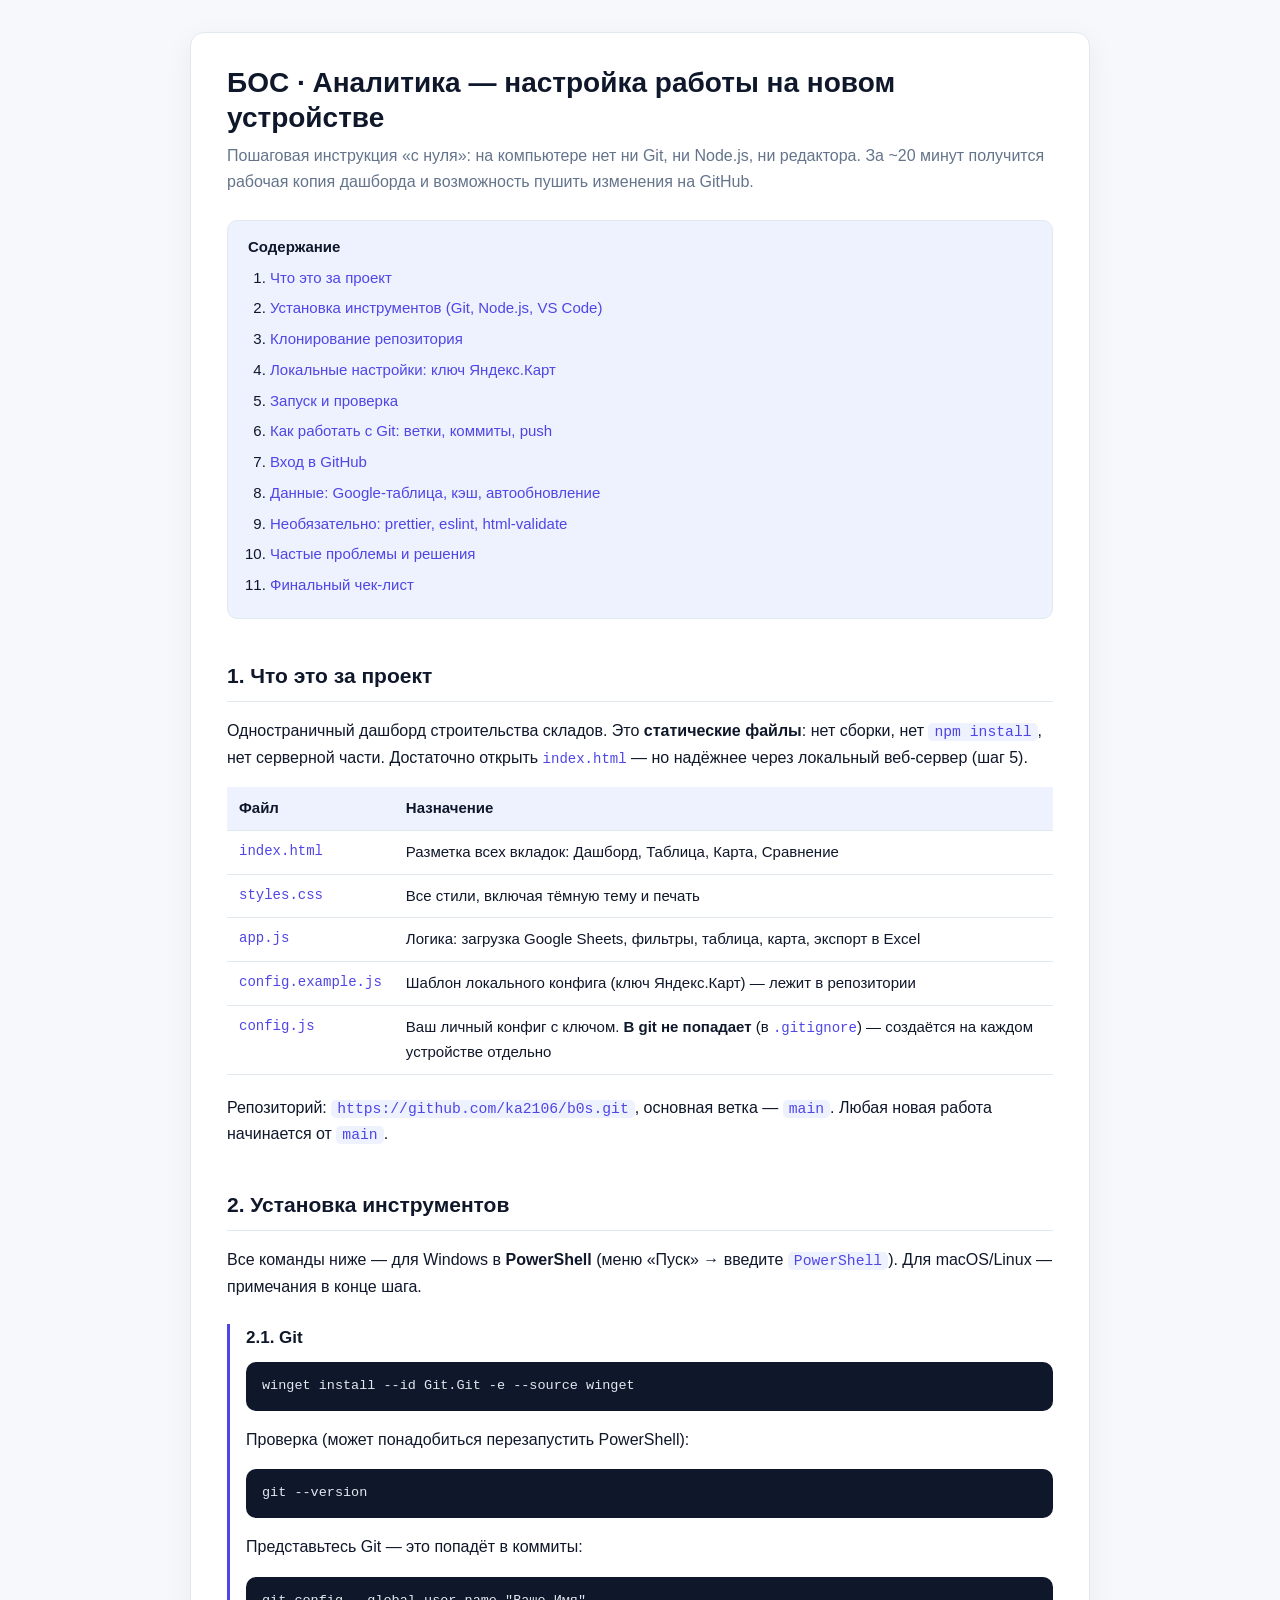
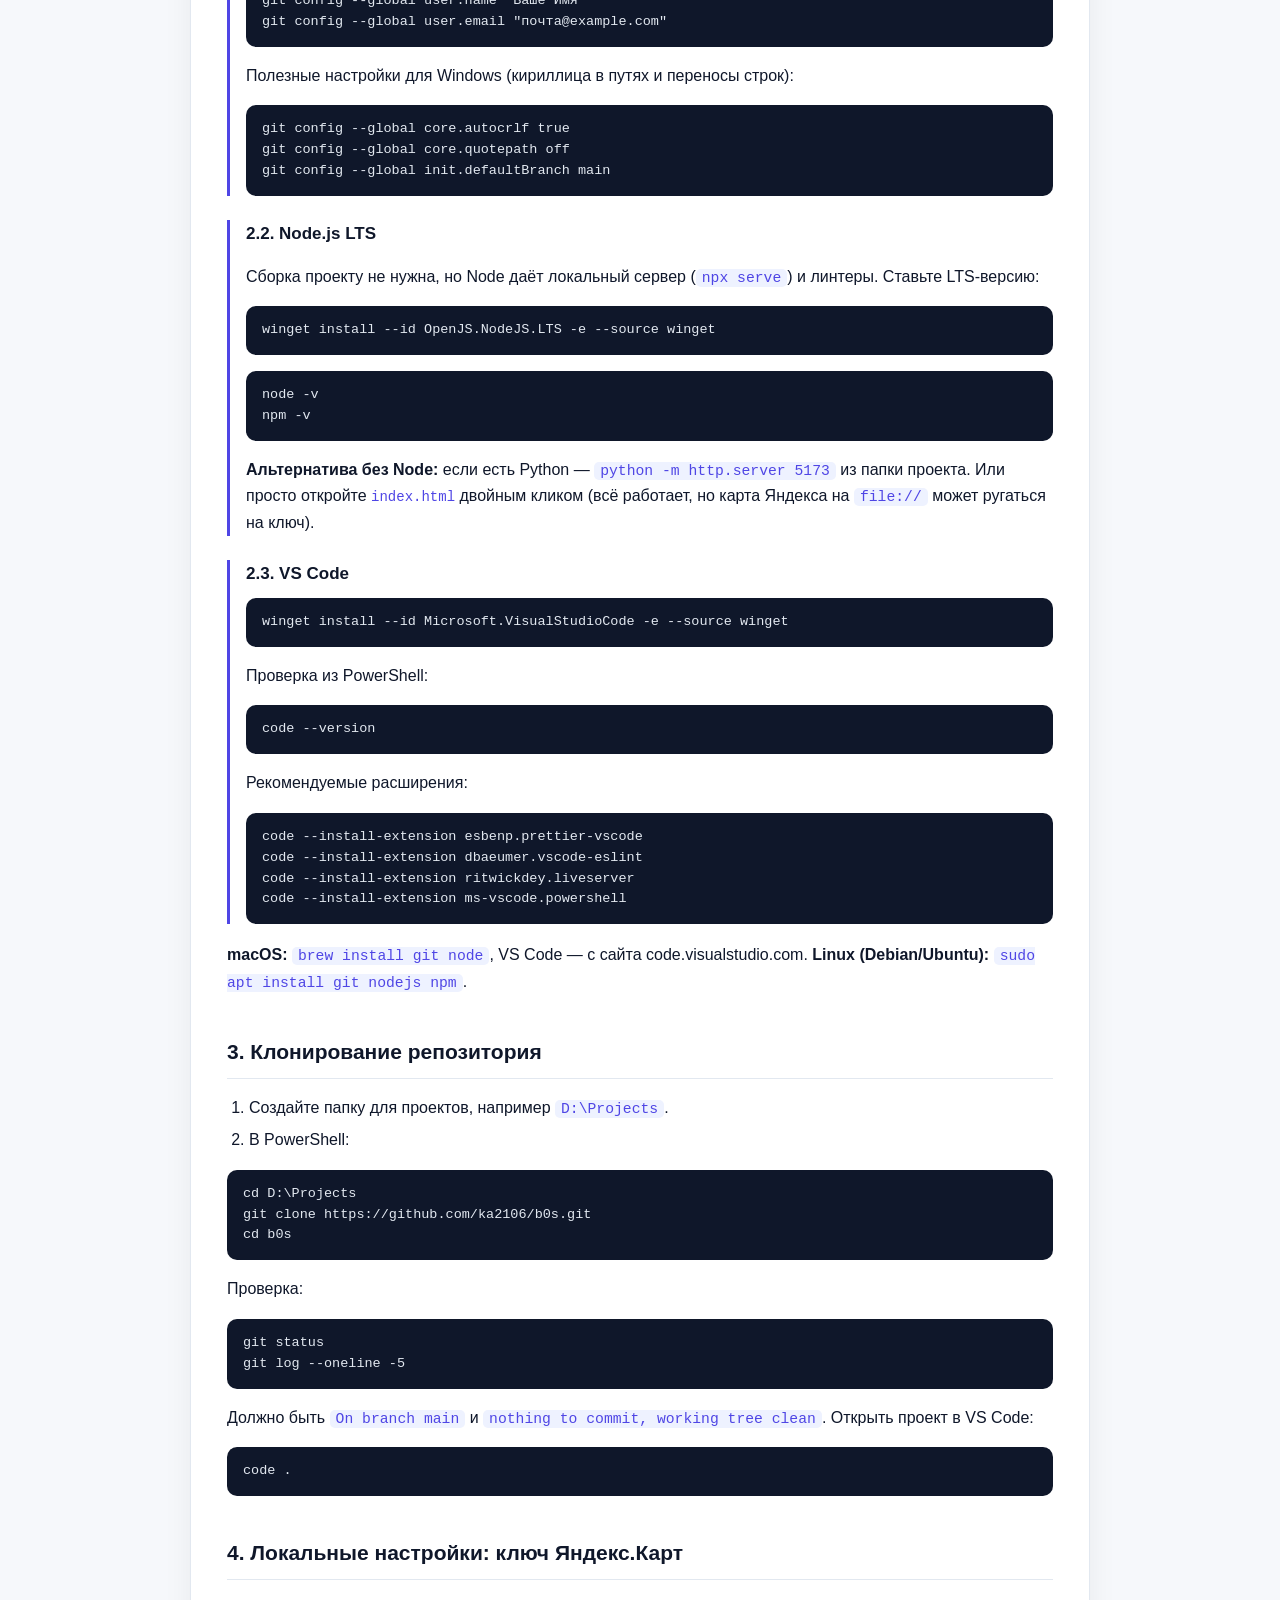
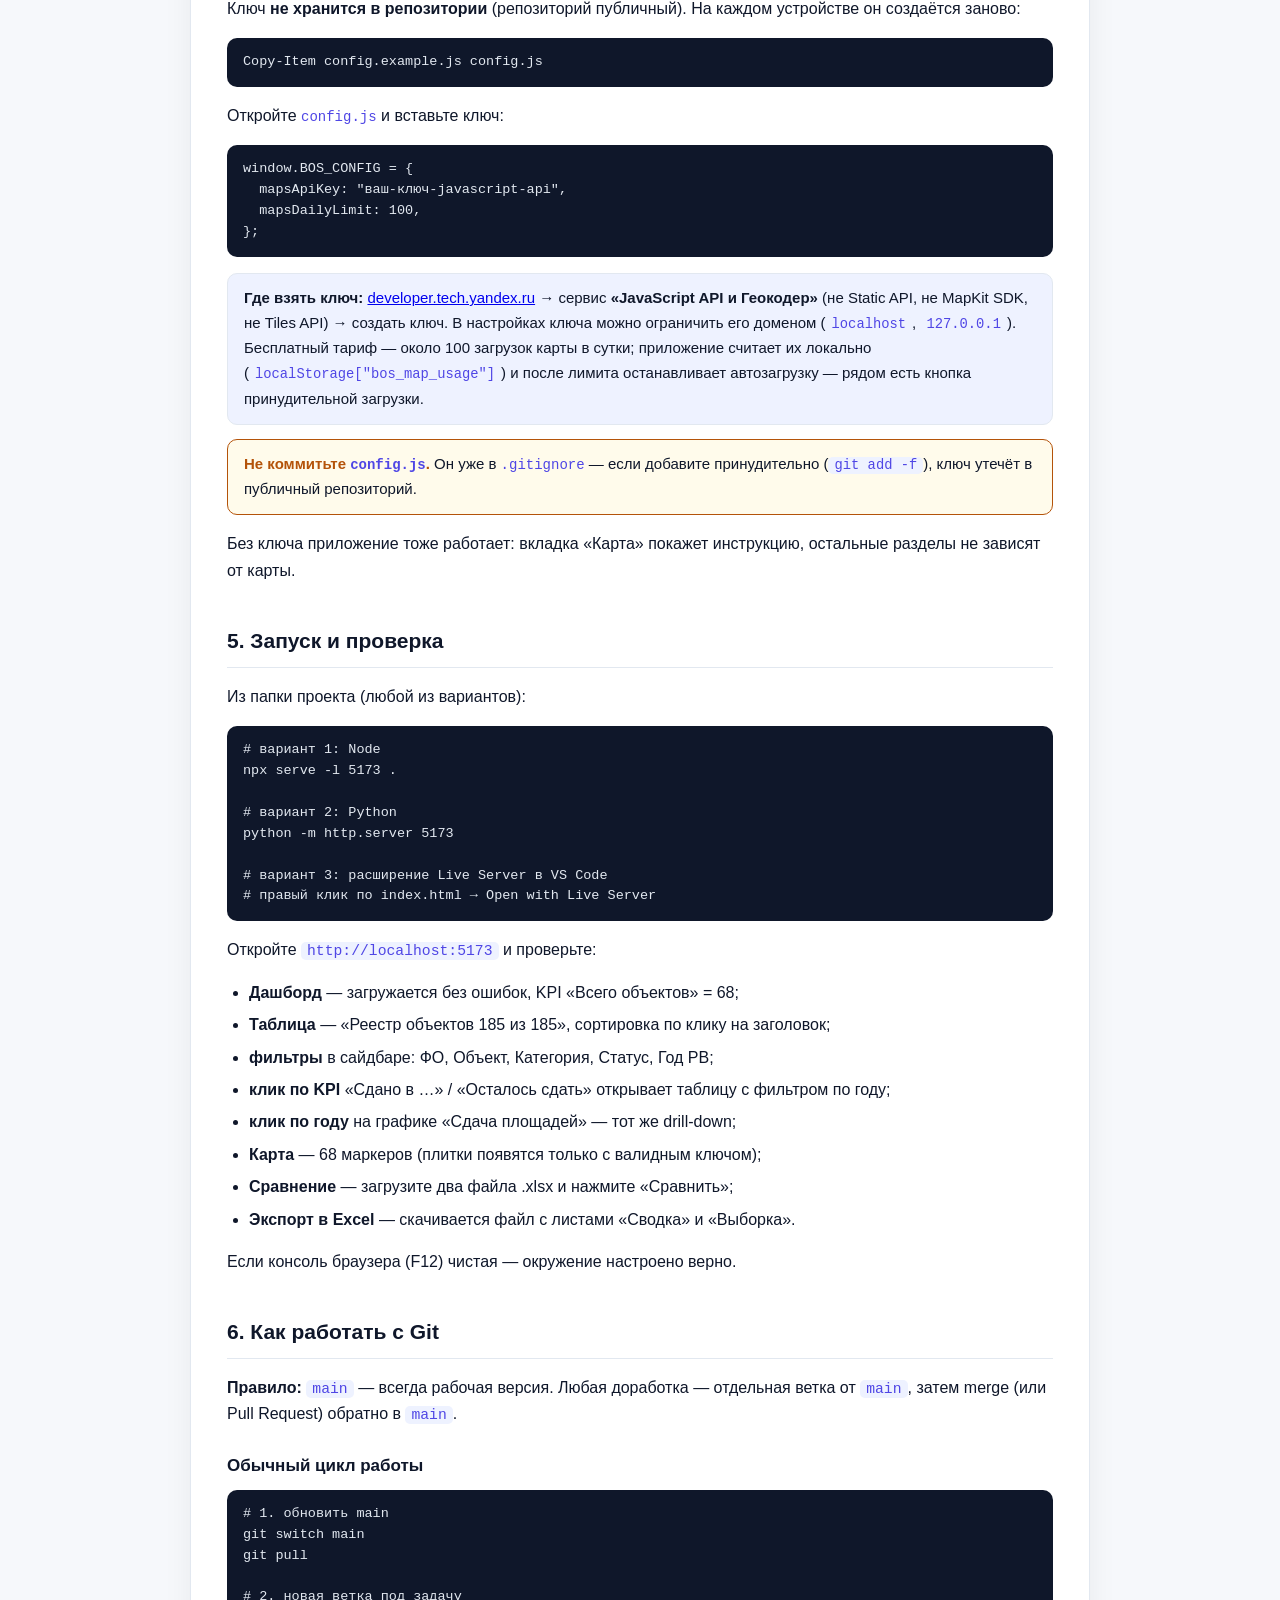
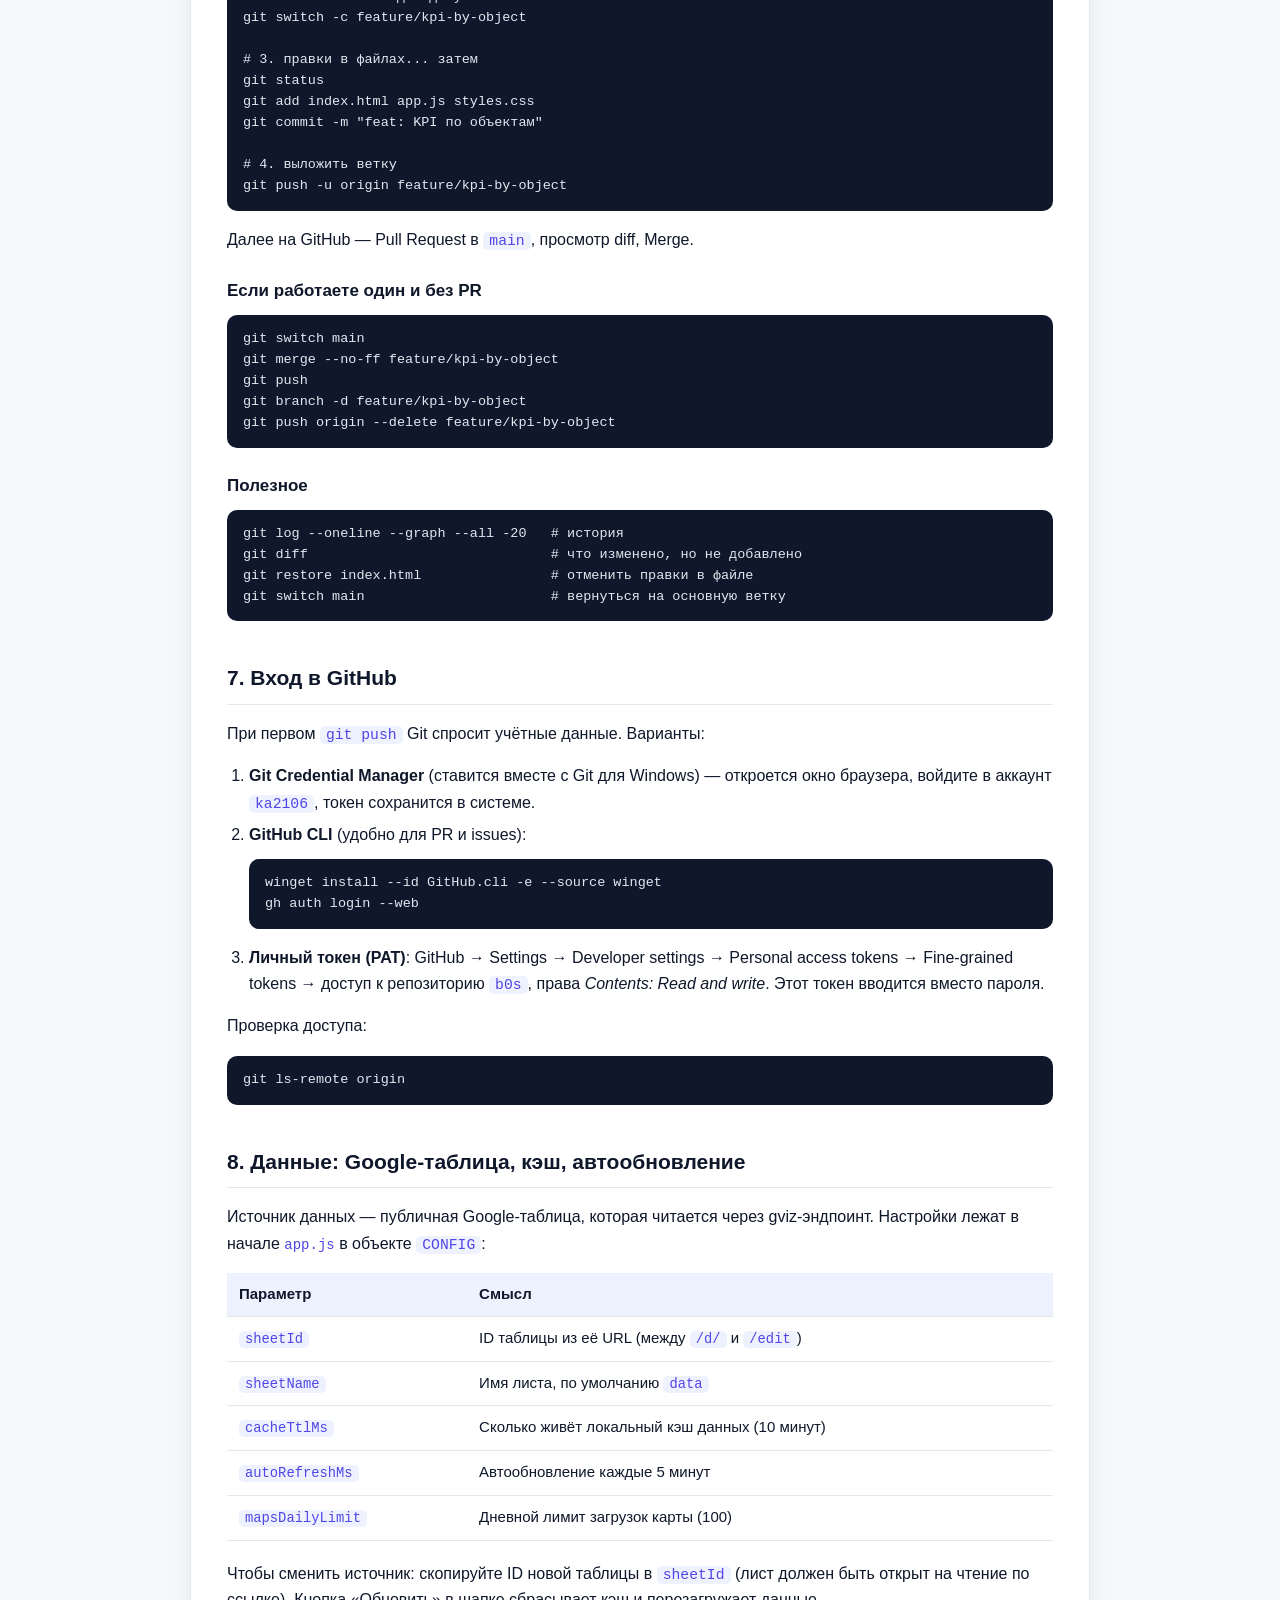
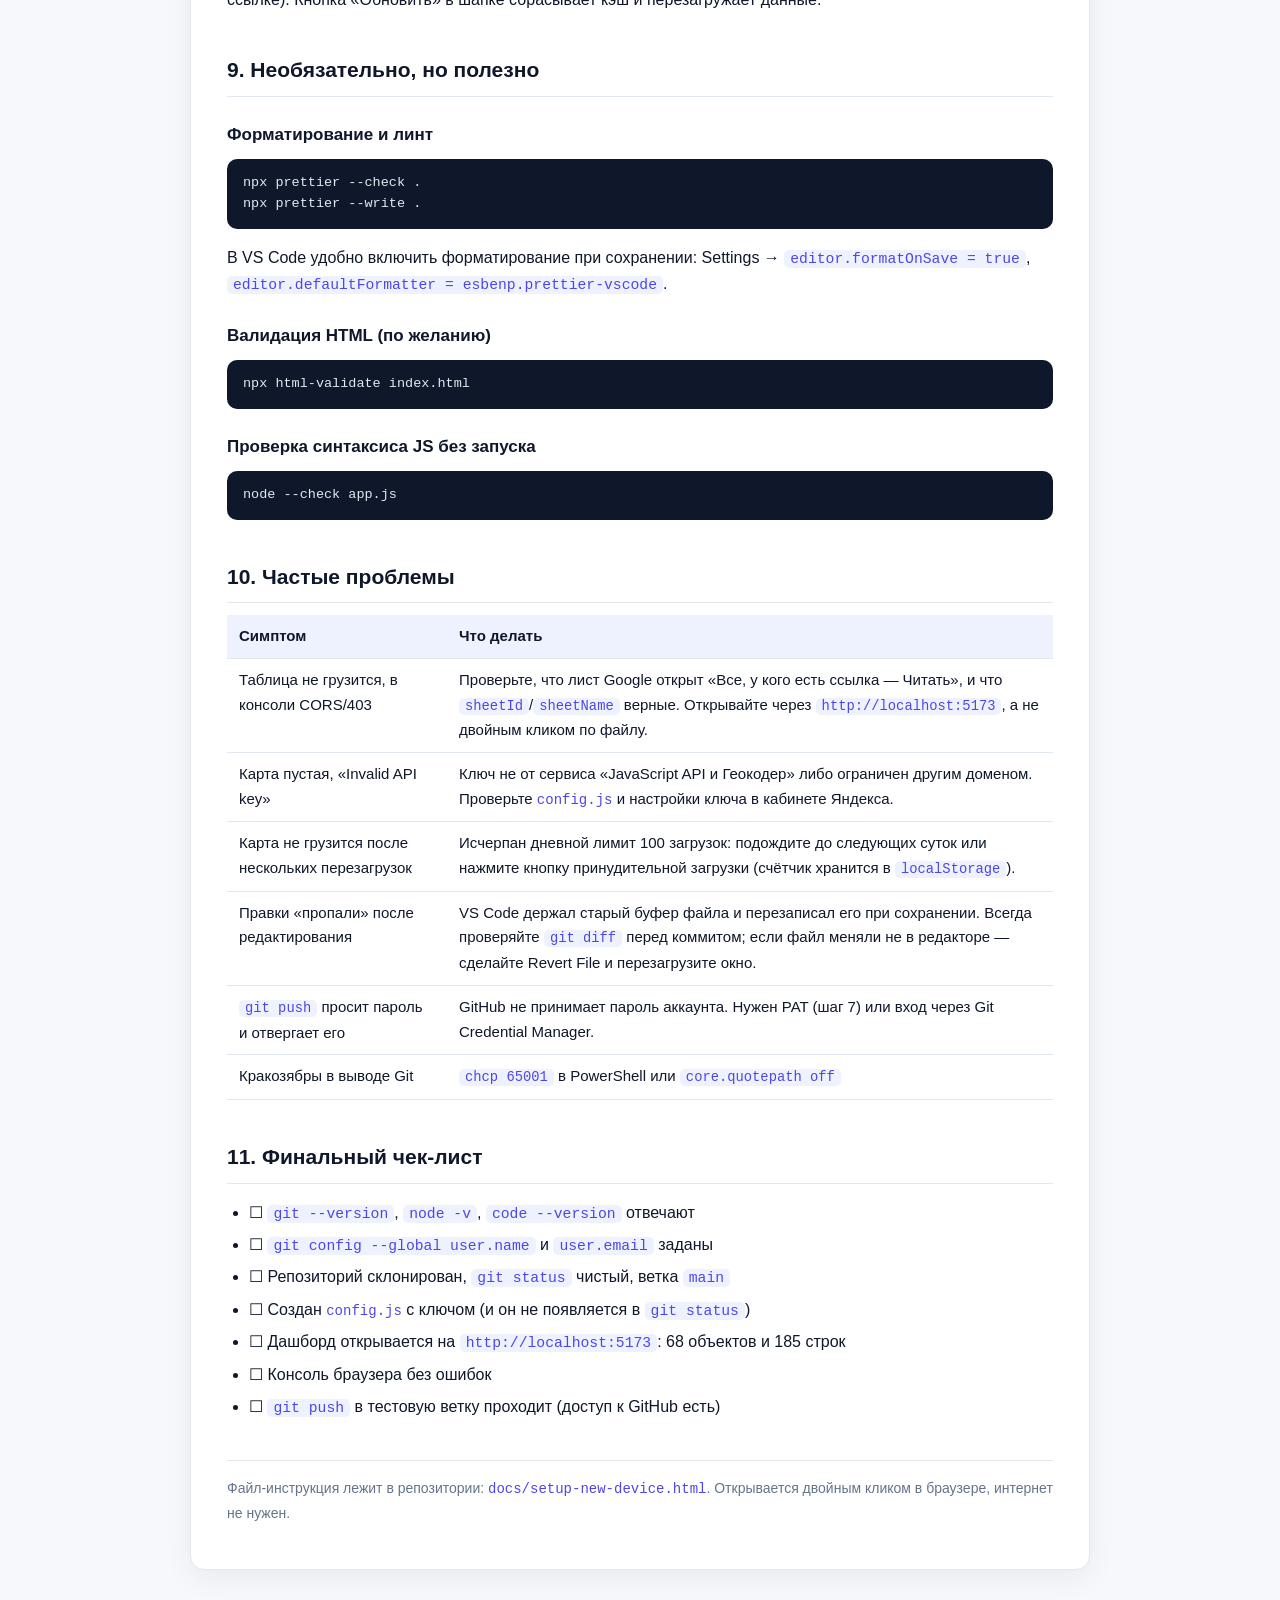
==== docs/setup-new-device.html @ 0faaf362 "docs: инструкция по развёртыванию на новом устройстве и README - docs/setup-new-device.html — пошаго" ====
<!doctype html>
<html lang="ru">
  <head>
    <meta charset="utf-8" />
    <meta name="viewport" content="width=device-width, initial-scale=1" />
    <title>БОС · Аналитика — как продолжить работу на новом устройстве</title>
    <style>
      :root {
        color-scheme: light dark;
        --bg: #f6f8fb;
        --surface: #fff;
        --text: #0f172a;
        --muted: #64748b;
        --border: #e2e8f0;
        --accent: #4f46e5;
        --accent-soft: #eef2ff;
        --code-bg: #0f172a;
        --code-text: #e2e8f0;
        --warn: #b45309;
        --warn-bg: #fffbeb;
      }
      @media (prefers-color-scheme: dark) {
        :root {
          --bg: #0b1220;
          --surface: #111c2e;
          --text: #e2e8f0;
          --muted: #94a3b8;
          --border: #26364d;
          --accent: #818cf8;
          --accent-soft: #1e1b4b;
          --code-bg: #060b14;
          --code-text: #dbeafe;
          --warn: #fbbf24;
          --warn-bg: #2a2113;
        }
      }
      * {
        box-sizing: border-box;
      }
      body {
        margin: 0;
        padding: 32px 16px 64px;
        background: var(--bg);
        color: var(--text);
        font:
          16px/1.65 "Segoe UI",
          Roboto,
          Arial,
          sans-serif;
      }
      main {
        max-width: 900px;
        margin: 0 auto;
        background: var(--surface);
        border: 1px solid var(--border);
        border-radius: 14px;
        padding: 32px 36px 44px;
        box-shadow: 0 8px 30px rgba(15, 23, 42, 0.06);
      }
      h1 {
        font-size: 28px;
        line-height: 1.25;
        margin: 0 0 8px;
      }
      h2 {
        font-size: 21px;
        margin: 40px 0 12px;
        padding-bottom: 8px;
        border-bottom: 1px solid var(--border);
      }
      h3 {
        font-size: 17px;
        margin: 24px 0 8px;
      }
      .lead {
        color: var(--muted);
        margin: 0 0 24px;
      }
      code {
        font-family: Consolas, "Cascadia Mono", monospace;
        font-size: 0.92em;
        background: var(--accent-soft);
        color: var(--accent);
        padding: 1px 6px;
        border-radius: 5px;
        word-break: break-word;
      }
      pre {
        background: var(--code-bg);
        color: var(--code-text);
        padding: 14px 16px;
        border-radius: 10px;
        overflow-x: auto;
        font-family: Consolas, "Cascadia Mono", monospace;
        font-size: 13.5px;
        line-height: 1.55;
        margin: 10px 0 16px;
      }
      pre code {
        background: none;
        color: inherit;
        padding: 0;
        font-size: inherit;
      }
      .step {
        border-left: 3px solid var(--accent);
        padding: 0 0 0 16px;
        margin: 18px 0;
      }
      .note,
      .warn {
        border-radius: 10px;
        padding: 12px 16px;
        margin: 14px 0;
        font-size: 15px;
      }
      .note {
        background: var(--accent-soft);
        border: 1px solid var(--border);
      }
      .warn {
        background: var(--warn-bg);
        border: 1px solid var(--warn);
        color: var(--text);
      }
      .warn b {
        color: var(--warn);
      }
      table {
        width: 100%;
        border-collapse: collapse;
        margin: 12px 0 20px;
        font-size: 15px;
      }
      th,
      td {
        text-align: left;
        padding: 9px 12px;
        border-bottom: 1px solid var(--border);
        vertical-align: top;
      }
      th {
        background: var(--accent-soft);
        font-weight: 600;
      }
      ol,
      ul {
        padding-left: 22px;
      }
      ol li,
      ul li {
        margin: 6px 0;
      }
      .toc {
        background: var(--accent-soft);
        border: 1px solid var(--border);
        border-radius: 10px;
        padding: 14px 20px;
        font-size: 15px;
      }
      .toc ol {
        margin: 6px 0;
      }
      .toc a {
        color: var(--accent);
        text-decoration: none;
      }
      .toc a:hover {
        text-decoration: underline;
      }
      .file {
        font-family: Consolas, monospace;
        font-size: 14px;
        color: var(--accent);
      }
      footer {
        margin-top: 40px;
        padding-top: 16px;
        border-top: 1px solid var(--border);
        color: var(--muted);
        font-size: 14px;
      }
      @media (max-width: 640px) {
        main {
          padding: 20px 16px 32px;
        }
        h1 {
          font-size: 23px;
        }
      }
    </style>
  </head>
  <body>
    <main>
      <h1>БОС · Аналитика — настройка работы на новом устройстве</h1>
      <p class="lead">
        Пошаговая инструкция «с нуля»: на компьютере нет ни Git, ни Node.js, ни редактора.
        За ~20 минут получится рабочая копия дашборда и возможность пушить изменения на GitHub.
      </p>

      <div class="toc">
        <b>Содержание</b>
        <ol>
          <li><a href="#about">Что это за проект</a></li>
          <li><a href="#install">Установка инструментов (Git, Node.js, VS Code)</a></li>
          <li><a href="#clone">Клонирование репозитория</a></li>
          <li><a href="#config">Локальные настройки: ключ Яндекс.Карт</a></li>
          <li><a href="#run">Запуск и проверка</a></li>
          <li><a href="#git">Как работать с Git: ветки, коммиты, push</a></li>
          <li><a href="#auth">Вход в GitHub</a></li>
          <li><a href="#data">Данные: Google-таблица, кэш, автообновление</a></li>
          <li><a href="#optional">Необязательно: prettier, eslint, html-validate</a></li>
          <li><a href="#troubles">Частые проблемы и решения</a></li>
          <li><a href="#checklist">Финальный чек-лист</a></li>
        </ol>
      </div>

      <h2 id="about">1. Что это за проект</h2>
      <p>
        Одностраничный дашборд строительства складов. Это <b>статические файлы</b>: нет сборки,
        нет <code>npm install</code>, нет серверной части. Достаточно открыть
        <span class="file">index.html</span> — но надёжнее через локальный веб-сервер (шаг 5).
      </p>
      <table>
        <tr>
          <th>Файл</th>
          <th>Назначение</th>
        </tr>
        <tr>
          <td class="file">index.html</td>
          <td>Разметка всех вкладок: Дашборд, Таблица, Карта, Сравнение</td>
        </tr>
        <tr>
          <td class="file">styles.css</td>
          <td>Все стили, включая тёмную тему и печать</td>
        </tr>
        <tr>
          <td class="file">app.js</td>
          <td>Логика: загрузка Google Sheets, фильтры, таблица, карта, экспорт в Excel</td>
        </tr>
        <tr>
          <td class="file">config.example.js</td>
          <td>Шаблон локального конфига (ключ Яндекс.Карт) — лежит в репозитории</td>
        </tr>
        <tr>
          <td class="file">config.js</td>
          <td>
            Ваш личный конфиг с ключом. <b>В git не попадает</b> (в
            <span class="file">.gitignore</span>) — создаётся на каждом устройстве отдельно
          </td>
        </tr>
      </table>
      <p>
        Репозиторий: <code>https://github.com/ka2106/b0s.git</code>, основная ветка —
        <code>main</code>. Любая новая работа начинается от <code>main</code>.
      </p>

      <h2 id="install">2. Установка инструментов</h2>
      <p>
        Все команды ниже — для Windows в <b>PowerShell</b> (меню «Пуск» → введите
        <code>PowerShell</code>). Для macOS/Linux — примечания в конце шага.
      </p>

      <div class="step">
        <h3>2.1. Git</h3>
        <pre><code>winget install --id Git.Git -e --source winget</code></pre>
        <p>Проверка (может понадобиться перезапустить PowerShell):</p>
        <pre><code>git --version</code></pre>
        <p>Представьтесь Git — это попадёт в коммиты:</p>
        <pre><code>git config --global user.name "Ваше Имя"
git config --global user.email "почта@example.com"</code></pre>
        <p>Полезные настройки для Windows (кириллица в путях и переносы строк):</p>
        <pre><code>git config --global core.autocrlf true
git config --global core.quotepath off
git config --global init.defaultBranch main</code></pre>
      </div>

      <div class="step">
        <h3>2.2. Node.js LTS</h3>
        <p>
          Сборка проекту не нужна, но Node даёт локальный сервер (<code>npx serve</code>) и
          линтеры. Ставьте LTS-версию:
        </p>
        <pre><code>winget install --id OpenJS.NodeJS.LTS -e --source winget</code></pre>
        <pre><code>node -v
npm -v</code></pre>
        <p>
          <b>Альтернатива без Node:</b> если есть Python — <code>python -m http.server 5173</code>
          из папки проекта. Или просто откройте <span class="file">index.html</span> двойным
          кликом (всё работает, но карта Яндекса на <code>file://</code> может ругаться на ключ).
        </p>
      </div>

      <div class="step">
        <h3>2.3. VS Code</h3>
        <pre><code>winget install --id Microsoft.VisualStudioCode -e --source winget</code></pre>
        <p>Проверка из PowerShell:</p>
        <pre><code>code --version</code></pre>
        <p>Рекомендуемые расширения:</p>
        <pre><code>code --install-extension esbenp.prettier-vscode
code --install-extension dbaeumer.vscode-eslint
code --install-extension ritwickdey.liveserver
code --install-extension ms-vscode.powershell</code></pre>
      </div>

      <p>
        <b>macOS:</b> <code>brew install git node</code>, VS Code — с сайта code.visualstudio.com.
        <b>Linux (Debian/Ubuntu):</b> <code>sudo apt install git nodejs npm</code>.
      </p>

      <h2 id="clone">3. Клонирование репозитория</h2>
      <ol>
        <li>Создайте папку для проектов, например <code>D:\Projects</code>.</li>
        <li>В PowerShell:</li>
      </ol>
      <pre><code>cd D:\Projects
git clone https://github.com/ka2106/b0s.git
cd b0s</code></pre>
      <p>Проверка:</p>
      <pre><code>git status
git log --oneline -5</code></pre>
      <p>
        Должно быть <code>On branch main</code> и <code>nothing to commit, working tree clean</code>.
        Открыть проект в VS Code:
      </p>
      <pre><code>code .</code></pre>

      <h2 id="config">4. Локальные настройки: ключ Яндекс.Карт</h2>
      <p>
        Ключ <b>не хранится в репозитории</b> (репозиторий публичный). На каждом устройстве он
        создаётся заново:
      </p>
      <pre><code>Copy-Item config.example.js config.js</code></pre>
      <p>Откройте <span class="file">config.js</span> и вставьте ключ:</p>
      <pre><code>window.BOS_CONFIG = {
  mapsApiKey: "ваш-ключ-javascript-api",
  mapsDailyLimit: 100,
};</code></pre>
      <div class="note">
        <b>Где взять ключ:</b>
        <a href="https://developer.tech.yandex.ru/services/">developer.tech.yandex.ru</a> → сервис
        <b>«JavaScript API и Геокодер»</b> (не Static API, не MapKit SDK, не Tiles API) → создать
        ключ. В настройках ключа можно ограничить его доменом (<code>localhost</code>,
        <code>127.0.0.1</code>). Бесплатный тариф — около 100 загрузок карты в сутки; приложение
        считает их локально (<code>localStorage["bos_map_usage"]</code>) и после лимита
        останавливает автозагрузку — рядом есть кнопка принудительной загрузки.
      </div>
      <div class="warn">
        <b>Не коммитьте <span class="file">config.js</span>.</b> Он уже в
        <span class="file">.gitignore</span> — если добавите принудительно
        (<code>git add -f</code>), ключ утечёт в публичный репозиторий.
      </div>
      <p>
        Без ключа приложение тоже работает: вкладка «Карта» покажет инструкцию, остальные разделы
        не зависят от карты.
      </p>

      <h2 id="run">5. Запуск и проверка</h2>
      <p>Из папки проекта (любой из вариантов):</p>
      <pre><code># вариант 1: Node
npx serve -l 5173 .

# вариант 2: Python
python -m http.server 5173

# вариант 3: расширение Live Server в VS Code
# правый клик по index.html → Open with Live Server</code></pre>
      <p>Откройте <code>http://localhost:5173</code> и проверьте:</p>
      <ul>
        <li><b>Дашборд</b> — загружается без ошибок, KPI «Всего объектов» = 68;</li>
        <li><b>Таблица</b> — «Реестр объектов 185 из 185», сортировка по клику на заголовок;</li>
        <li><b>фильтры</b> в сайдбаре: ФО, Объект, Категория, Статус, Год РВ;</li>
        <li><b>клик по KPI</b> «Сдано в …» / «Осталось сдать» открывает таблицу с фильтром по году;</li>
        <li><b>клик по году</b> на графике «Сдача площадей» — тот же drill-down;</li>
        <li><b>Карта</b> — 68 маркеров (плитки появятся только с валидным ключом);</li>
        <li><b>Сравнение</b> — загрузите два файла .xlsx и нажмите «Сравнить»;</li>
        <li><b>Экспорт в Excel</b> — скачивается файл с листами «Сводка» и «Выборка».</li>
      </ul>
      <p>Если консоль браузера (F12) чистая — окружение настроено верно.</p>

      <h2 id="git">6. Как работать с Git</h2>
      <p>
        <b>Правило:</b> <code>main</code> — всегда рабочая версия. Любая доработка — отдельная
        ветка от <code>main</code>, затем merge (или Pull Request) обратно в <code>main</code>.
      </p>
      <h3>Обычный цикл работы</h3>
      <pre><code># 1. обновить main
git switch main
git pull

# 2. новая ветка под задачу
git switch -c feature/kpi-by-object

# 3. правки в файлах... затем
git status
git add index.html app.js styles.css
git commit -m "feat: KPI по объектам"

# 4. выложить ветку
git push -u origin feature/kpi-by-object</code></pre>
      <p>Далее на GitHub — Pull Request в <code>main</code>, просмотр diff, Merge.</p>
      <h3>Если работаете один и без PR</h3>
      <pre><code>git switch main
git merge --no-ff feature/kpi-by-object
git push
git branch -d feature/kpi-by-object
git push origin --delete feature/kpi-by-object</code></pre>
      <h3>Полезное</h3>
      <pre><code>git log --oneline --graph --all -20   # история
git diff                              # что изменено, но не добавлено
git restore index.html                # отменить правки в файле
git switch main                       # вернуться на основную ветку</code></pre>

      <h2 id="auth">7. Вход в GitHub</h2>
      <p>При первом <code>git push</code> Git спросит учётные данные. Варианты:</p>
      <ol>
        <li>
          <b>Git Credential Manager</b> (ставится вместе с Git для Windows) — откроется окно
          браузера, войдите в аккаунт <code>ka2106</code>, токен сохранится в системе.
        </li>
        <li>
          <b>GitHub CLI</b> (удобно для PR и issues):
          <pre><code>winget install --id GitHub.cli -e --source winget
gh auth login --web</code></pre>
        </li>
        <li>
          <b>Личный токен (PAT)</b>: GitHub → Settings → Developer settings → Personal access
          tokens → Fine-grained tokens → доступ к репозиторию <code>b0s</code>, права
          <i>Contents: Read and write</i>. Этот токен вводится вместо пароля.
        </li>
      </ol>
      <p>Проверка доступа:</p>
      <pre><code>git ls-remote origin</code></pre>

      <h2 id="data">8. Данные: Google-таблица, кэш, автообновление</h2>
      <p>
        Источник данных — публичная Google-таблица, которая читается через gviz-эндпоинт.
        Настройки лежат в начале <span class="file">app.js</span> в объекте <code>CONFIG</code>:
      </p>
      <table>
        <tr>
          <th>Параметр</th>
          <th>Смысл</th>
        </tr>
        <tr>
          <td><code>sheetId</code></td>
          <td>ID таблицы из её URL (между <code>/d/</code> и <code>/edit</code>)</td>
        </tr>
        <tr>
          <td><code>sheetName</code></td>
          <td>Имя листа, по умолчанию <code>data</code></td>
        </tr>
        <tr>
          <td><code>cacheTtlMs</code></td>
          <td>Сколько живёт локальный кэш данных (10 минут)</td>
        </tr>
        <tr>
          <td><code>autoRefreshMs</code></td>
          <td>Автообновление каждые 5 минут</td>
        </tr>
        <tr>
          <td><code>mapsDailyLimit</code></td>
          <td>Дневной лимит загрузок карты (100)</td>
        </tr>
      </table>
      <p>
        Чтобы сменить источник: скопируйте ID новой таблицы в <code>sheetId</code> (лист должен
        быть открыт на чтение по ссылке). Кнопка «Обновить» в шапке сбрасывает кэш и
        перезагружает данные.
      </p>

      <h2 id="optional">9. Необязательно, но полезно</h2>
      <h3>Форматирование и линт</h3>
      <pre><code>npx prettier --check .
npx prettier --write .</code></pre>
      <p>
        В VS Code удобно включить форматирование при сохранении: Settings →
        <code>editor.formatOnSave = true</code>,
        <code>editor.defaultFormatter = esbenp.prettier-vscode</code>.
      </p>
      <h3>Валидация HTML (по желанию)</h3>
      <pre><code>npx html-validate index.html</code></pre>
      <h3>Проверка синтаксиса JS без запуска</h3>
      <pre><code>node --check app.js</code></pre>

      <h2 id="troubles">10. Частые проблемы</h2>
      <table>
        <tr>
          <th>Симптом</th>
          <th>Что делать</th>
        </tr>
        <tr>
          <td>Таблица не грузится, в консоли CORS/403</td>
          <td>
            Проверьте, что лист Google открыт «Все, у кого есть ссылка — Читать», и что
            <code>sheetId</code>/<code>sheetName</code> верные. Открывайте через
            <code>http://localhost:5173</code>, а не двойным кликом по файлу.
          </td>
        </tr>
        <tr>
          <td>Карта пустая, «Invalid API key»</td>
          <td>
            Ключ не от сервиса «JavaScript API и Геокодер» либо ограничен другим доменом.
            Проверьте <span class="file">config.js</span> и настройки ключа в кабинете Яндекса.
          </td>
        </tr>
        <tr>
          <td>Карта не грузится после нескольких перезагрузок</td>
          <td>
            Исчерпан дневной лимит 100 загрузок: подождите до следующих суток или нажмите кнопку
            принудительной загрузки (счётчик хранится в <code>localStorage</code>).
          </td>
        </tr>
        <tr>
          <td>Правки «пропали» после редактирования</td>
          <td>
            VS Code держал старый буфер файла и перезаписал его при сохранении. Всегда проверяйте
            <code>git diff</code> перед коммитом; если файл меняли не в редакторе — сделайте
            Revert File и перезагрузите окно.
          </td>
        </tr>
        <tr>
          <td><code>git push</code> просит пароль и отвергает его</td>
          <td>
            GitHub не принимает пароль аккаунта. Нужен PAT (шаг 7) или вход через Git Credential
            Manager.
          </td>
        </tr>
        <tr>
          <td>Кракозябры в выводе Git</td>
          <td><code>chcp 65001</code> в PowerShell или <code>core.quotepath off</code></td>
        </tr>
      </table>

      <h2 id="checklist">11. Финальный чек-лист</h2>
      <ul>
        <li>☐ <code>git --version</code>, <code>node -v</code>, <code>code --version</code> отвечают</li>
        <li>☐ <code>git config --global user.name</code> и <code>user.email</code> заданы</li>
        <li>☐ Репозиторий склонирован, <code>git status</code> чистый, ветка <code>main</code></li>
        <li>
          ☐ Создан <span class="file">config.js</span> с ключом (и он не появляется в
          <code>git status</code>)
        </li>
        <li>☐ Дашборд открывается на <code>http://localhost:5173</code>: 68 объектов и 185 строк</li>
        <li>☐ Консоль браузера без ошибок</li>
        <li>☐ <code>git push</code> в тестовую ветку проходит (доступ к GitHub есть)</li>
      </ul>

      <footer>
        Файл-инструкция лежит в репозитории: <span class="file">docs/setup-new-device.html</span>.
        Открывается двойным кликом в браузере, интернет не нужен.
      </footer>
    </main>
  </body>
</html>
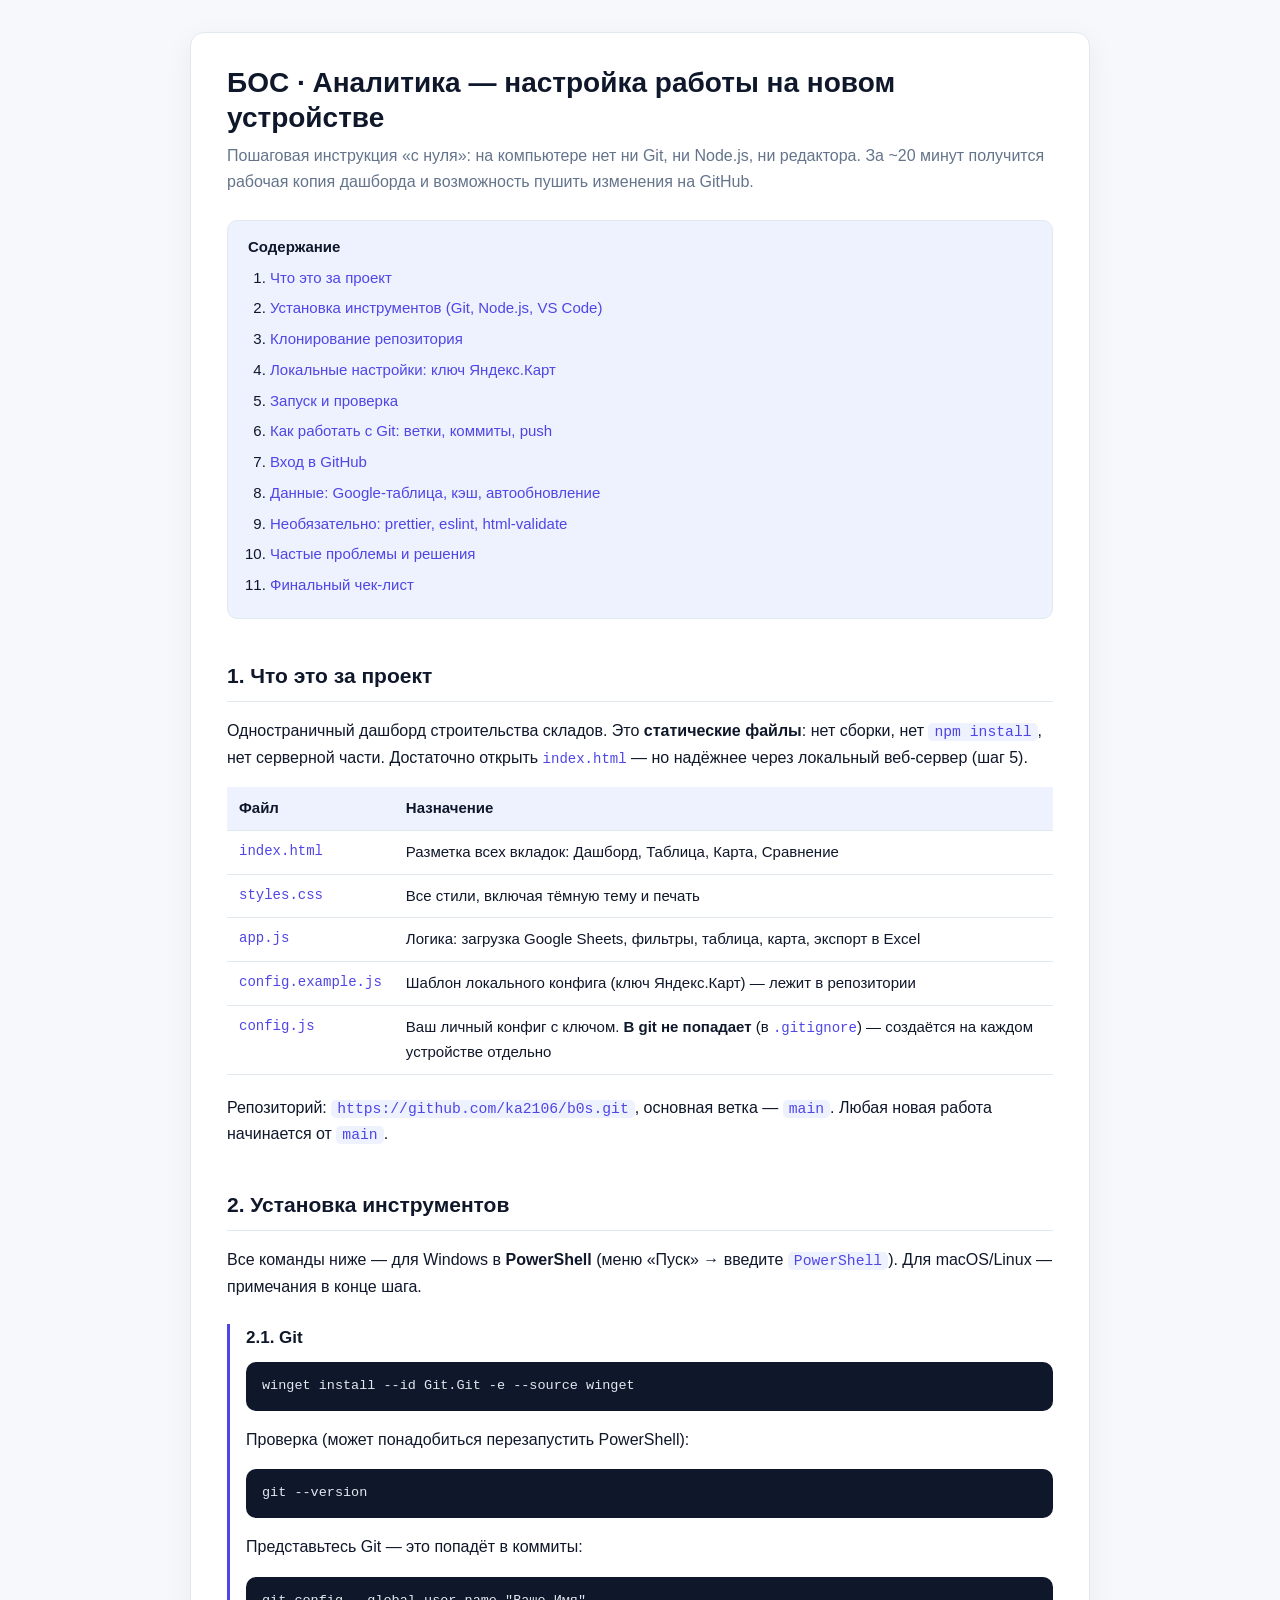
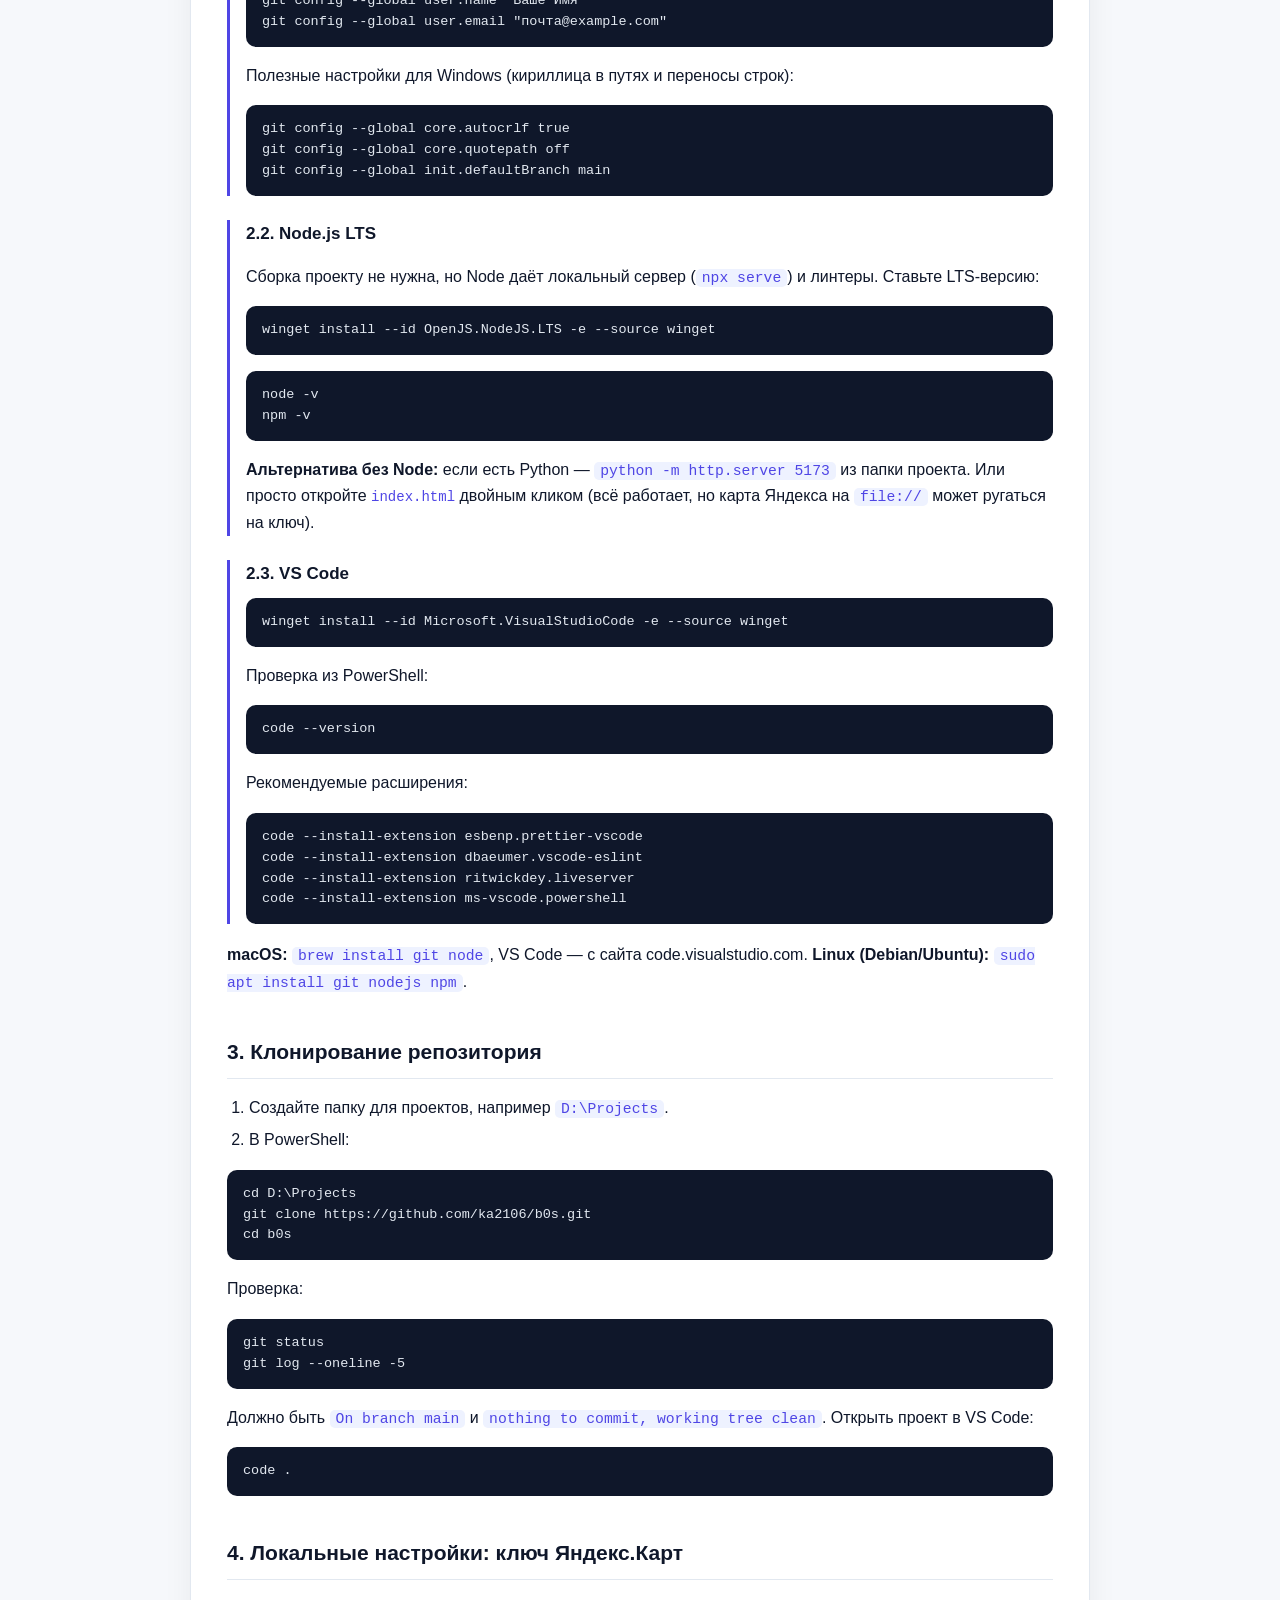
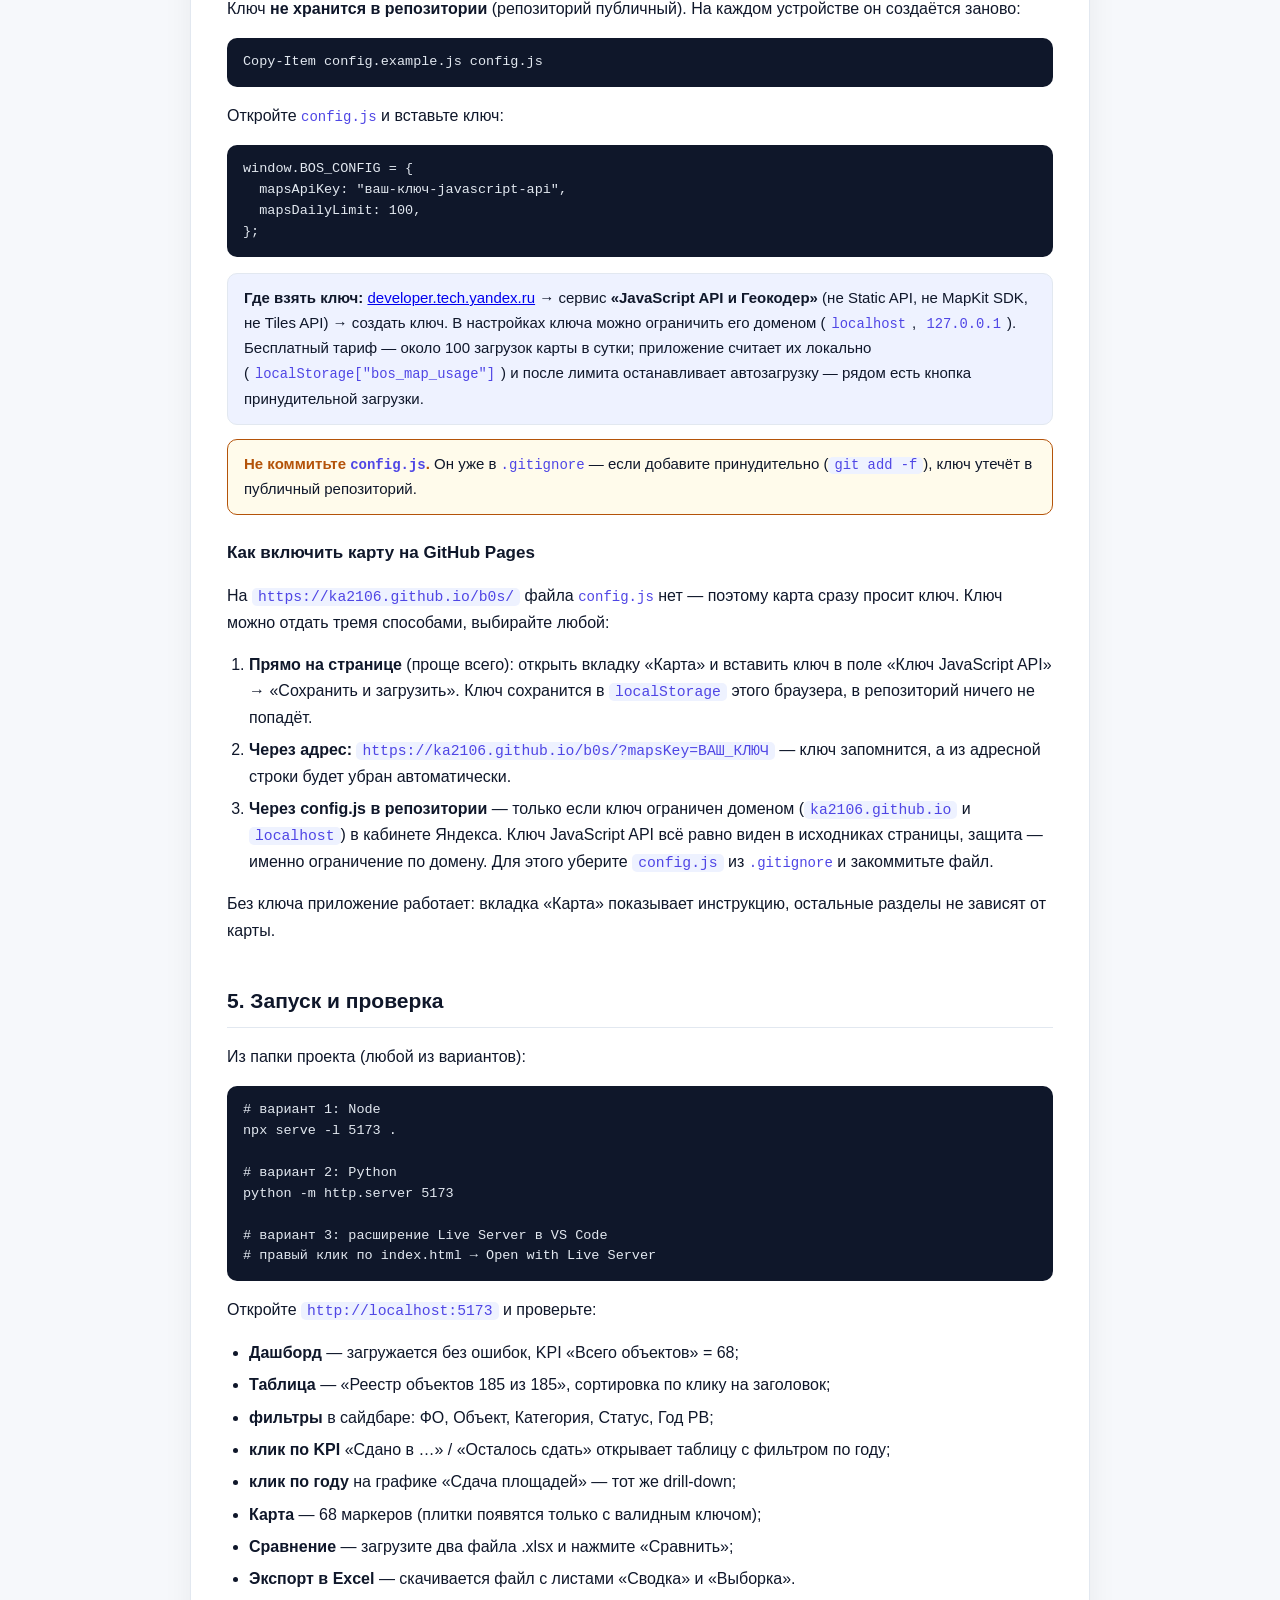
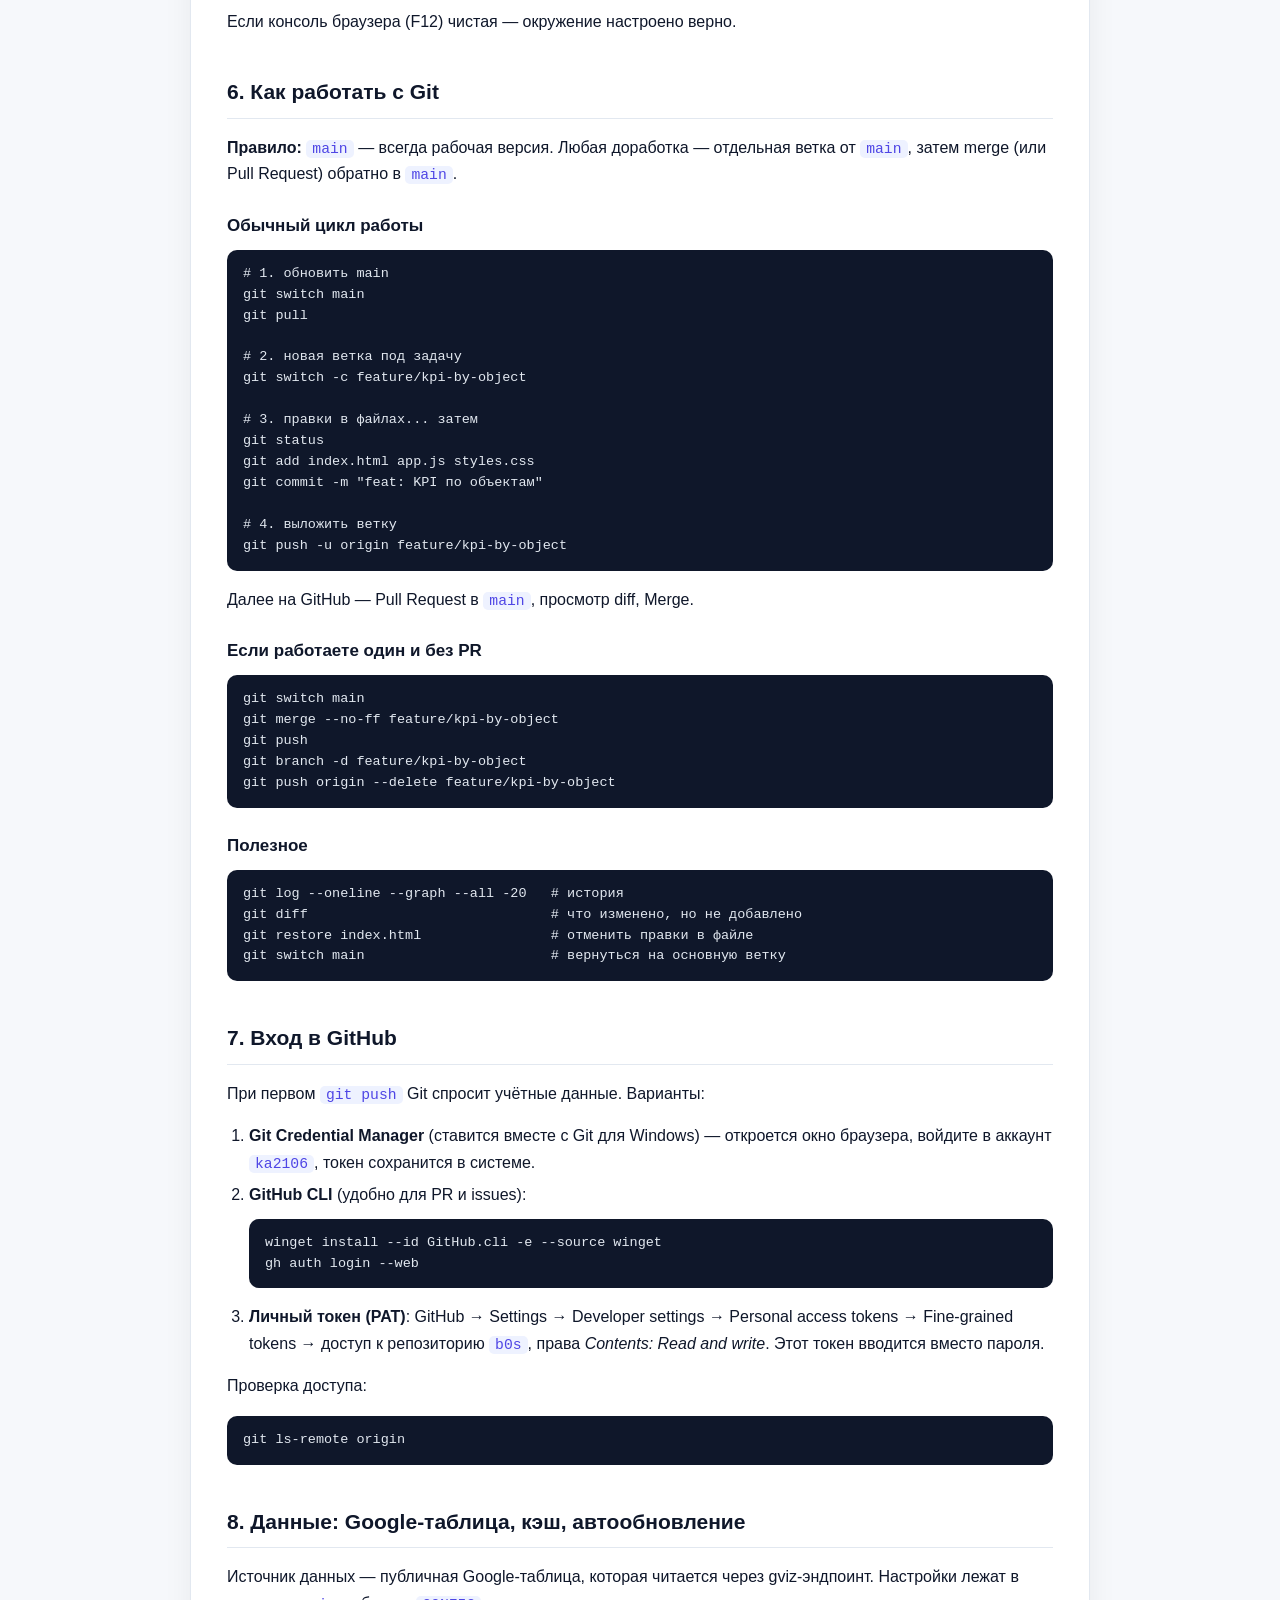
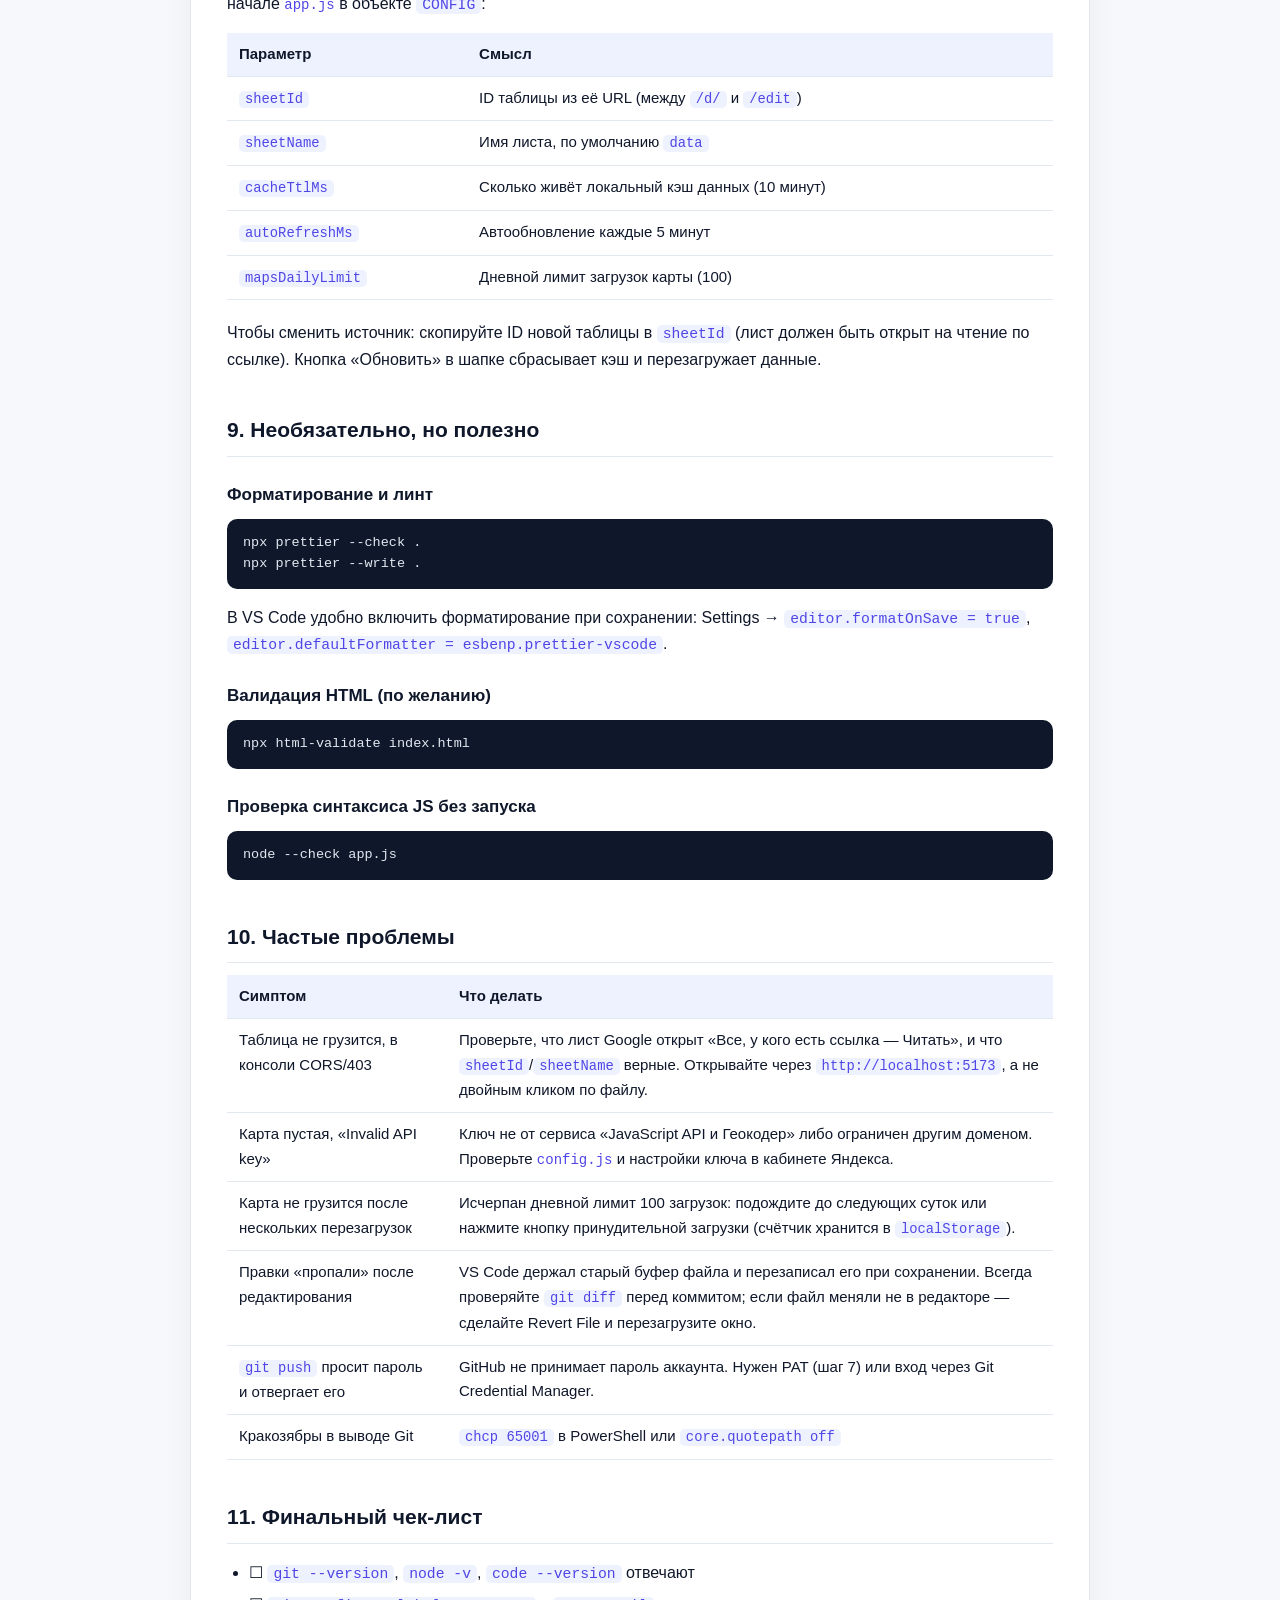
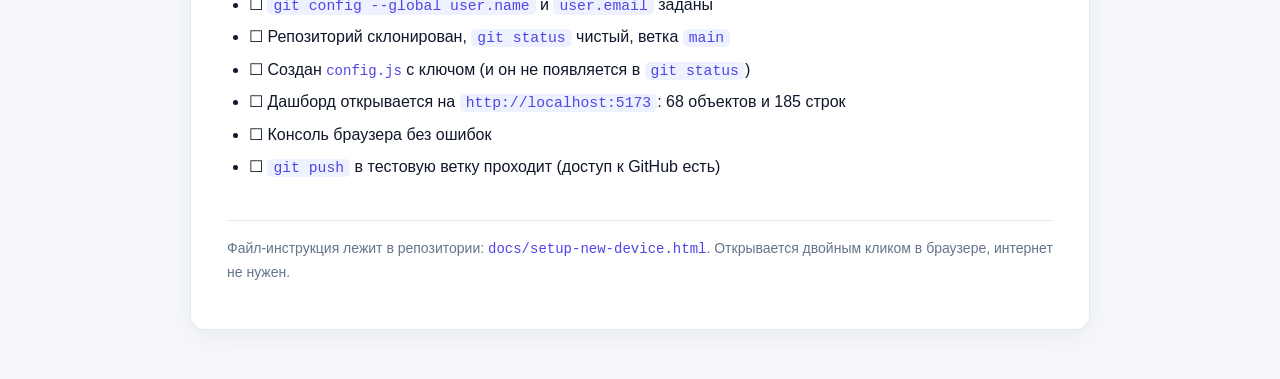
==== commit 0d4a6763: "feat(dashboard): KPI «объекты / этапы / АБЧ» со статусами этапов, ключ карты без config.js - «Всего " ====
--- a/docs/setup-new-device.html
+++ b/docs/setup-new-device.html
@@ -350,8 +350,32 @@
         <span class="file">.gitignore</span> — если добавите принудительно
         (<code>git add -f</code>), ключ утечёт в публичный репозиторий.
       </div>
-      <p>
-        Без ключа приложение тоже работает: вкладка «Карта» покажет инструкцию, остальные разделы
+      <h3>Как включить карту на GitHub Pages</h3>
+      <p>
+        На <code>https://ka2106.github.io/b0s/</code> файла
+        <span class="file">config.js</span> нет — поэтому карта сразу просит ключ. Ключ можно
+        отдать тремя способами, выбирайте любой:
+      </p>
+      <ol>
+        <li>
+          <b>Прямо на странице</b> (проще всего): открыть вкладку «Карта» и вставить ключ в поле
+          «Ключ JavaScript API» → «Сохранить и загрузить». Ключ сохранится в
+          <code>localStorage</code> этого браузера, в репозиторий ничего не попадёт.
+        </li>
+        <li>
+          <b>Через адрес:</b> <code>https://ka2106.github.io/b0s/?mapsKey=ВАШ_КЛЮЧ</code> —
+          ключ запомнится, а из адресной строки будет убран автоматически.
+        </li>
+        <li>
+          <b>Через config.js в репозитории</b> — только если ключ ограничен доменом
+          (<code>ka2106.github.io</code> и <code>localhost</code>) в кабинете Яндекса. Ключ
+          JavaScript API всё равно виден в исходниках страницы, защита — именно ограничение по
+          домену. Для этого уберите <code>config.js</code> из <span class="file">.gitignore</span>
+          и закоммитьте файл.
+        </li>
+      </ol>
+      <p>
+        Без ключа приложение работает: вкладка «Карта» показывает инструкцию, остальные разделы
         не зависят от карты.
       </p>
 
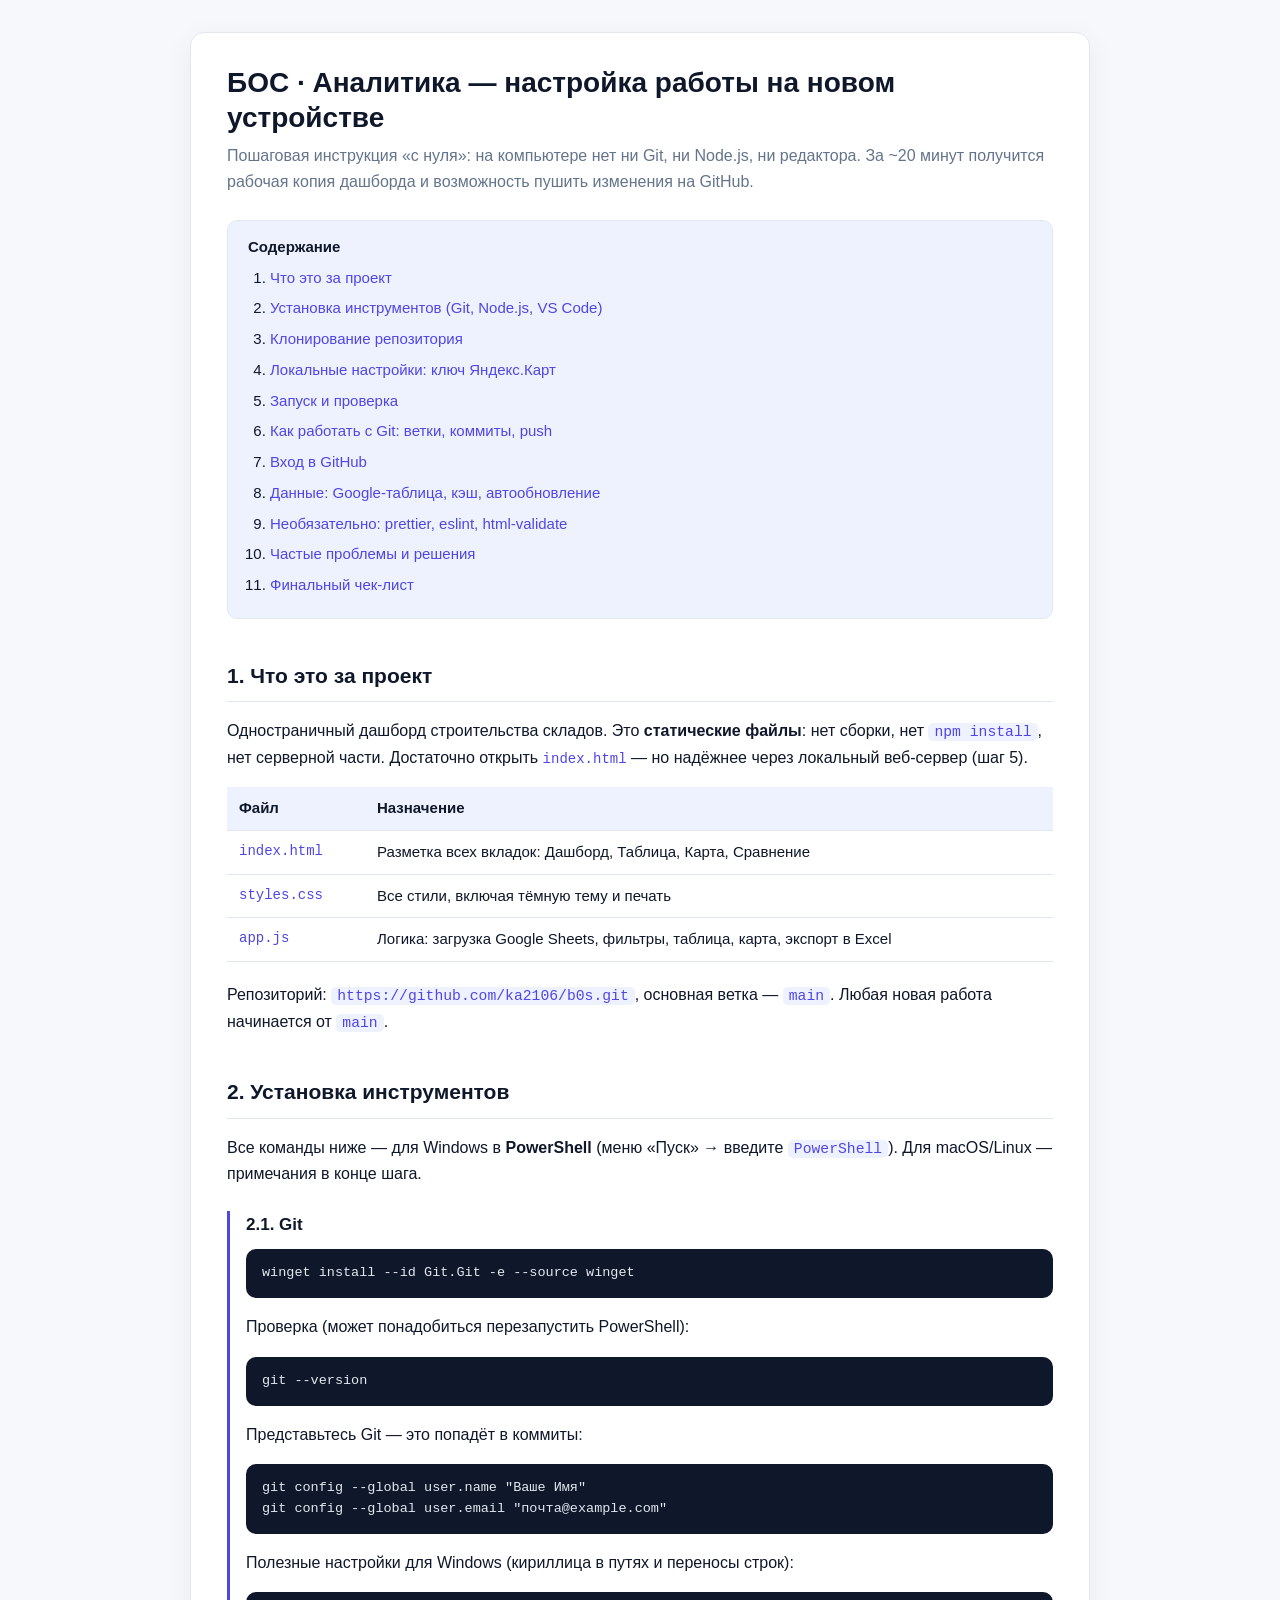
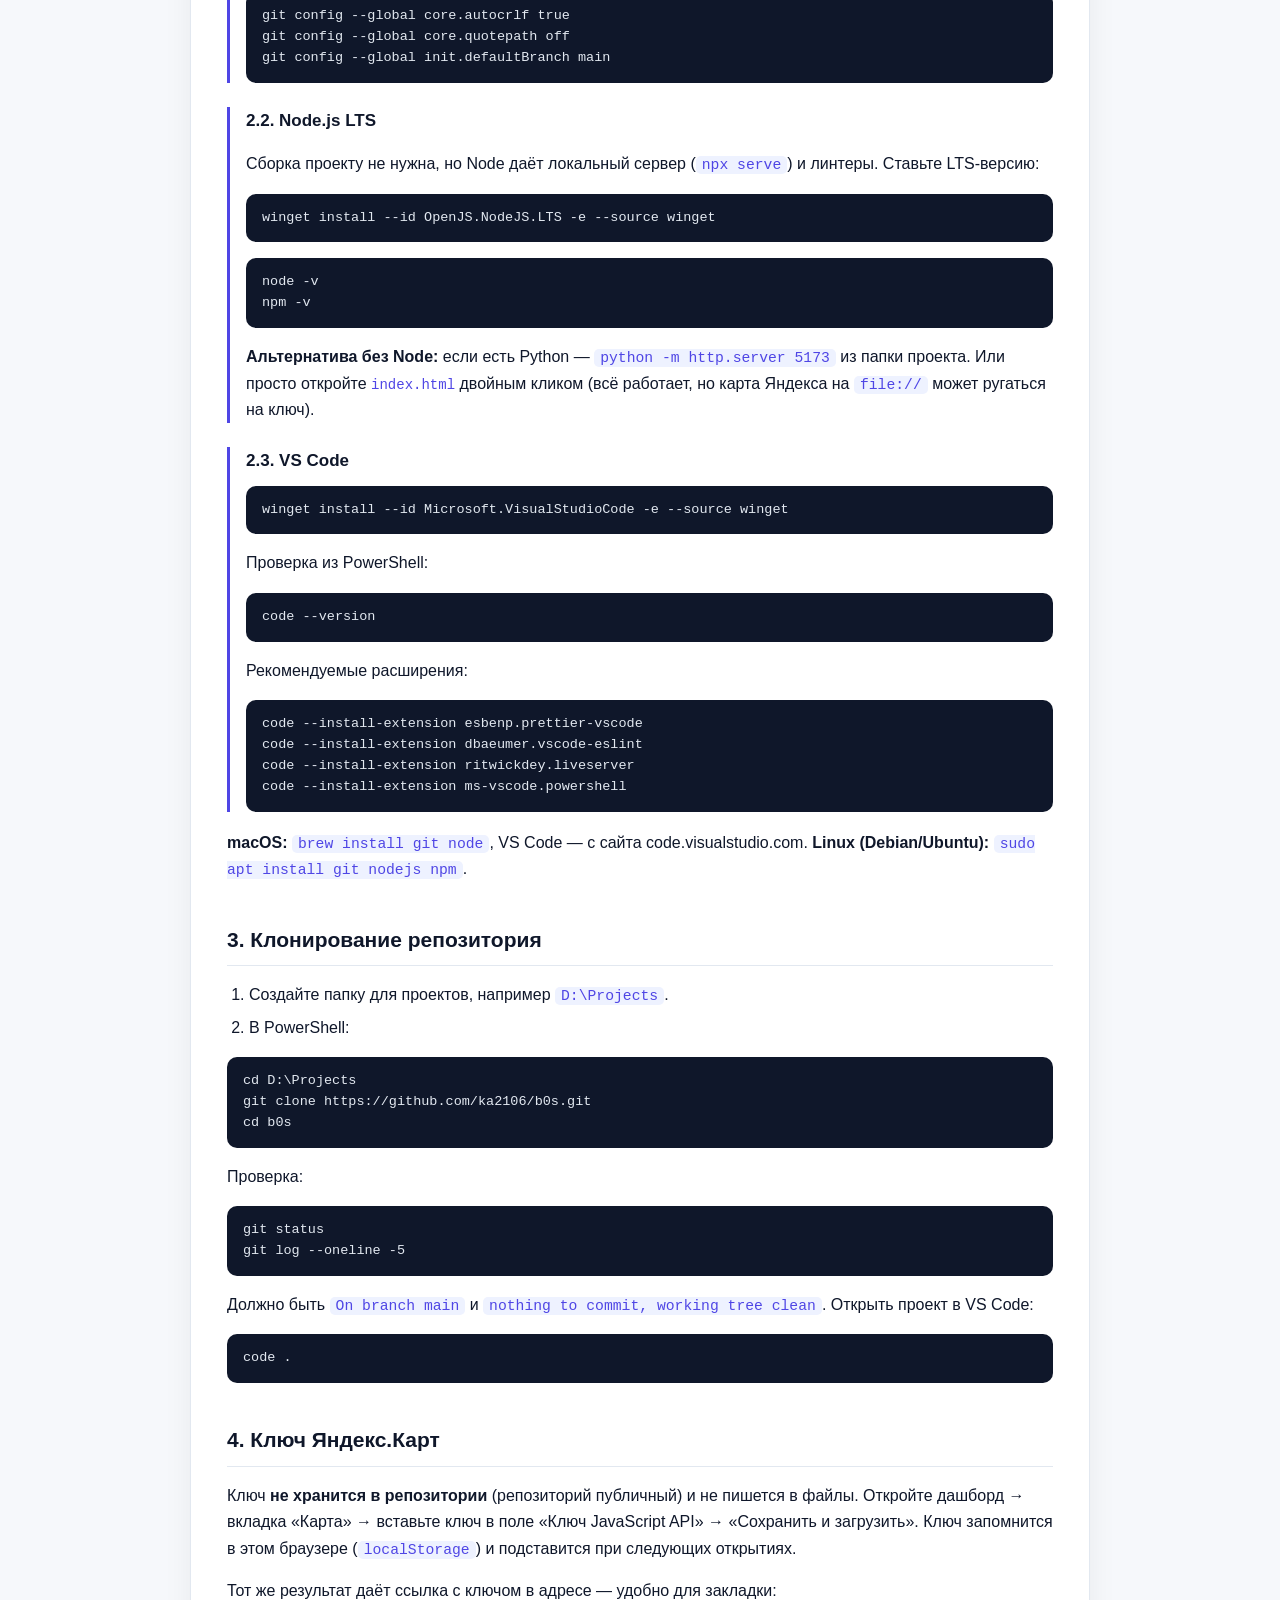
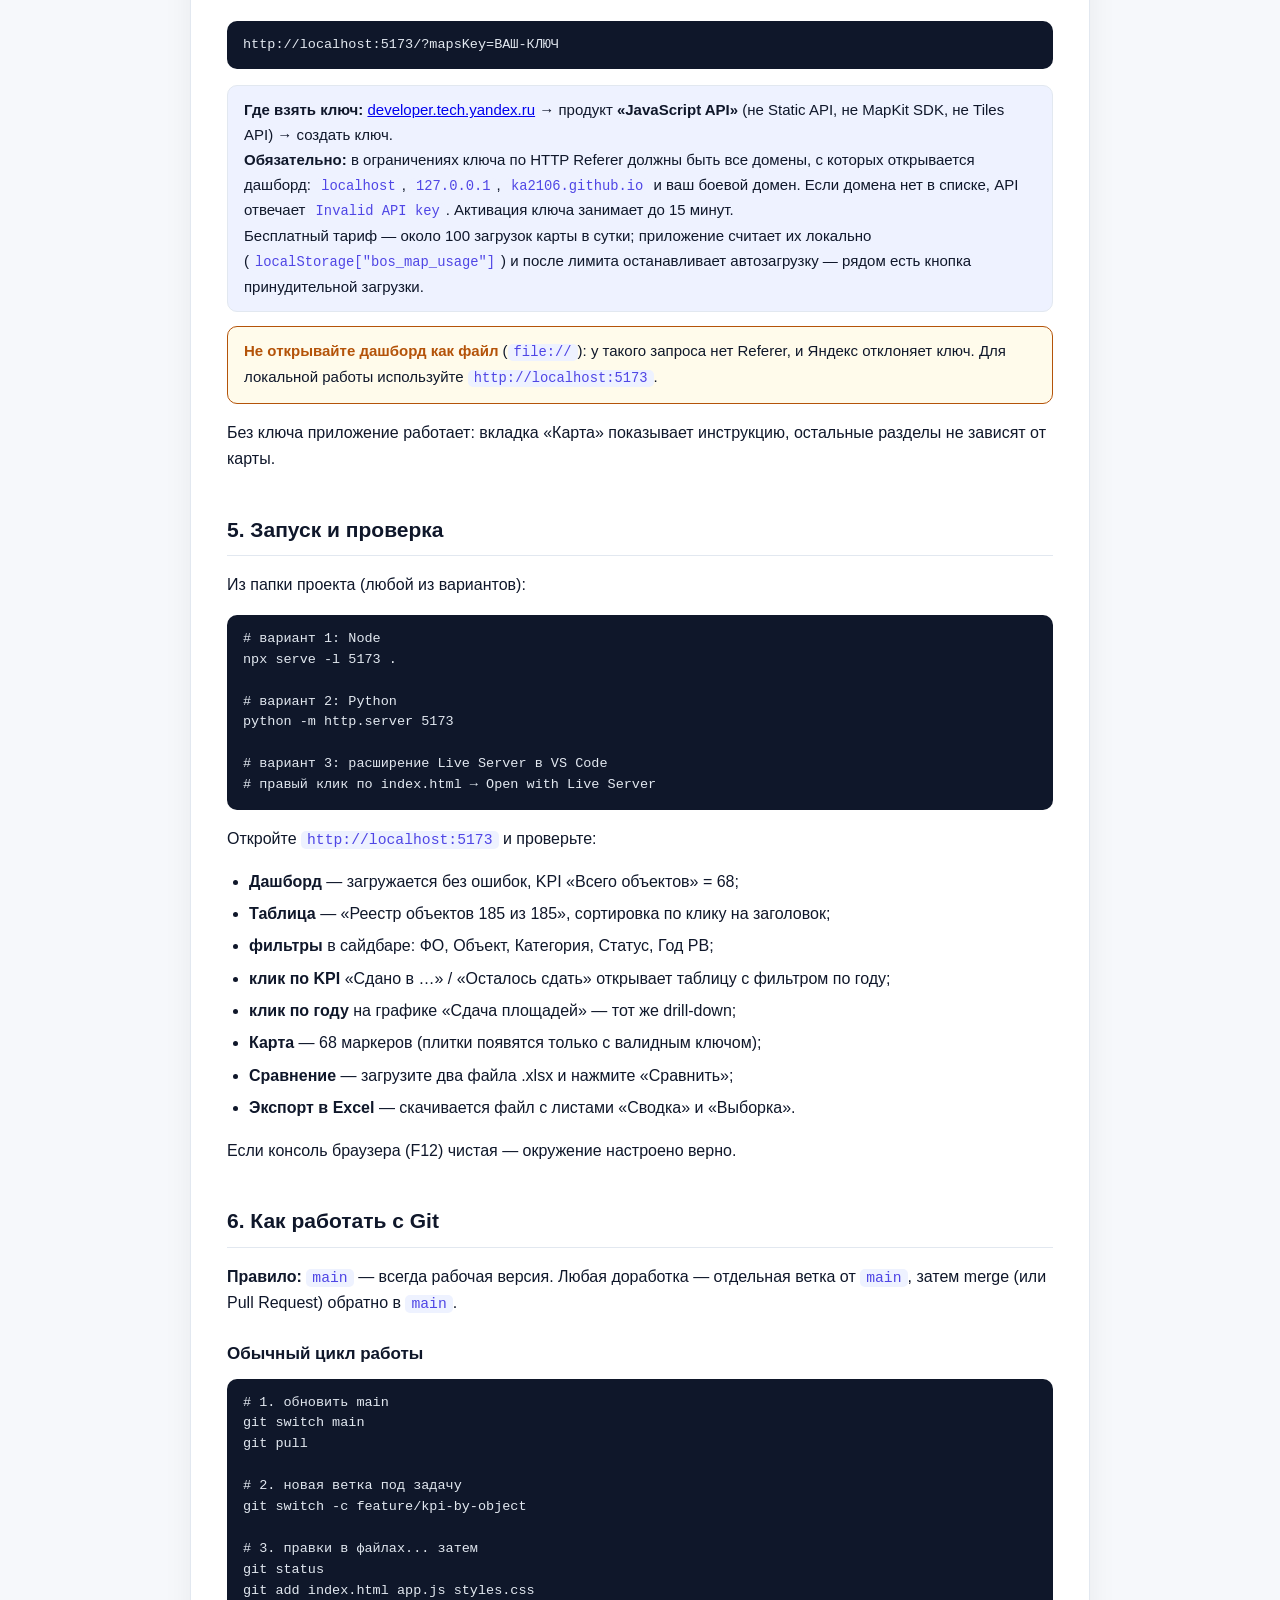
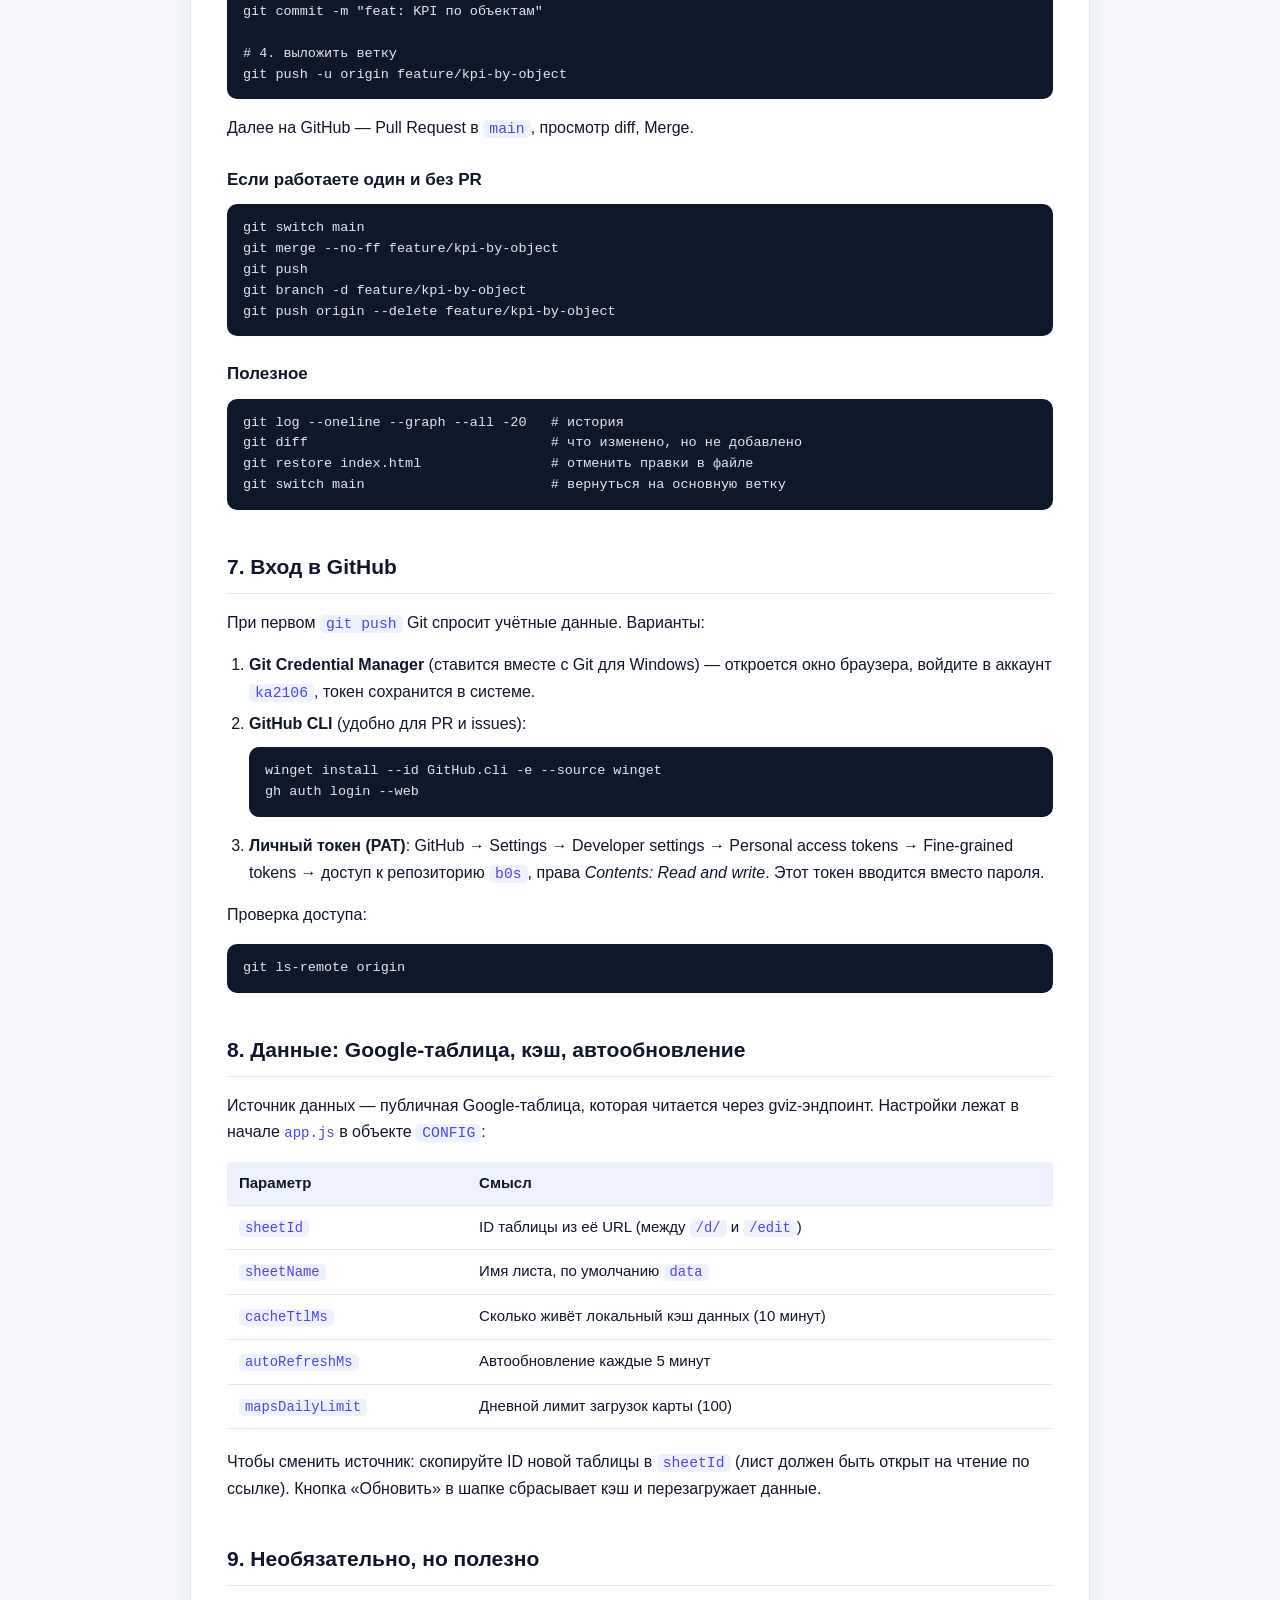
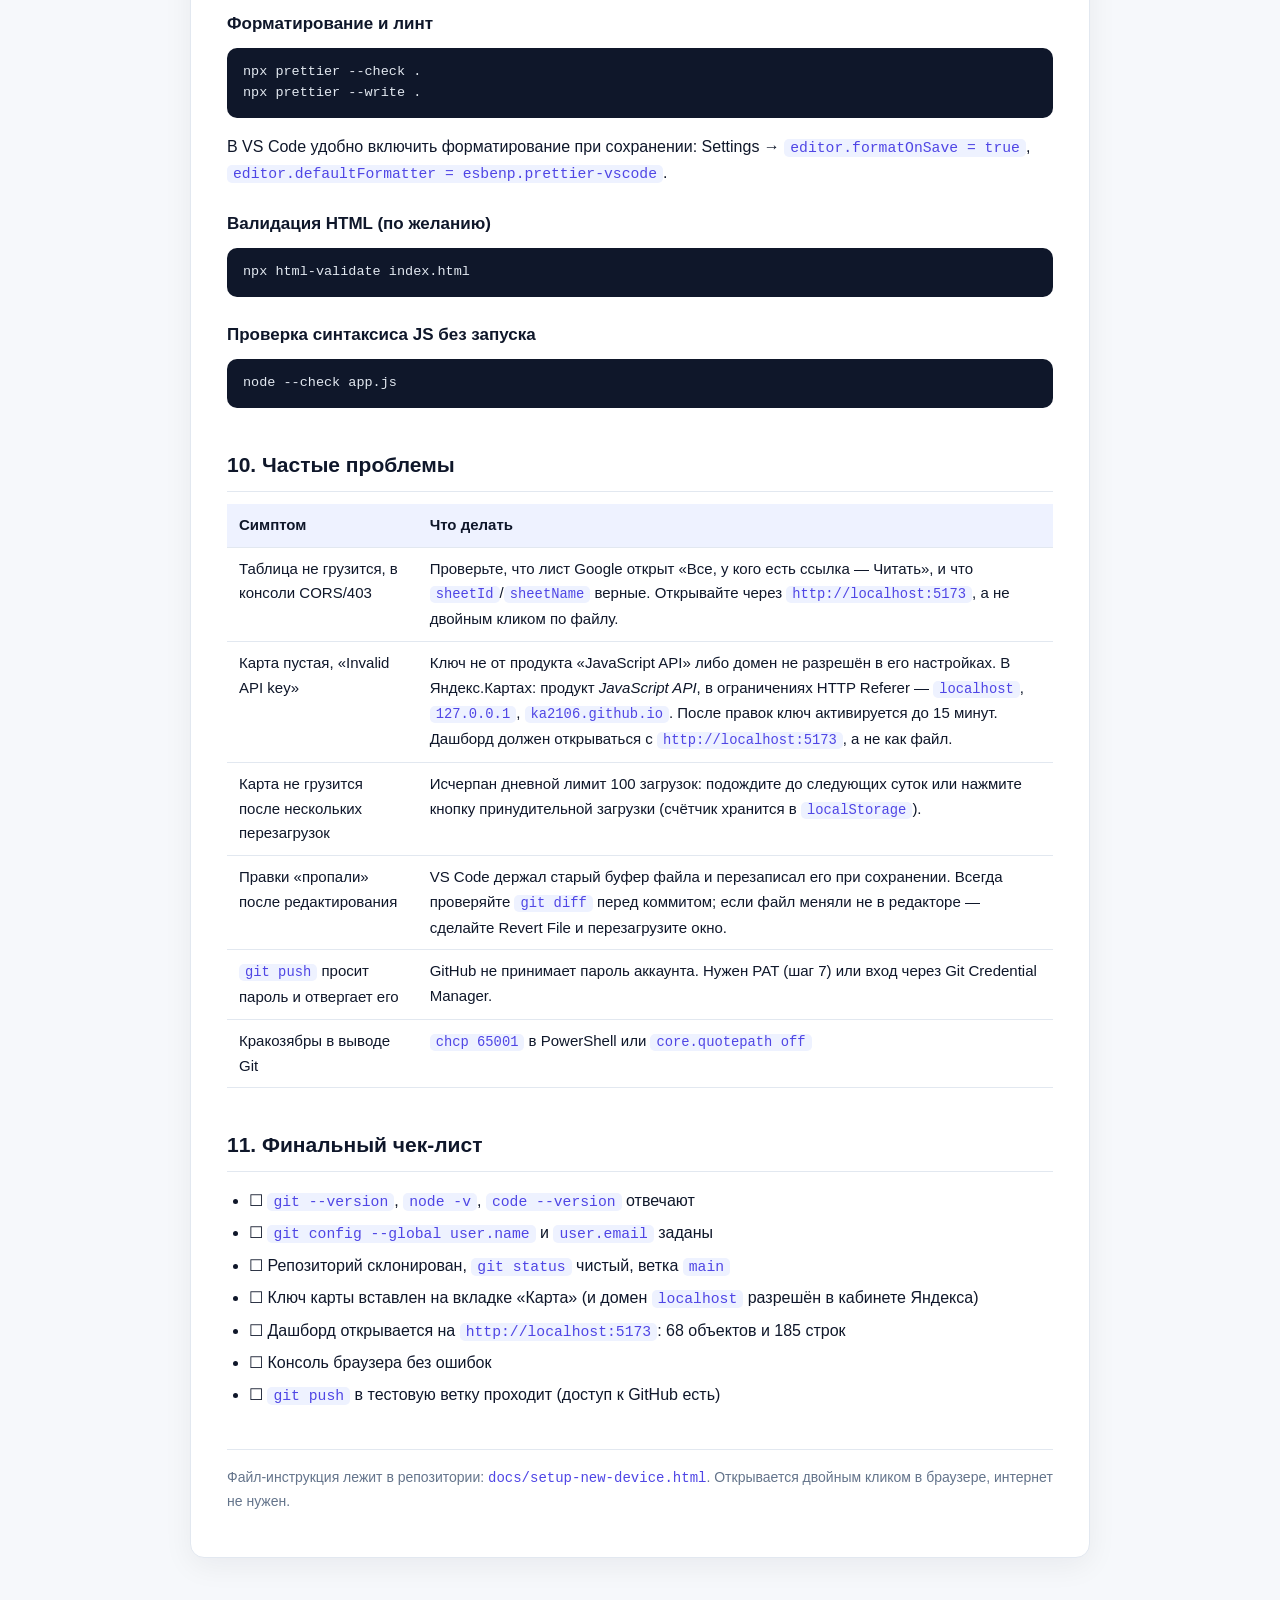
==== commit 750260ef: "refactor(map): ключ карты без config.js — вставка на странице, ?mapsKey= или localStorage - index.ht" ====
--- a/docs/setup-new-device.html
+++ b/docs/setup-new-device.html
@@ -238,17 +238,6 @@
           <td class="file">app.js</td>
           <td>Логика: загрузка Google Sheets, фильтры, таблица, карта, экспорт в Excel</td>
         </tr>
-        <tr>
-          <td class="file">config.example.js</td>
-          <td>Шаблон локального конфига (ключ Яндекс.Карт) — лежит в репозитории</td>
-        </tr>
-        <tr>
-          <td class="file">config.js</td>
-          <td>
-            Ваш личный конфиг с ключом. <b>В git не попадает</b> (в
-            <span class="file">.gitignore</span>) — создаётся на каждом устройстве отдельно
-          </td>
-        </tr>
       </table>
       <p>
         Репозиторий: <code>https://github.com/ka2106/b0s.git</code>, основная ветка —
@@ -325,55 +314,34 @@
       </p>
       <pre><code>code .</code></pre>
 
-      <h2 id="config">4. Локальные настройки: ключ Яндекс.Карт</h2>
-      <p>
-        Ключ <b>не хранится в репозитории</b> (репозиторий публичный). На каждом устройстве он
-        создаётся заново:
-      </p>
-      <pre><code>Copy-Item config.example.js config.js</code></pre>
-      <p>Откройте <span class="file">config.js</span> и вставьте ключ:</p>
-      <pre><code>window.BOS_CONFIG = {
-  mapsApiKey: "ваш-ключ-javascript-api",
-  mapsDailyLimit: 100,
-};</code></pre>
+      <h2 id="config">4. Ключ Яндекс.Карт</h2>
+      <p>
+        Ключ <b>не хранится в репозитории</b> (репозиторий публичный) и не пишется в файлы.
+        Откройте дашборд → вкладка «Карта» → вставьте ключ в поле «Ключ JavaScript API» →
+        «Сохранить и загрузить». Ключ запомнится в этом браузере
+        (<code>localStorage</code>) и подставится при следующих открытиях.
+      </p>
+      <p>Тот же результат даёт ссылка с ключом в адресе — удобно для закладки:</p>
+      <pre><code>http://localhost:5173/?mapsKey=ВАШ-КЛЮЧ</code></pre>
       <div class="note">
         <b>Где взять ключ:</b>
-        <a href="https://developer.tech.yandex.ru/services/">developer.tech.yandex.ru</a> → сервис
-        <b>«JavaScript API и Геокодер»</b> (не Static API, не MapKit SDK, не Tiles API) → создать
-        ключ. В настройках ключа можно ограничить его доменом (<code>localhost</code>,
-        <code>127.0.0.1</code>). Бесплатный тариф — около 100 загрузок карты в сутки; приложение
-        считает их локально (<code>localStorage["bos_map_usage"]</code>) и после лимита
-        останавливает автозагрузку — рядом есть кнопка принудительной загрузки.
+        <a href="https://developer.tech.yandex.ru/services/">developer.tech.yandex.ru</a> → продукт
+        <b>«JavaScript API»</b> (не Static API, не MapKit SDK, не Tiles API) → создать ключ.
+        <br />
+        <b>Обязательно:</b> в ограничениях ключа по HTTP Referer должны быть все домены, с которых
+        открывается дашборд: <code>localhost</code>, <code>127.0.0.1</code>,
+        <code>ka2106.github.io</code> и ваш боевой домен. Если домена нет в списке, API отвечает
+        <code>Invalid API key</code>. Активация ключа занимает до 15 минут.
+        <br />
+        Бесплатный тариф — около 100 загрузок карты в сутки; приложение считает их локально
+        (<code>localStorage["bos_map_usage"]</code>) и после лимита останавливает автозагрузку —
+        рядом есть кнопка принудительной загрузки.
       </div>
       <div class="warn">
-        <b>Не коммитьте <span class="file">config.js</span>.</b> Он уже в
-        <span class="file">.gitignore</span> — если добавите принудительно
-        (<code>git add -f</code>), ключ утечёт в публичный репозиторий.
+        <b>Не открывайте дашборд как файл</b> (<code>file://</code>): у такого запроса нет Referer,
+        и Яндекс отклоняет ключ. Для локальной работы используйте
+        <code>http://localhost:5173</code>.
       </div>
-      <h3>Как включить карту на GitHub Pages</h3>
-      <p>
-        На <code>https://ka2106.github.io/b0s/</code> файла
-        <span class="file">config.js</span> нет — поэтому карта сразу просит ключ. Ключ можно
-        отдать тремя способами, выбирайте любой:
-      </p>
-      <ol>
-        <li>
-          <b>Прямо на странице</b> (проще всего): открыть вкладку «Карта» и вставить ключ в поле
-          «Ключ JavaScript API» → «Сохранить и загрузить». Ключ сохранится в
-          <code>localStorage</code> этого браузера, в репозиторий ничего не попадёт.
-        </li>
-        <li>
-          <b>Через адрес:</b> <code>https://ka2106.github.io/b0s/?mapsKey=ВАШ_КЛЮЧ</code> —
-          ключ запомнится, а из адресной строки будет убран автоматически.
-        </li>
-        <li>
-          <b>Через config.js в репозитории</b> — только если ключ ограничен доменом
-          (<code>ka2106.github.io</code> и <code>localhost</code>) в кабинете Яндекса. Ключ
-          JavaScript API всё равно виден в исходниках страницы, защита — именно ограничение по
-          домену. Для этого уберите <code>config.js</code> из <span class="file">.gitignore</span>
-          и закоммитьте файл.
-        </li>
-      </ol>
       <p>
         Без ключа приложение работает: вкладка «Карта» показывает инструкцию, остальные разделы
         не зависят от карты.
@@ -524,8 +492,11 @@
         <tr>
           <td>Карта пустая, «Invalid API key»</td>
           <td>
-            Ключ не от сервиса «JavaScript API и Геокодер» либо ограничен другим доменом.
-            Проверьте <span class="file">config.js</span> и настройки ключа в кабинете Яндекса.
+            Ключ не от продукта «JavaScript API» либо домен не разрешён в его настройках.
+            В Яндекс.Картах: продукт <i>JavaScript API</i>, в ограничениях HTTP Referer —
+            <code>localhost</code>, <code>127.0.0.1</code>, <code>ka2106.github.io</code>. После
+            правок ключ активируется до 15 минут. Дашборд должен открываться с
+            <code>http://localhost:5173</code>, а не как файл.
           </td>
         </tr>
         <tr>
@@ -562,8 +533,8 @@
         <li>☐ <code>git config --global user.name</code> и <code>user.email</code> заданы</li>
         <li>☐ Репозиторий склонирован, <code>git status</code> чистый, ветка <code>main</code></li>
         <li>
-          ☐ Создан <span class="file">config.js</span> с ключом (и он не появляется в
-          <code>git status</code>)
+          ☐ Ключ карты вставлен на вкладке «Карта» (и домен <code>localhost</code> разрешён в
+          кабинете Яндекса)
         </li>
         <li>☐ Дашборд открывается на <code>http://localhost:5173</code>: 68 объектов и 185 строк</li>
         <li>☐ Консоль браузера без ошибок</li>
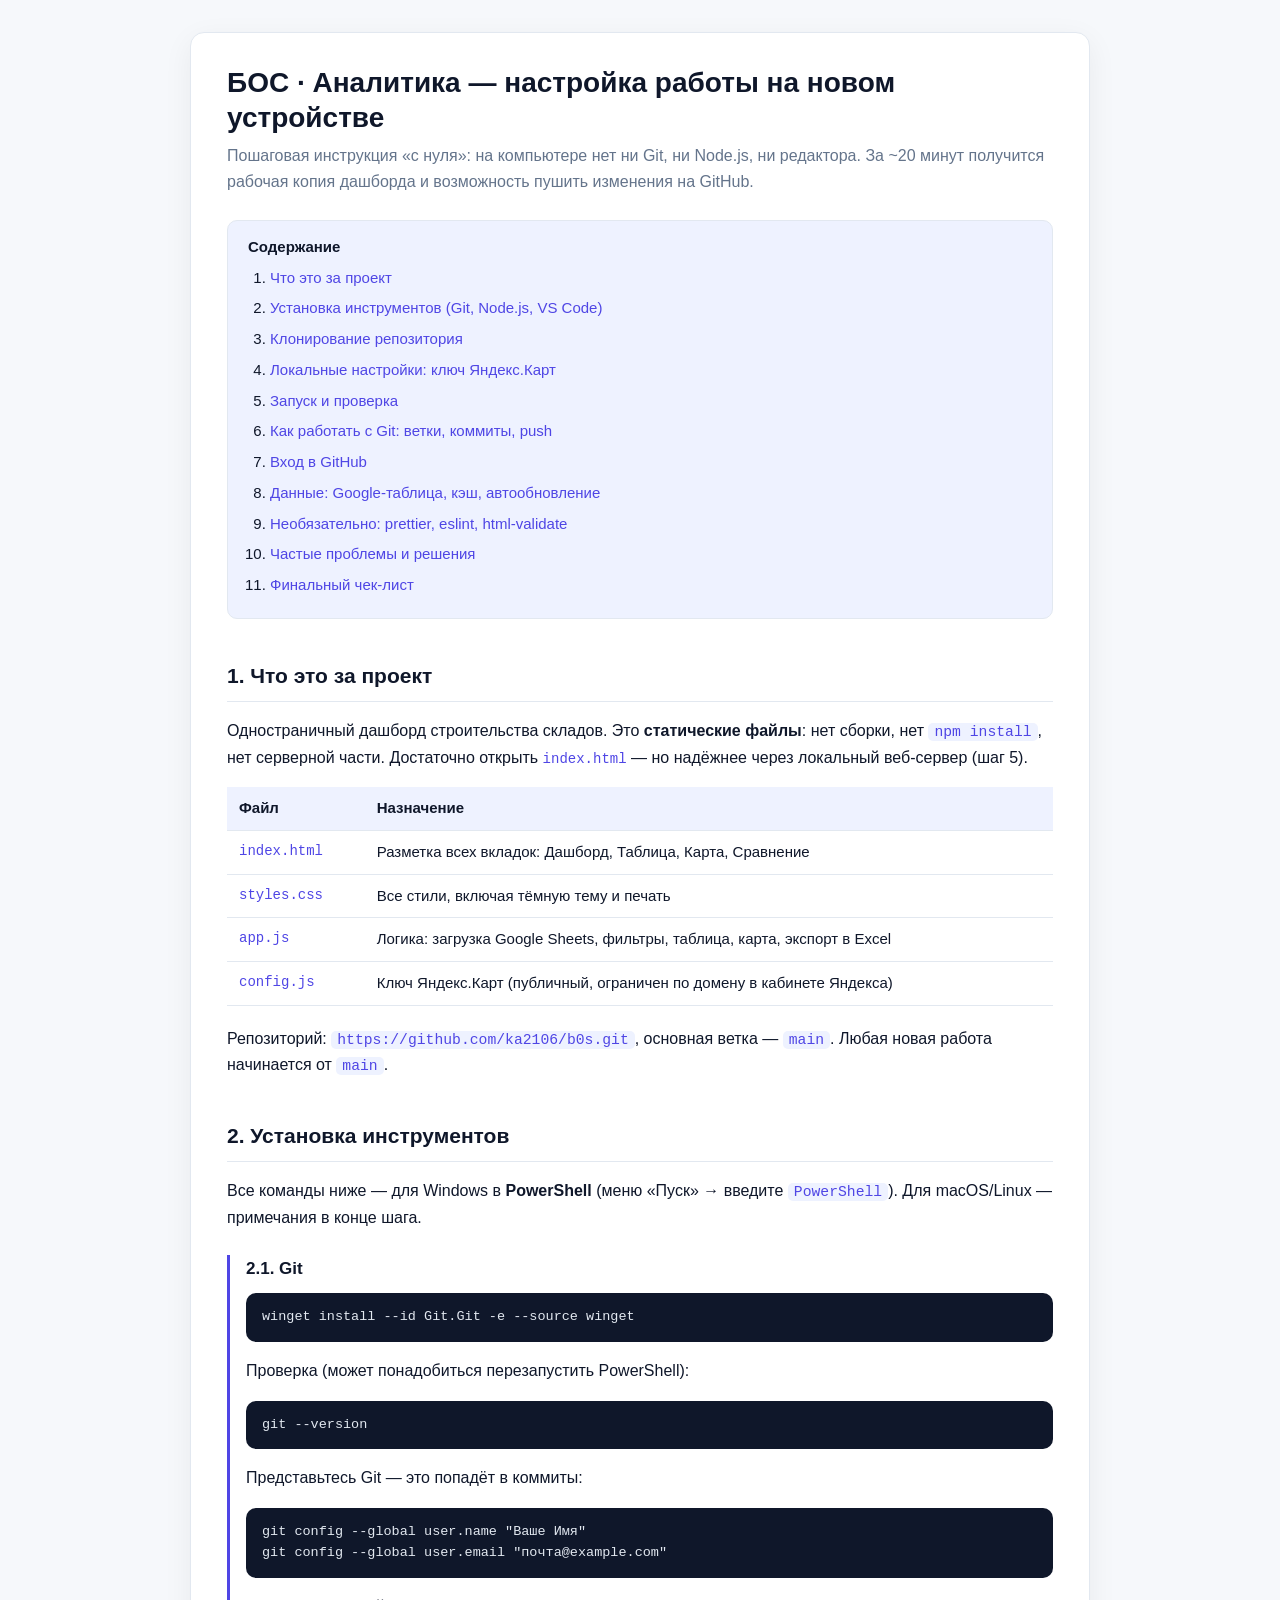
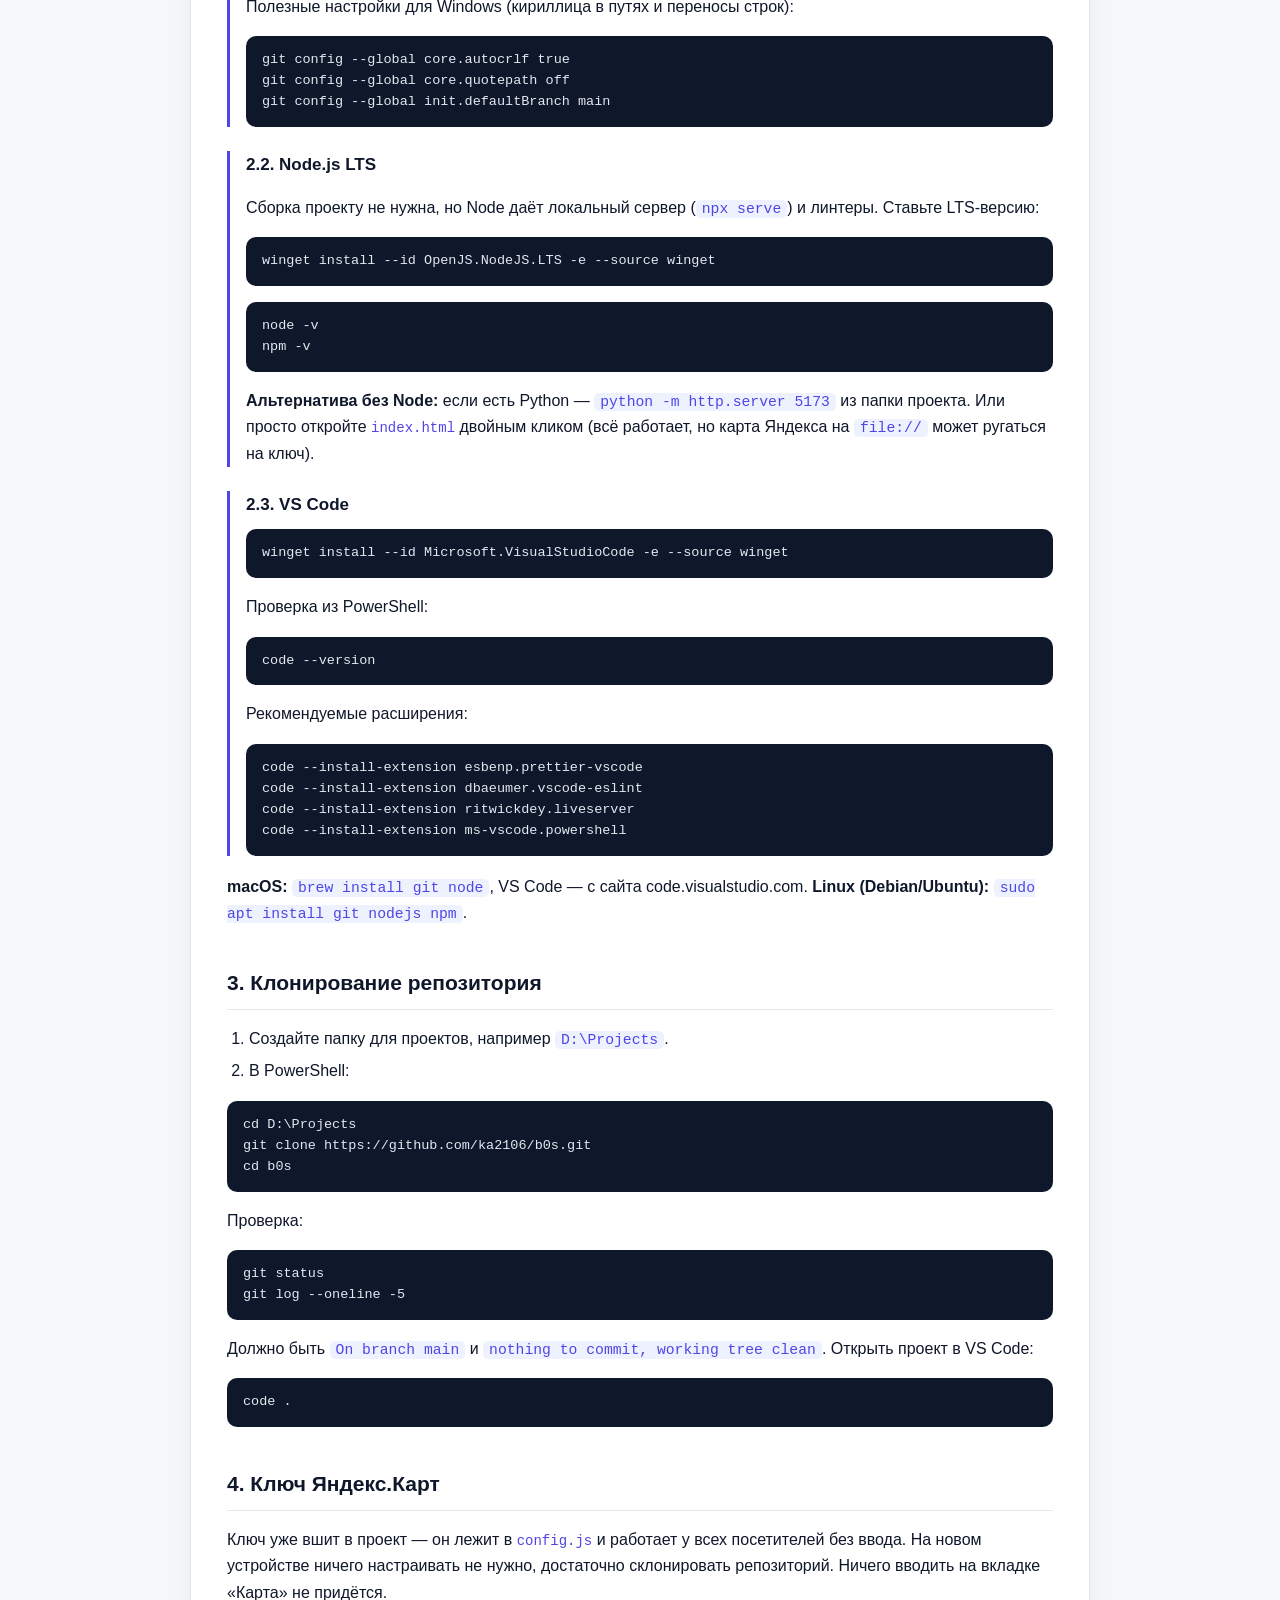
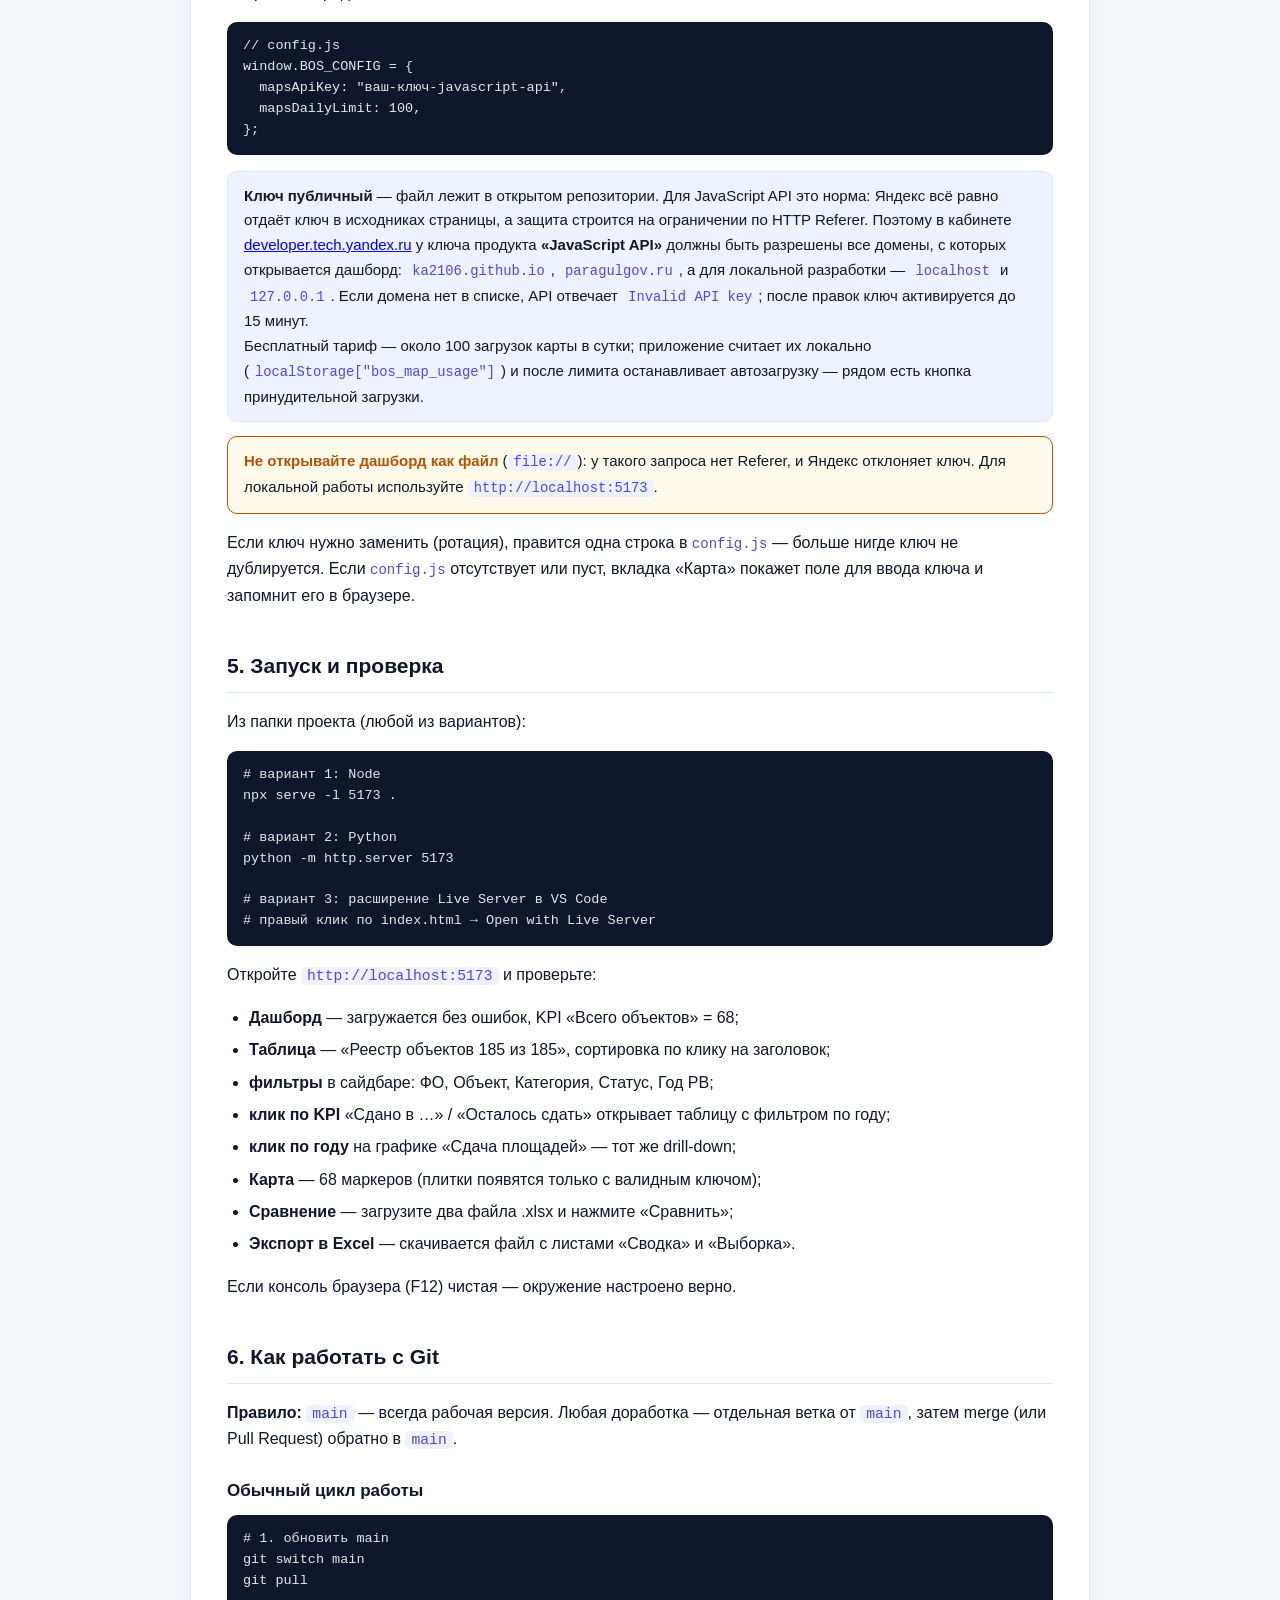
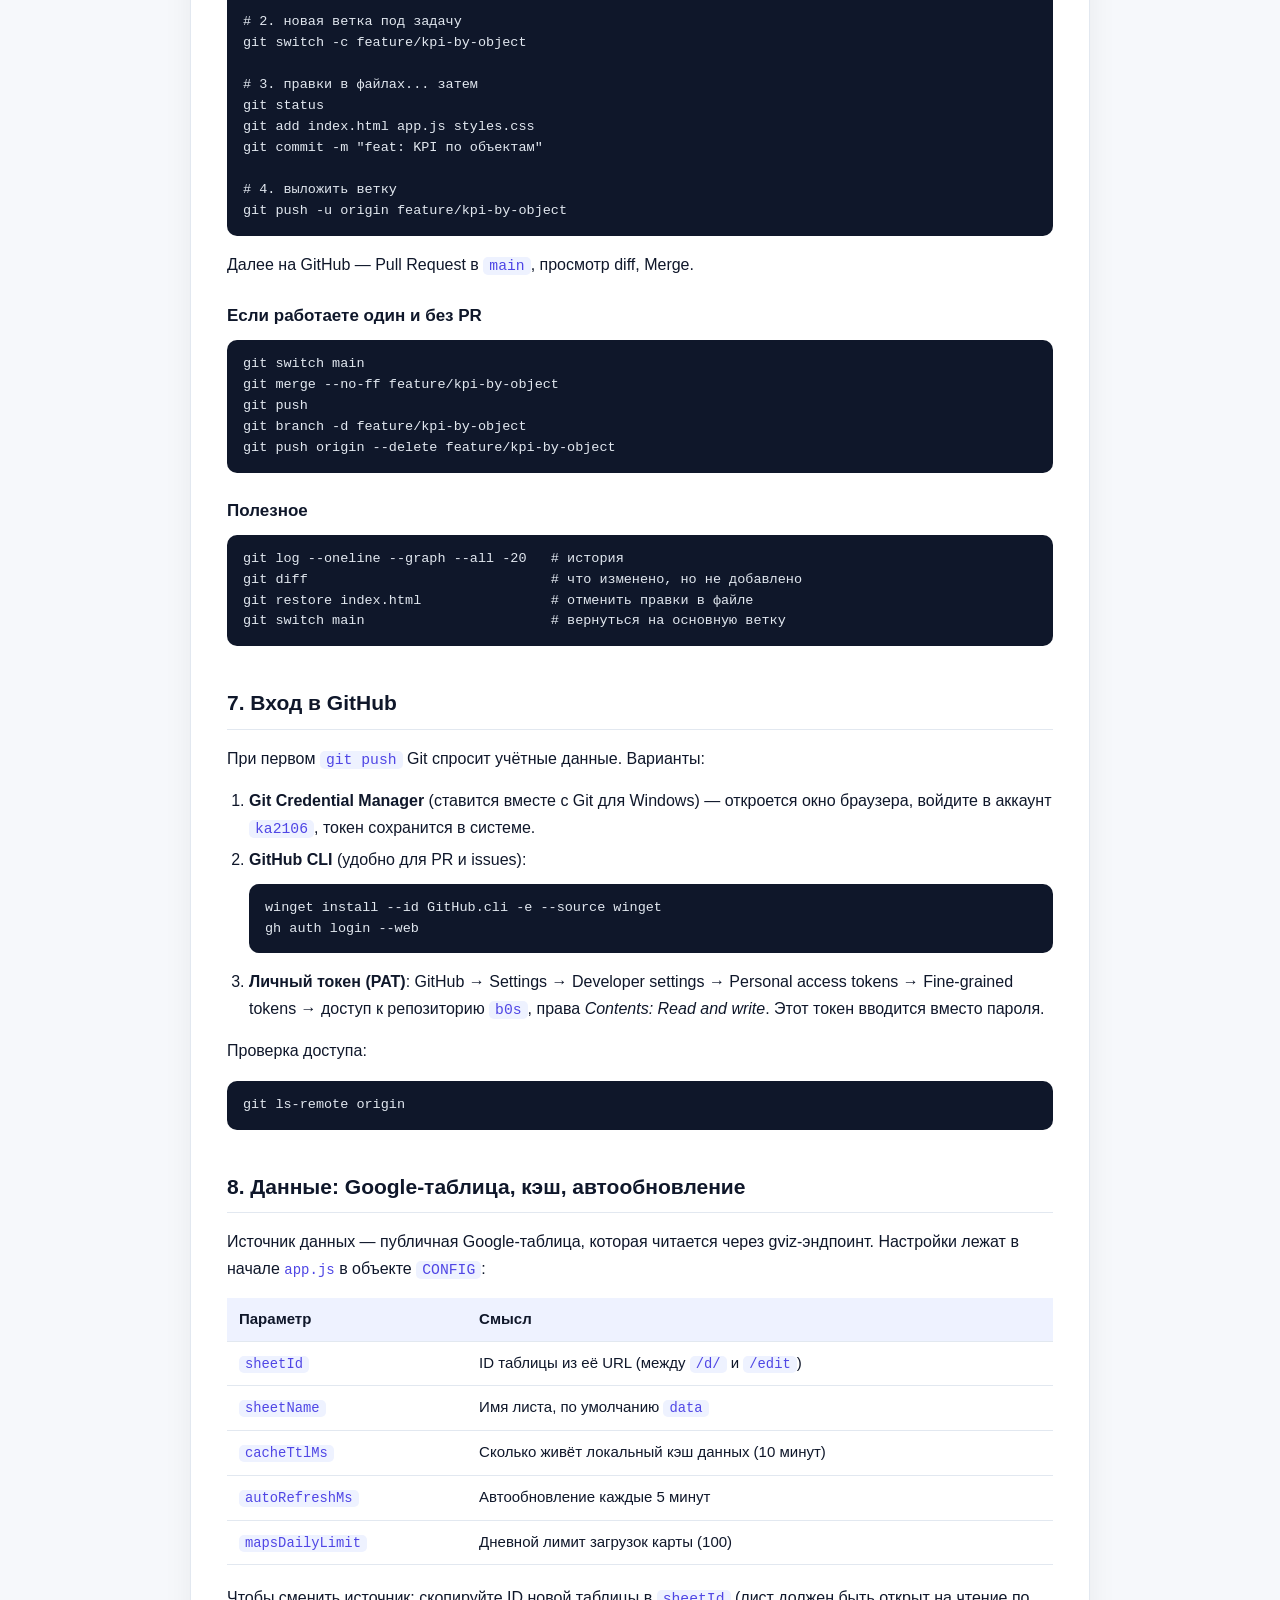
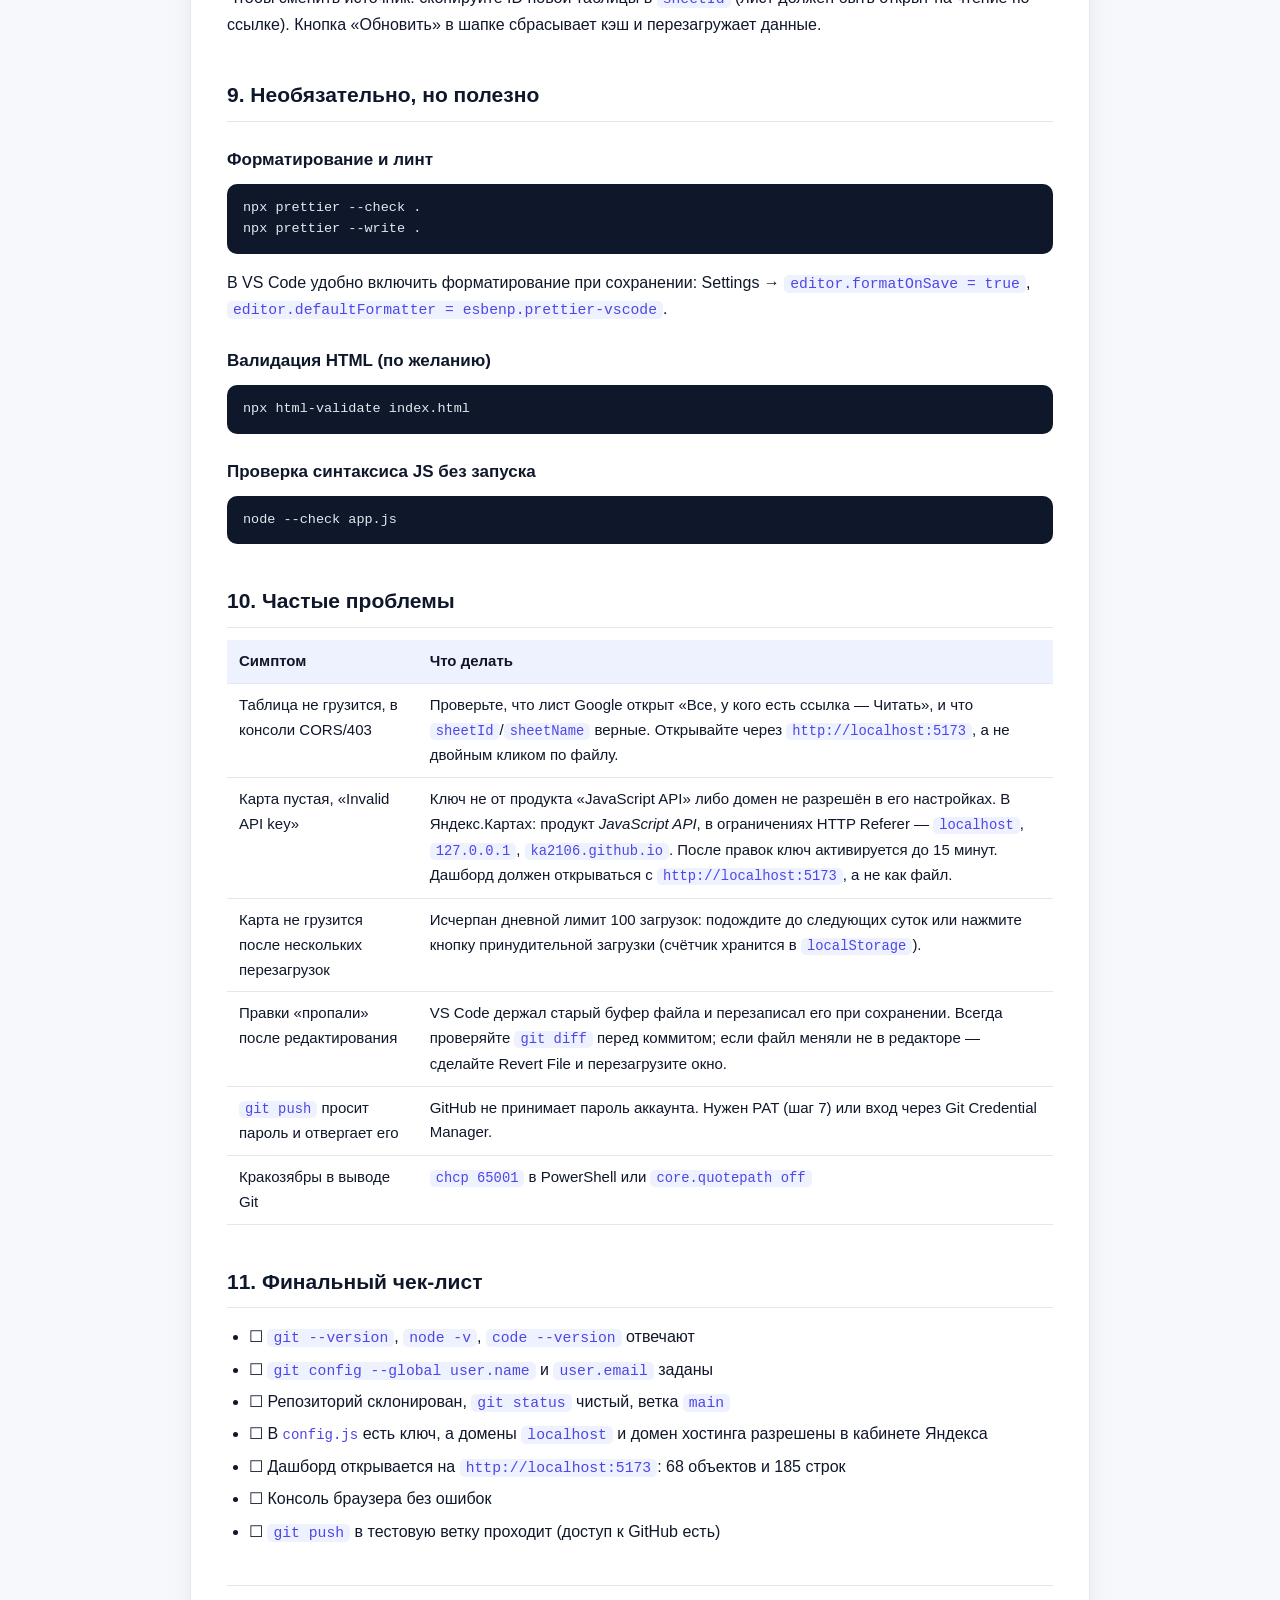
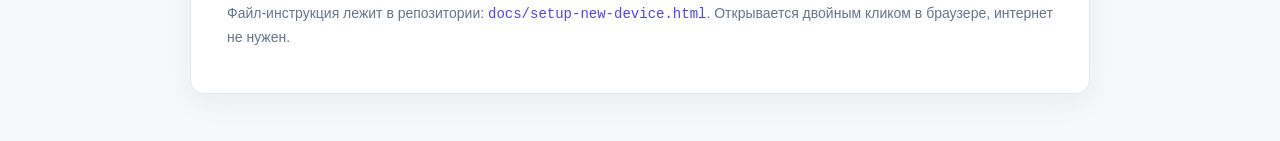
==== commit 5ff34924: "feat(map): ключ Яндекс.Карт вшит в config.js — пользователи ничего не вводят - config.js с ключом сн" ====
--- a/docs/setup-new-device.html
+++ b/docs/setup-new-device.html
@@ -238,6 +238,10 @@
           <td class="file">app.js</td>
           <td>Логика: загрузка Google Sheets, фильтры, таблица, карта, экспорт в Excel</td>
         </tr>
+        <tr>
+          <td class="file">config.js</td>
+          <td>Ключ Яндекс.Карт (публичный, ограничен по домену в кабинете Яндекса)</td>
+        </tr>
       </table>
       <p>
         Репозиторий: <code>https://github.com/ka2106/b0s.git</code>, основная ветка —
@@ -316,22 +320,25 @@
 
       <h2 id="config">4. Ключ Яндекс.Карт</h2>
       <p>
-        Ключ <b>не хранится в репозитории</b> (репозиторий публичный) и не пишется в файлы.
-        Откройте дашборд → вкладка «Карта» → вставьте ключ в поле «Ключ JavaScript API» →
-        «Сохранить и загрузить». Ключ запомнится в этом браузере
-        (<code>localStorage</code>) и подставится при следующих открытиях.
-      </p>
-      <p>Тот же результат даёт ссылка с ключом в адресе — удобно для закладки:</p>
-      <pre><code>http://localhost:5173/?mapsKey=ВАШ-КЛЮЧ</code></pre>
+        Ключ уже вшит в проект — он лежит в <span class="file">config.js</span> и работает у всех
+        посетителей без ввода. На новом устройстве ничего настраивать не нужно, достаточно
+        склонировать репозиторий. Ничего вводить на вкладке «Карта» не придётся.
+      </p>
+      <pre><code>// config.js
+window.BOS_CONFIG = {
+  mapsApiKey: "ваш-ключ-javascript-api",
+  mapsDailyLimit: 100,
+};</code></pre>
       <div class="note">
-        <b>Где взять ключ:</b>
-        <a href="https://developer.tech.yandex.ru/services/">developer.tech.yandex.ru</a> → продукт
-        <b>«JavaScript API»</b> (не Static API, не MapKit SDK, не Tiles API) → создать ключ.
-        <br />
-        <b>Обязательно:</b> в ограничениях ключа по HTTP Referer должны быть все домены, с которых
-        открывается дашборд: <code>localhost</code>, <code>127.0.0.1</code>,
-        <code>ka2106.github.io</code> и ваш боевой домен. Если домена нет в списке, API отвечает
-        <code>Invalid API key</code>. Активация ключа занимает до 15 минут.
+        <b>Ключ публичный</b> — файл лежит в открытом репозитории. Для JavaScript API это норма:
+        Яндекс всё равно отдаёт ключ в исходниках страницы, а защита строится на ограничении по
+        HTTP Referer. Поэтому в кабинете
+        <a href="https://developer.tech.yandex.ru/services/">developer.tech.yandex.ru</a> у ключа
+        продукта <b>«JavaScript API»</b> должны быть разрешены все домены, с которых открывается
+        дашборд:
+        <code>ka2106.github.io</code>, <code>paragulgov.ru</code>, а для локальной разработки —
+        <code>localhost</code> и <code>127.0.0.1</code>. Если домена нет в списке, API отвечает
+        <code>Invalid API key</code>; после правок ключ активируется до 15 минут.
         <br />
         Бесплатный тариф — около 100 загрузок карты в сутки; приложение считает их локально
         (<code>localStorage["bos_map_usage"]</code>) и после лимита останавливает автозагрузку —
@@ -343,8 +350,10 @@
         <code>http://localhost:5173</code>.
       </div>
       <p>
-        Без ключа приложение работает: вкладка «Карта» показывает инструкцию, остальные разделы
-        не зависят от карты.
+        Если ключ нужно заменить (ротация), правится одна строка в
+        <span class="file">config.js</span> — больше нигде ключ не дублируется. Если
+        <span class="file">config.js</span> отсутствует или пуст, вкладка «Карта» покажет поле для
+        ввода ключа и запомнит его в браузере.
       </p>
 
       <h2 id="run">5. Запуск и проверка</h2>
@@ -533,8 +542,8 @@
         <li>☐ <code>git config --global user.name</code> и <code>user.email</code> заданы</li>
         <li>☐ Репозиторий склонирован, <code>git status</code> чистый, ветка <code>main</code></li>
         <li>
-          ☐ Ключ карты вставлен на вкладке «Карта» (и домен <code>localhost</code> разрешён в
-          кабинете Яндекса)
+          ☐ В <span class="file">config.js</span> есть ключ, а домены <code>localhost</code> и
+          домен хостинга разрешены в кабинете Яндекса
         </li>
         <li>☐ Дашборд открывается на <code>http://localhost:5173</code>: 68 объектов и 185 строк</li>
         <li>☐ Консоль браузера без ошибок</li>
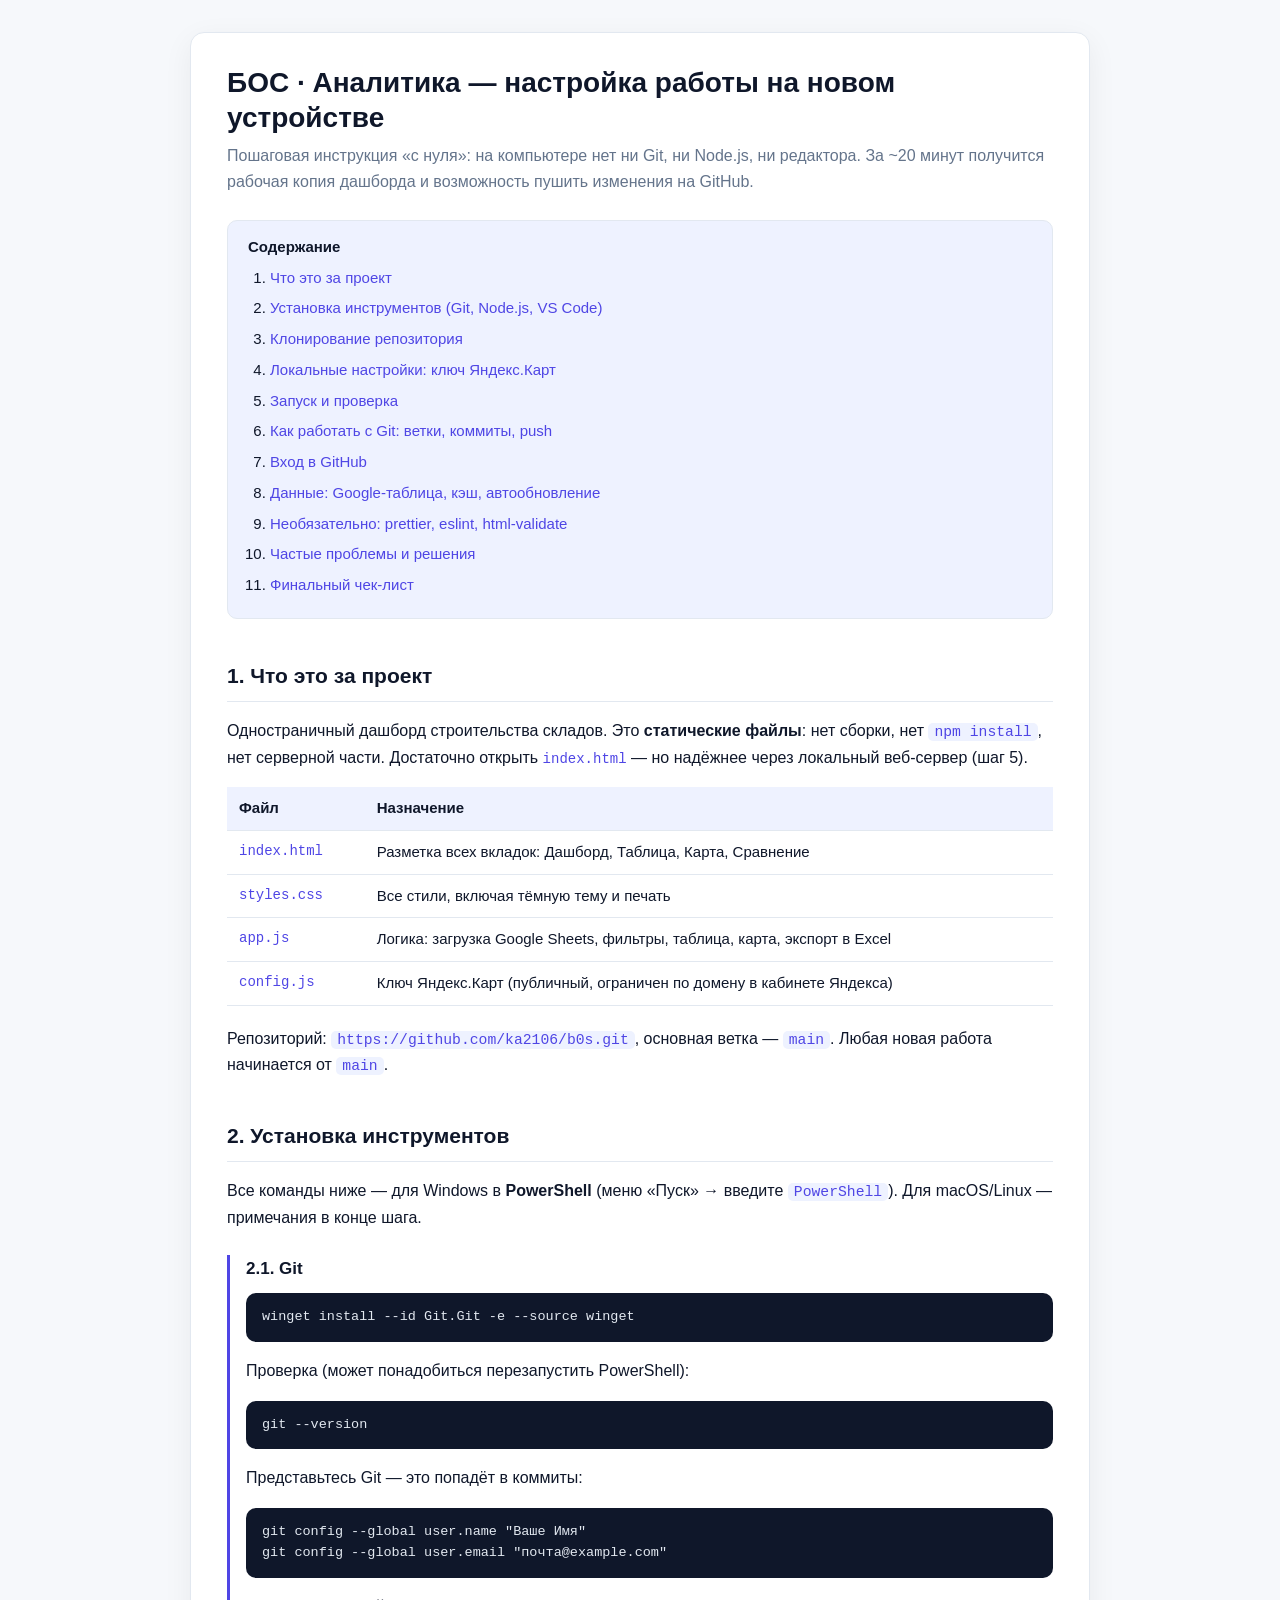
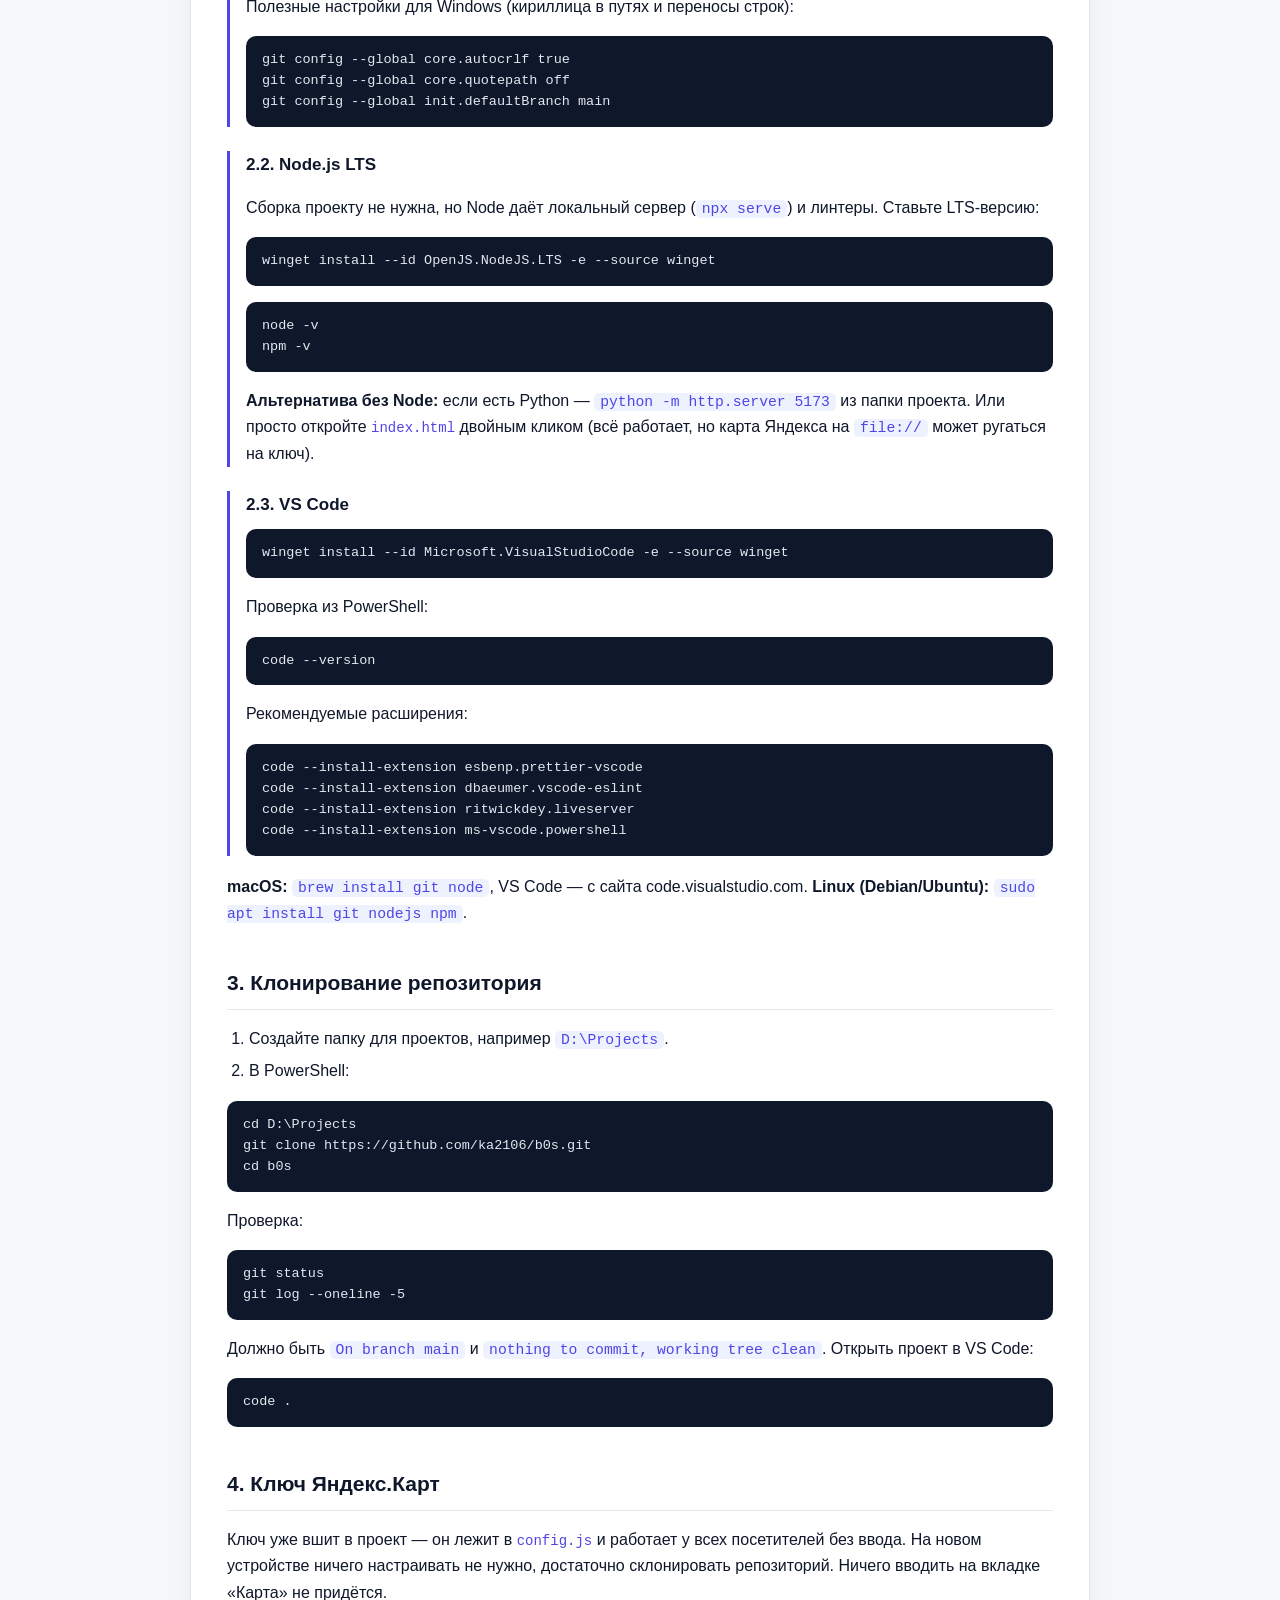
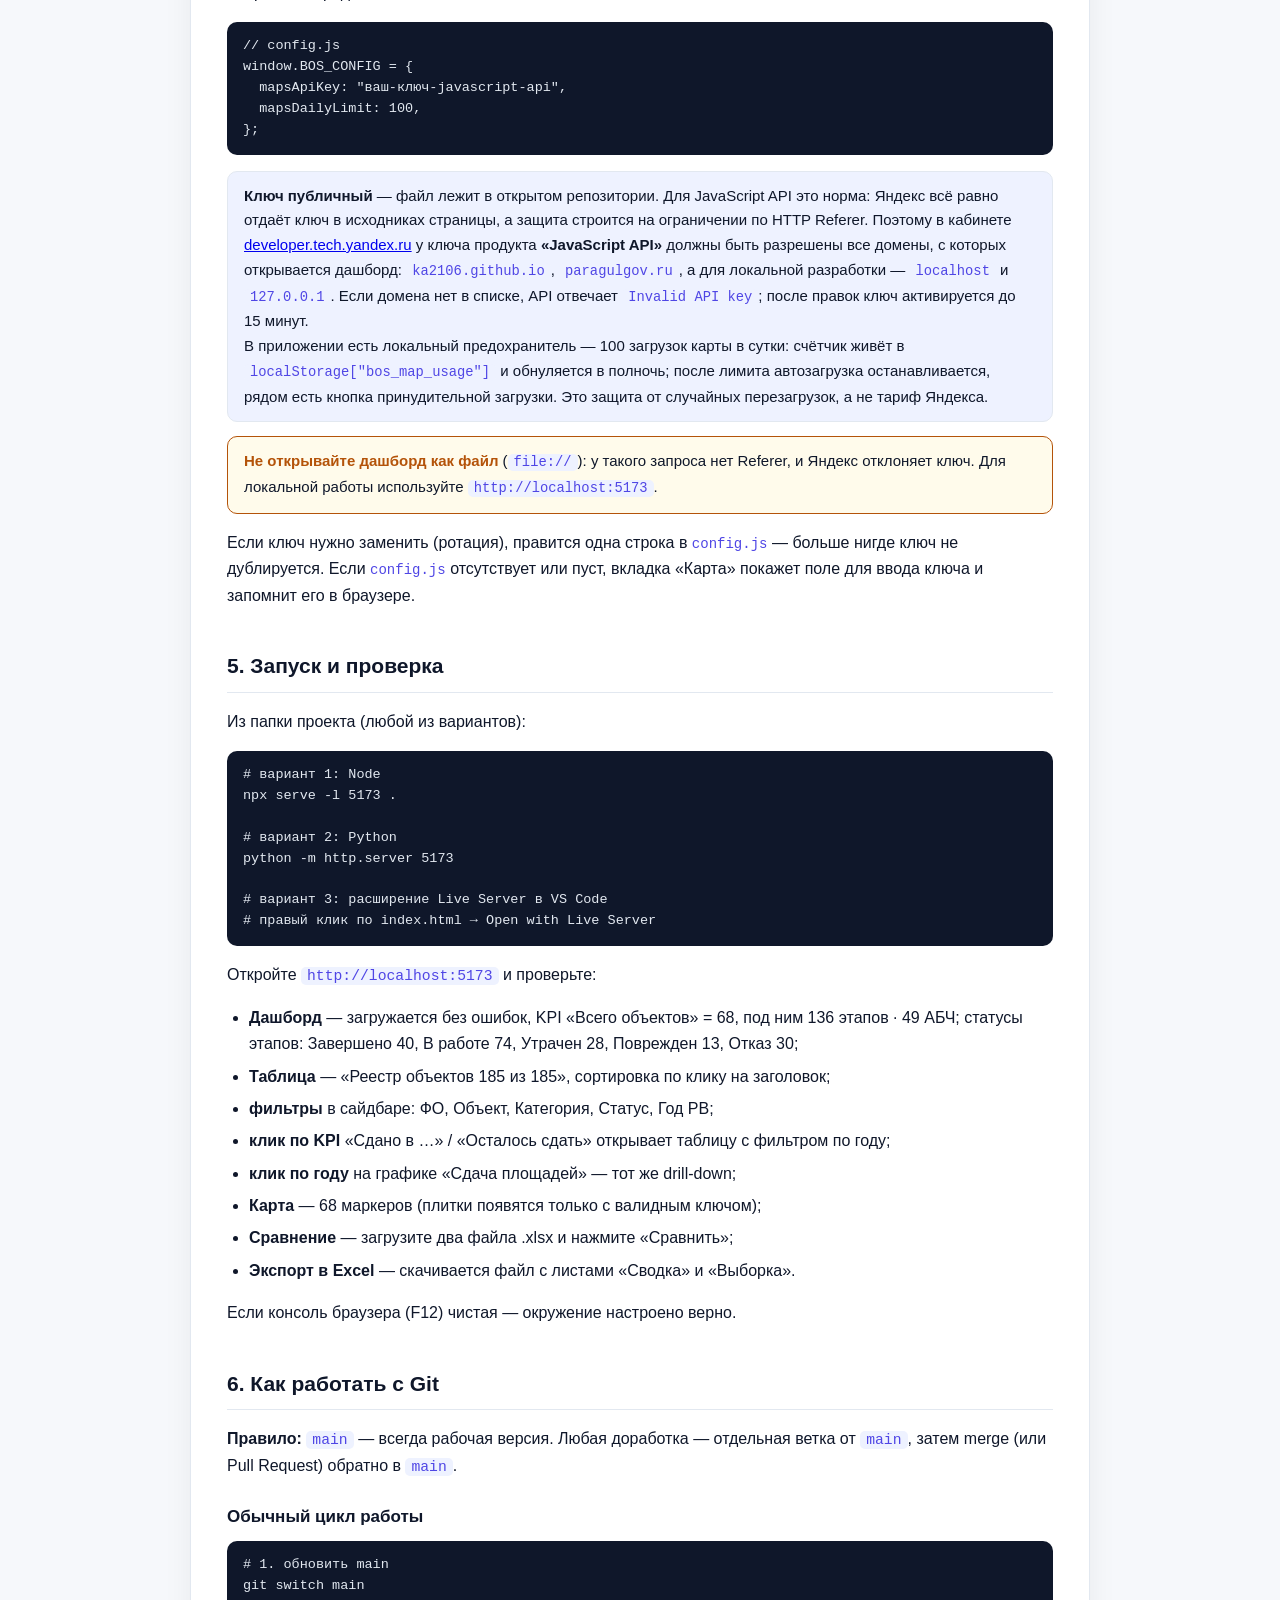
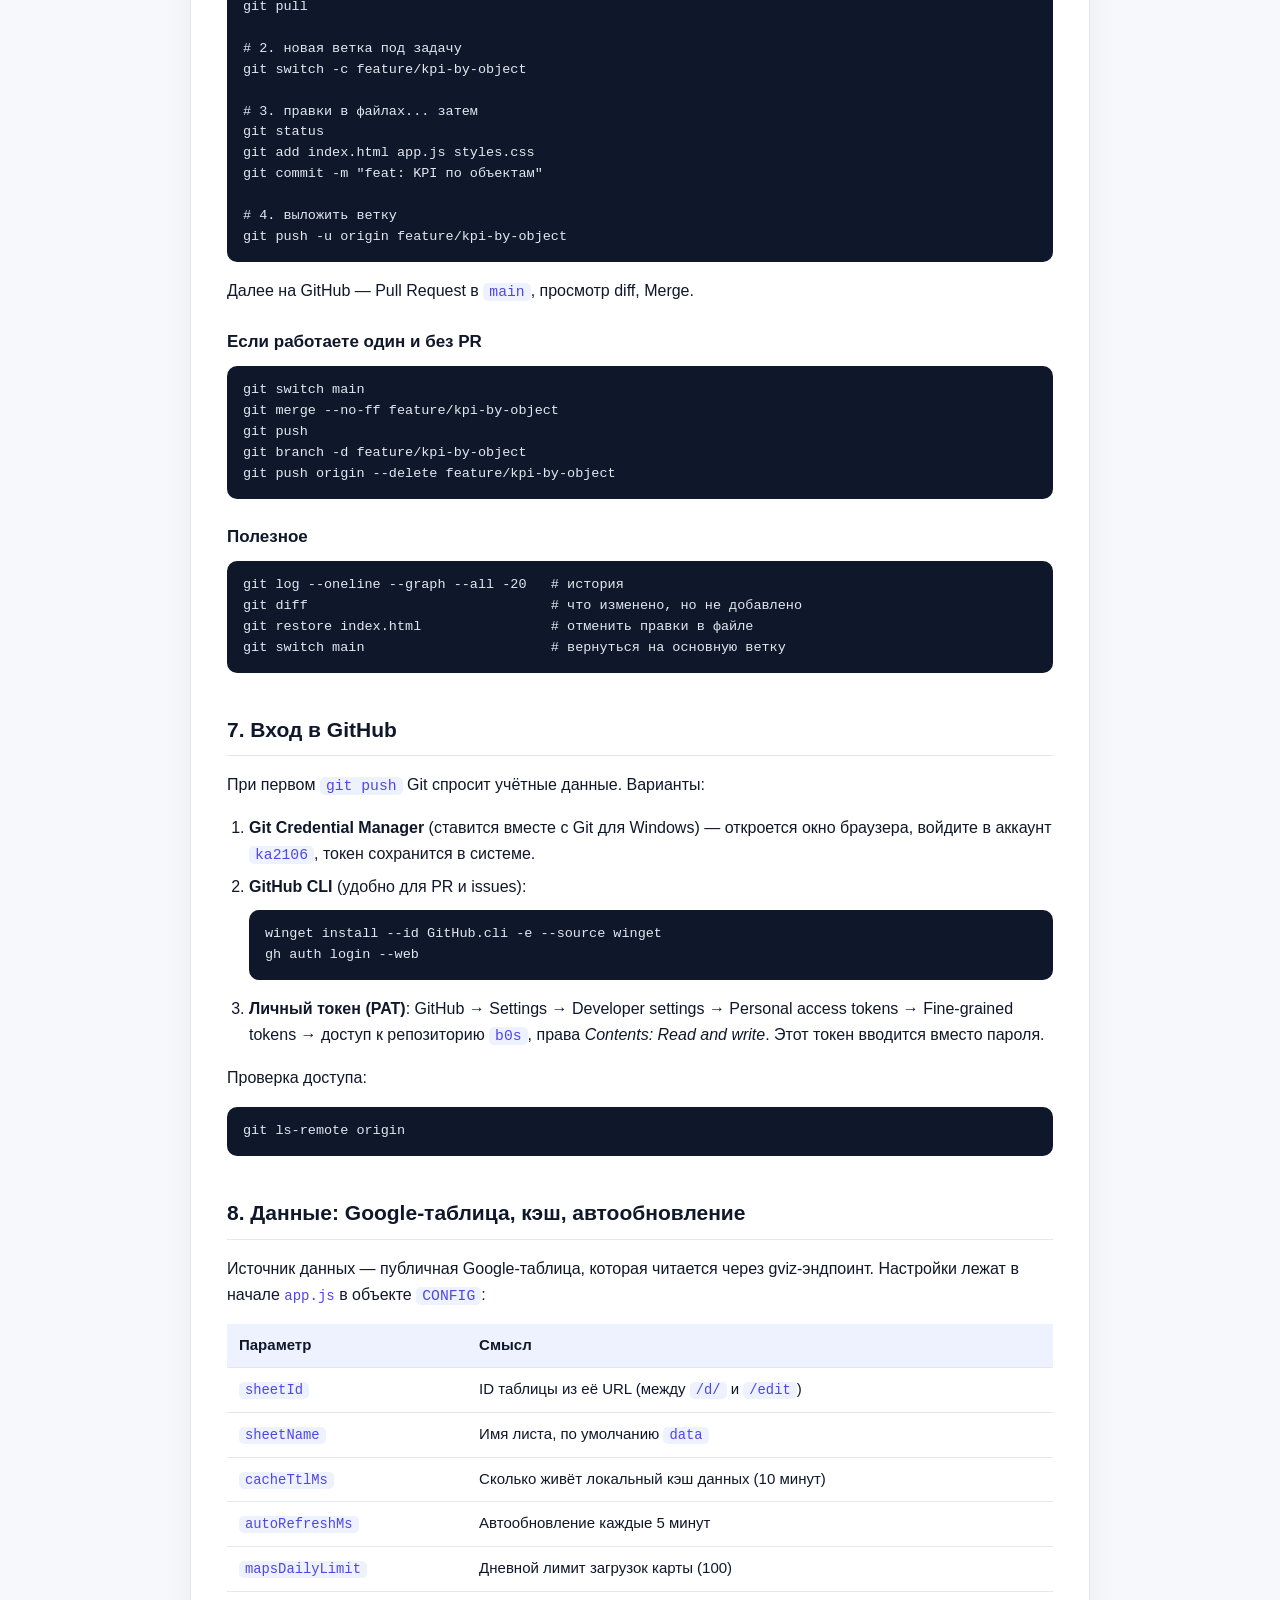
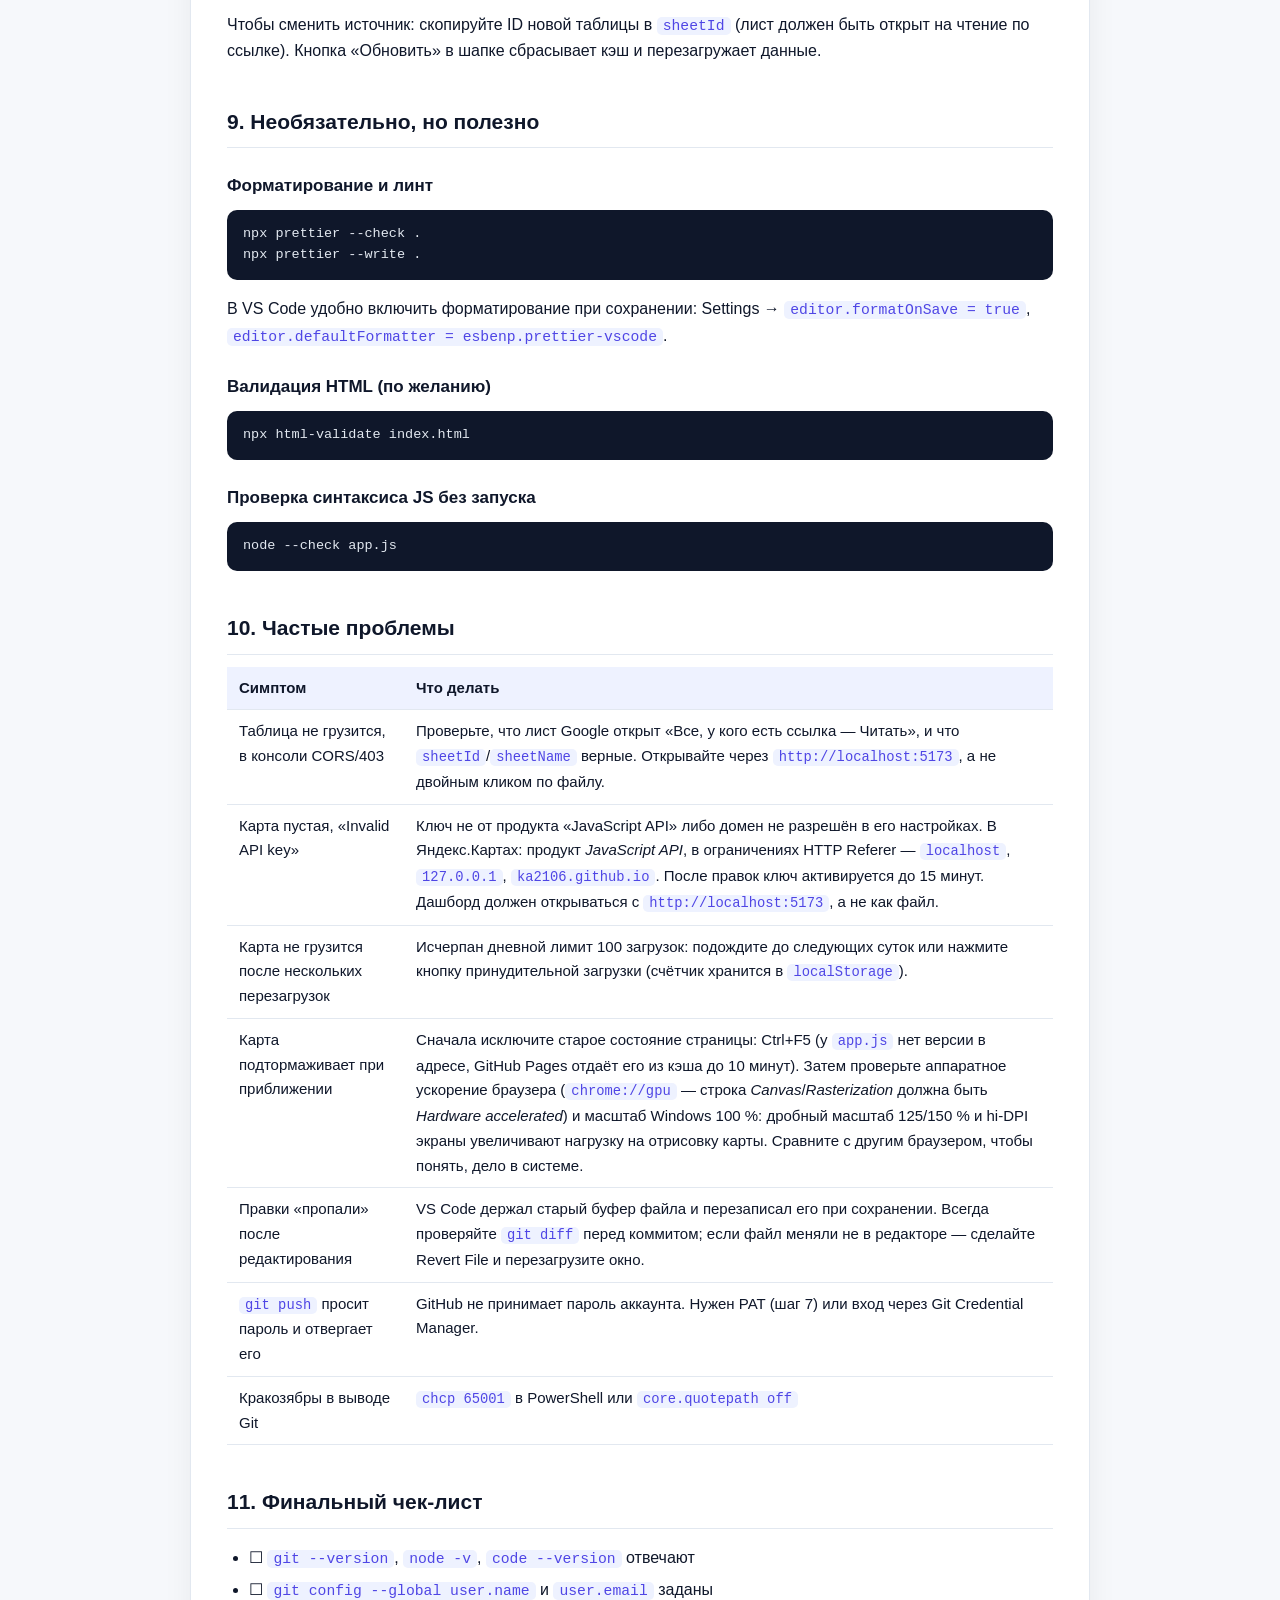
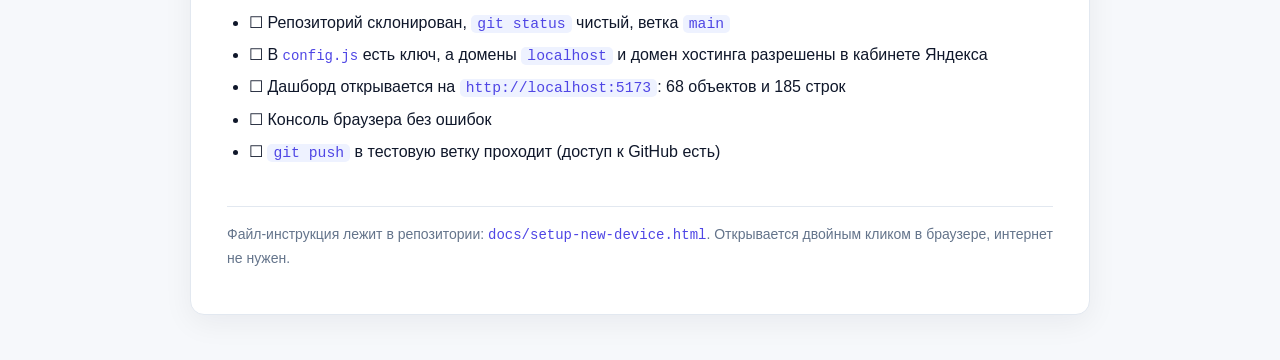
==== commit ff57a38d: "docs: диагностика зависания карты в handover и актуализация инструкций - HANDOVER: раздел «Карта: фр" ====
--- a/docs/setup-new-device.html
+++ b/docs/setup-new-device.html
@@ -340,9 +340,10 @@
         <code>localhost</code> и <code>127.0.0.1</code>. Если домена нет в списке, API отвечает
         <code>Invalid API key</code>; после правок ключ активируется до 15 минут.
         <br />
-        Бесплатный тариф — около 100 загрузок карты в сутки; приложение считает их локально
-        (<code>localStorage["bos_map_usage"]</code>) и после лимита останавливает автозагрузку —
-        рядом есть кнопка принудительной загрузки.
+        В приложении есть локальный предохранитель — 100 загрузок карты в сутки: счётчик живёт
+        в <code>localStorage["bos_map_usage"]</code> и обнуляется в полночь; после лимита
+        автозагрузка останавливается, рядом есть кнопка принудительной загрузки. Это защита от
+        случайных перезагрузок, а не тариф Яндекса.
       </div>
       <div class="warn">
         <b>Не открывайте дашборд как файл</b> (<code>file://</code>): у такого запроса нет Referer,
@@ -368,7 +369,11 @@
 # правый клик по index.html → Open with Live Server</code></pre>
       <p>Откройте <code>http://localhost:5173</code> и проверьте:</p>
       <ul>
-        <li><b>Дашборд</b> — загружается без ошибок, KPI «Всего объектов» = 68;</li>
+        <li>
+          <b>Дашборд</b> — загружается без ошибок, KPI «Всего объектов» = 68, под ним
+          136 этапов · 49 АБЧ; статусы этапов: Завершено 40, В работе 74, Утрачен 28,
+          Поврежден 13, Отказ 30;
+        </li>
         <li><b>Таблица</b> — «Реестр объектов 185 из 185», сортировка по клику на заголовок;</li>
         <li><b>фильтры</b> в сайдбаре: ФО, Объект, Категория, Статус, Год РВ;</li>
         <li><b>клик по KPI</b> «Сдано в …» / «Осталось сдать» открывает таблицу с фильтром по году;</li>
@@ -516,6 +521,17 @@
           </td>
         </tr>
         <tr>
+          <td>Карта подтормаживает при приближении</td>
+          <td>
+            Сначала исключите старое состояние страницы: Ctrl+F5 (у <code>app.js</code> нет
+            версии в адресе, GitHub Pages отдаёт его из кэша до 10 минут). Затем проверьте
+            аппаратное ускорение браузера (<code>chrome://gpu</code> — строка
+            <i>Canvas</i>/<i>Rasterization</i> должна быть <i>Hardware accelerated</i>) и масштаб
+            Windows 100 %: дробный масштаб 125/150 % и hi-DPI экраны увеличивают нагрузку на
+            отрисовку карты. Сравните с другим браузером, чтобы понять, дело в системе.
+          </td>
+        </tr>
+        <tr>
           <td>Правки «пропали» после редактирования</td>
           <td>
             VS Code держал старый буфер файла и перезаписал его при сохранении. Всегда проверяйте
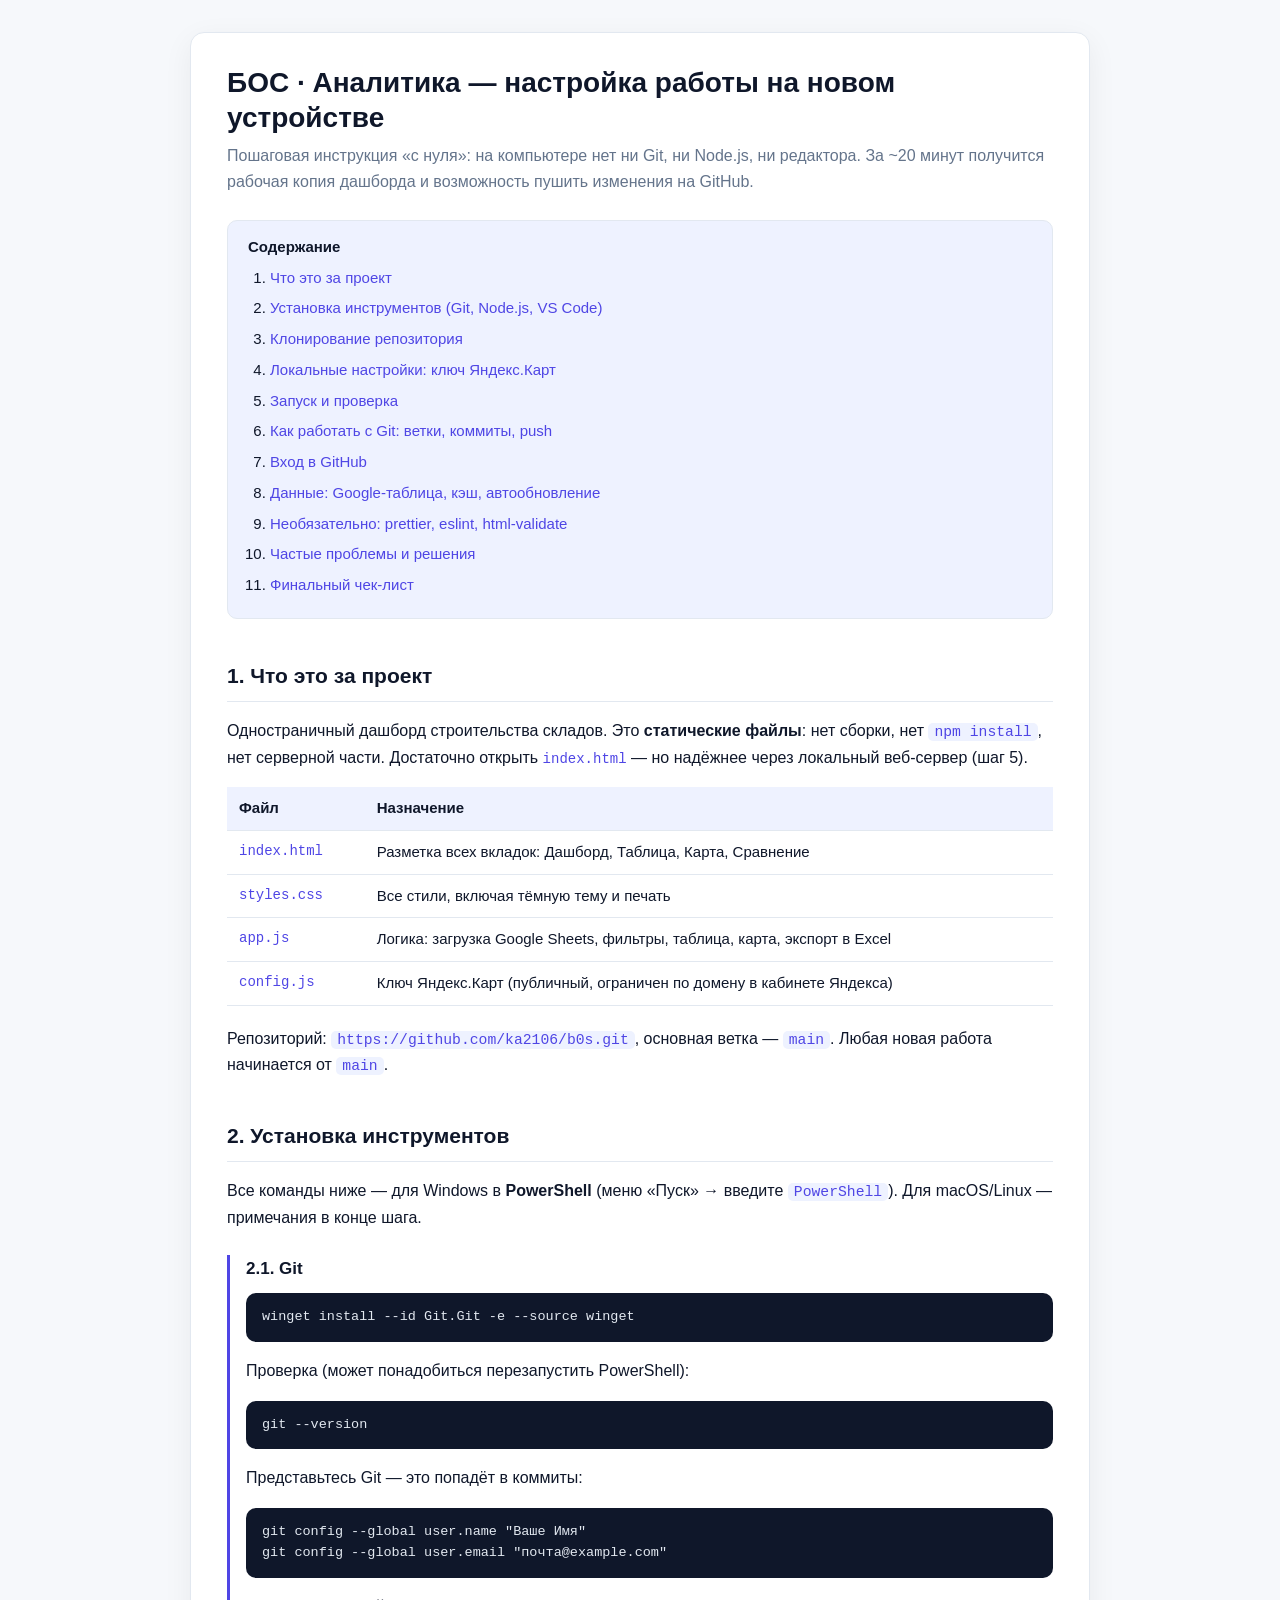
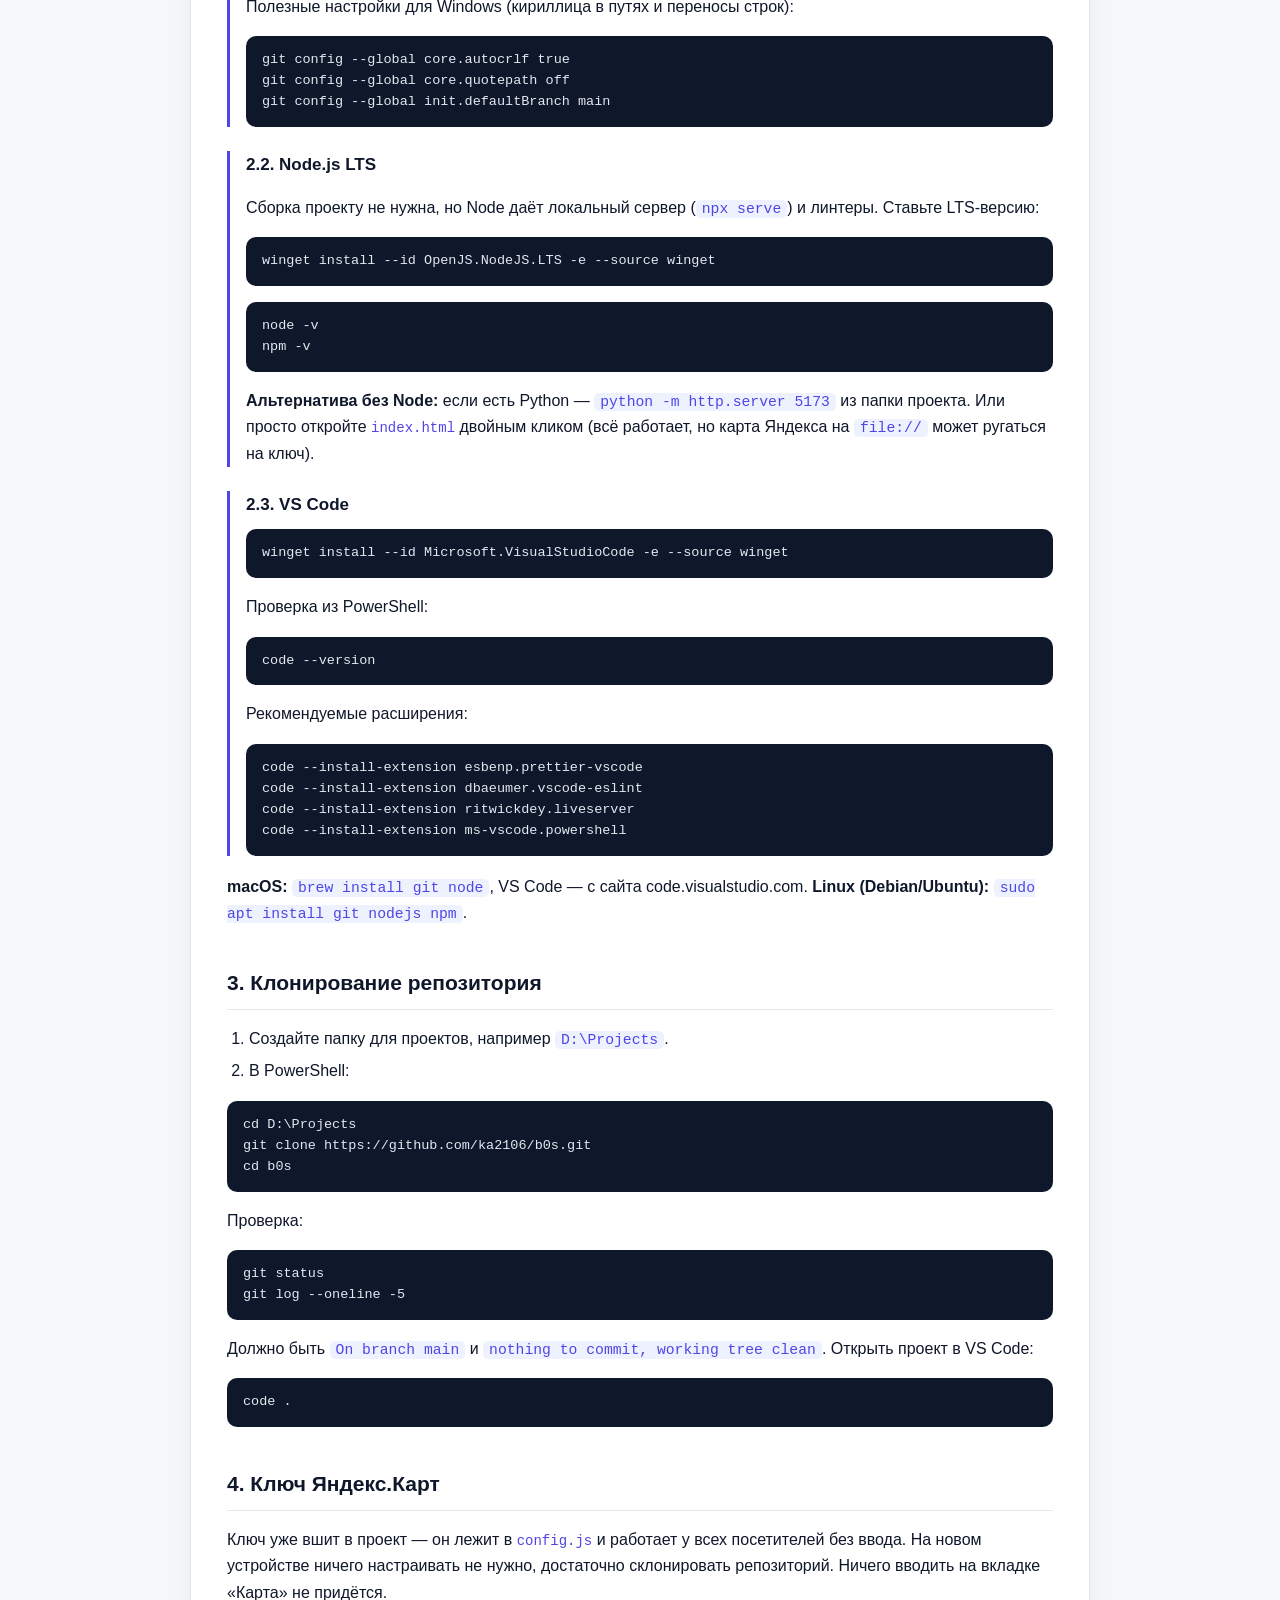
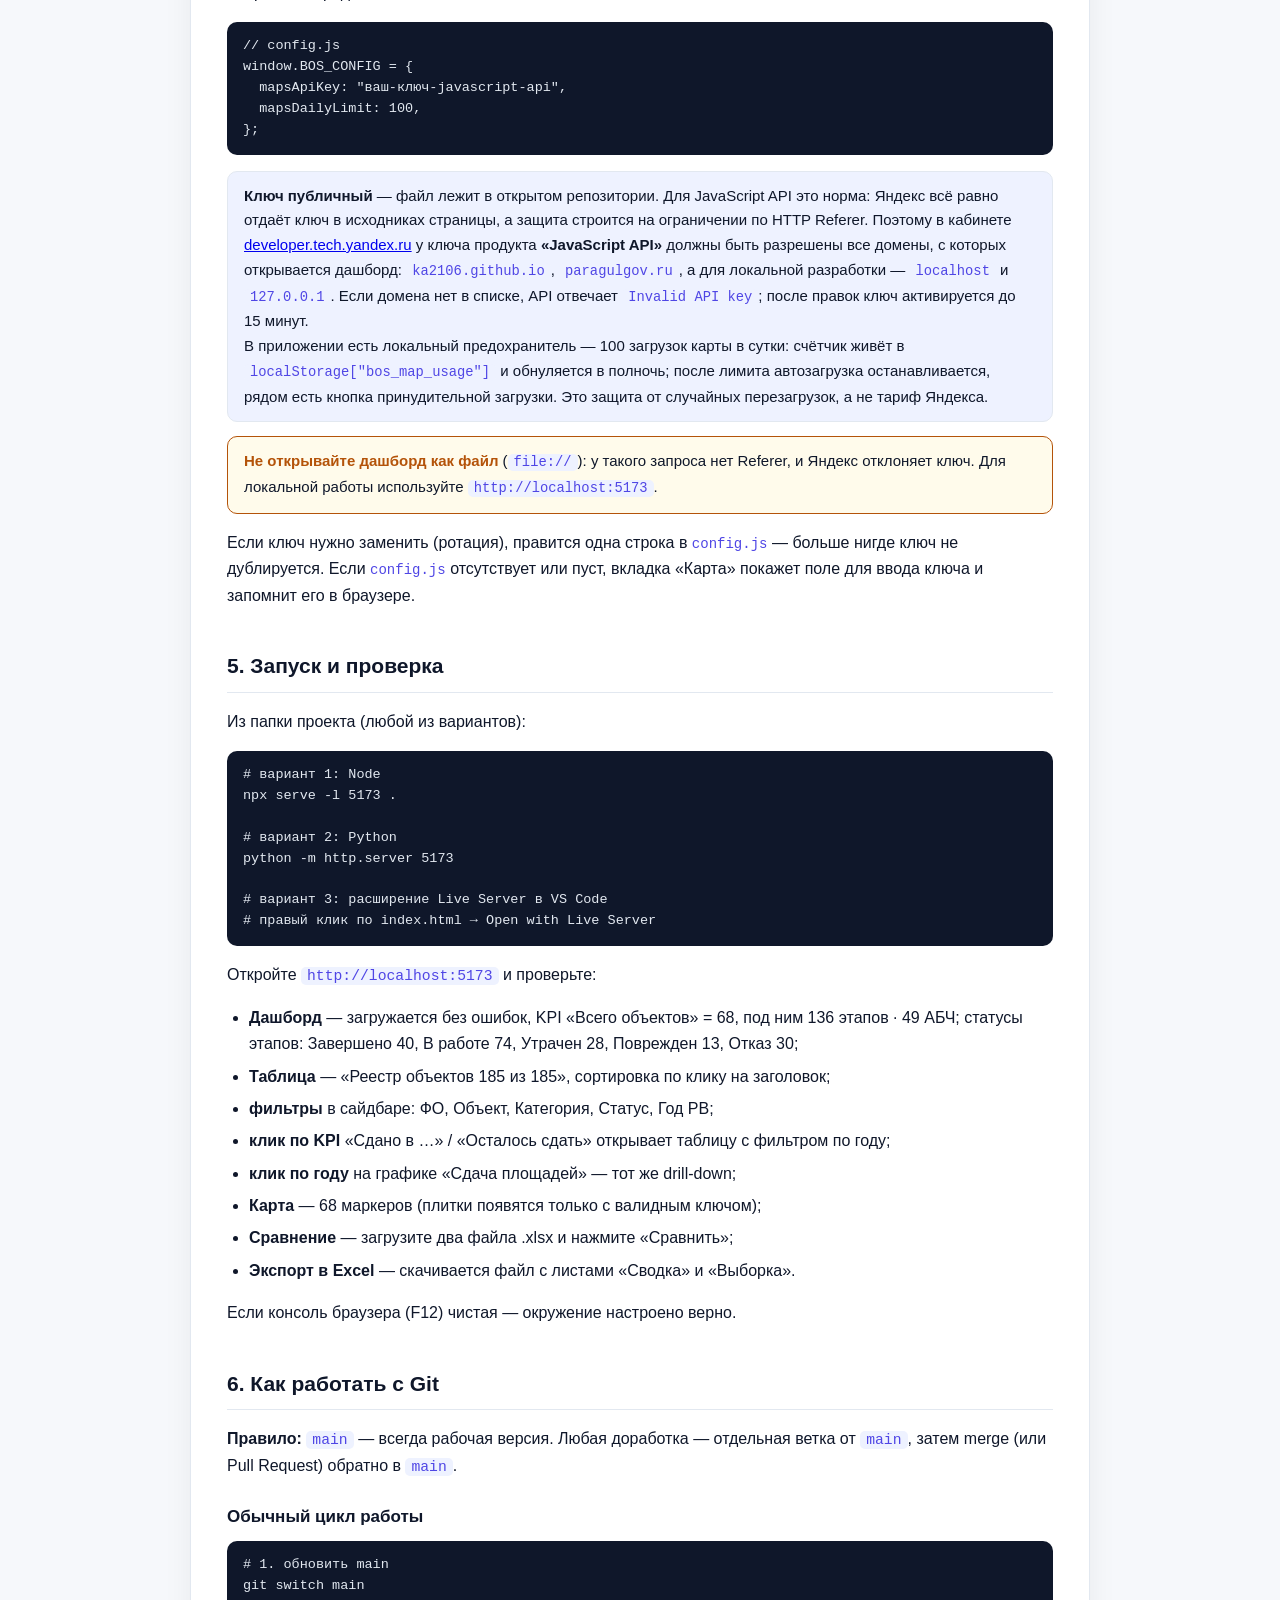
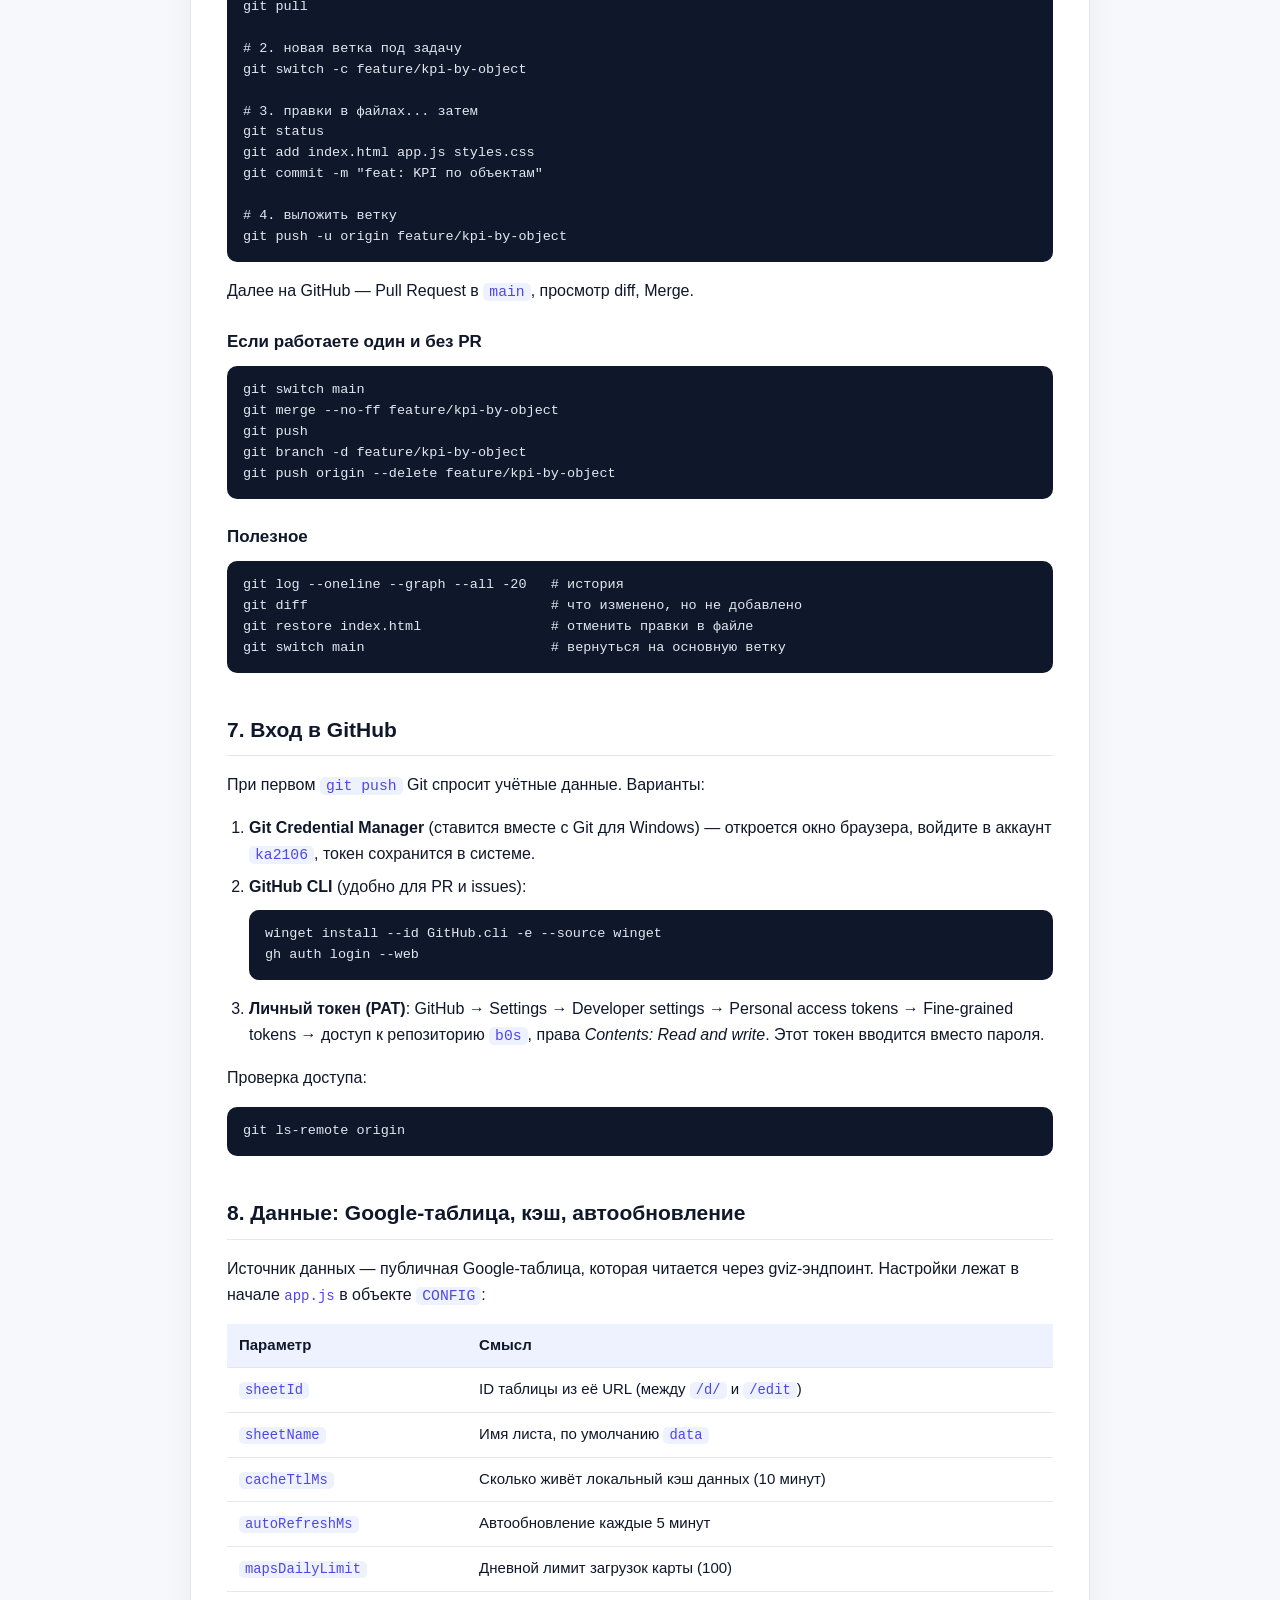
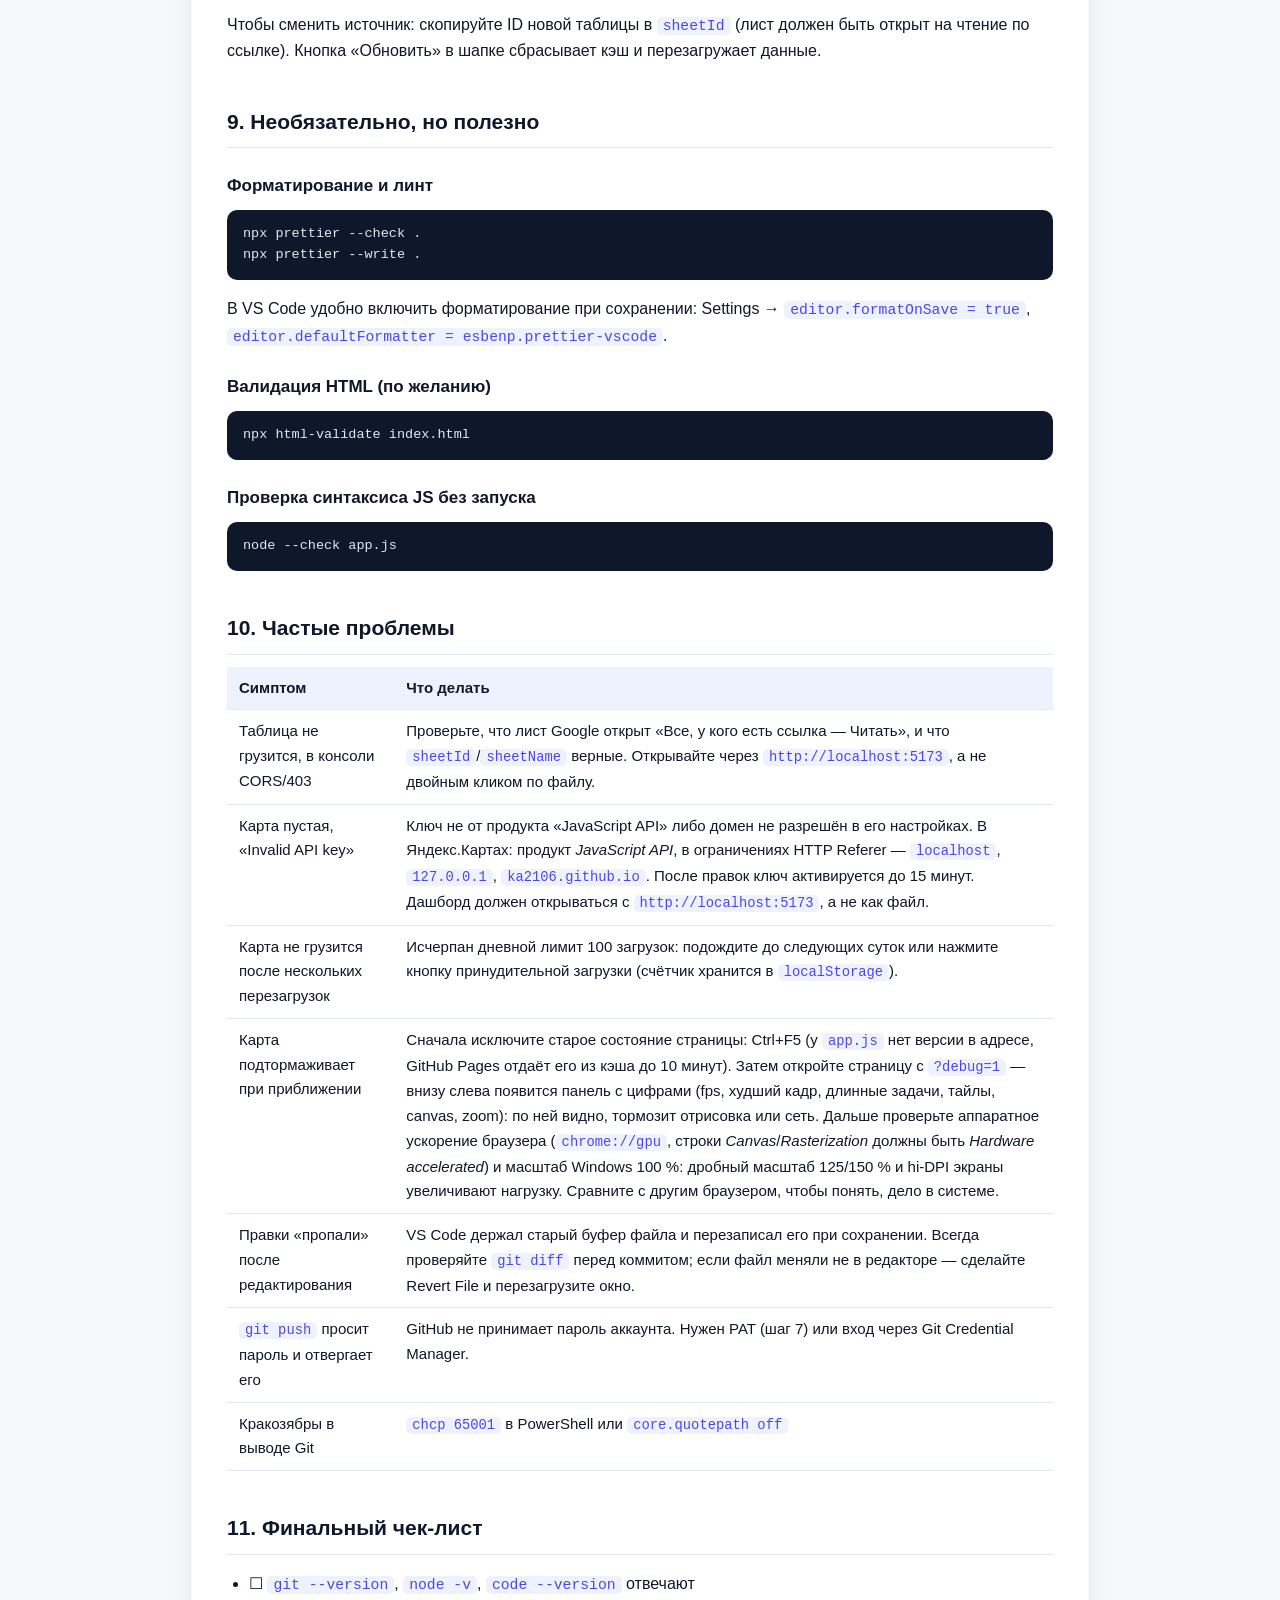
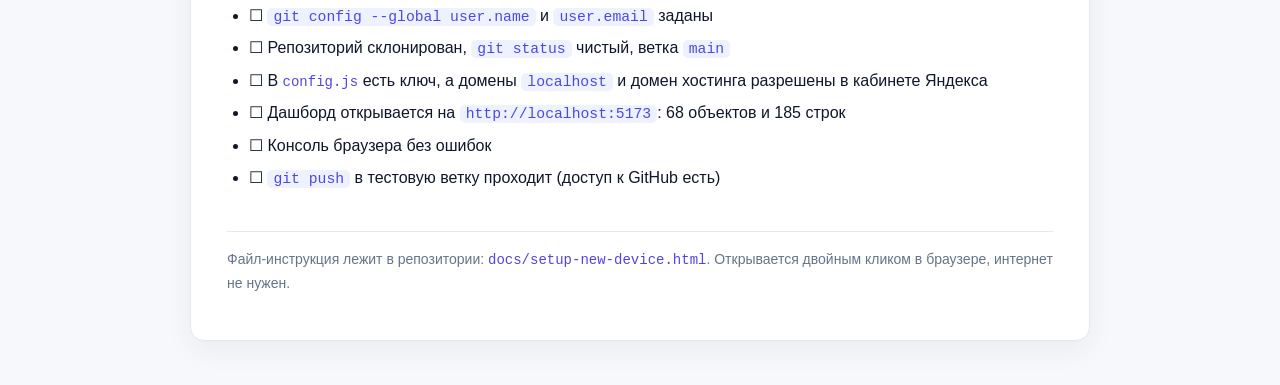
==== commit 5497f6b0: "docs: карта-фризы отложены, зафиксирована диагностика ?debug=1 и правила экономии токенов - HANDOVER" ====
--- a/docs/setup-new-device.html
+++ b/docs/setup-new-device.html
@@ -524,11 +524,13 @@
           <td>Карта подтормаживает при приближении</td>
           <td>
             Сначала исключите старое состояние страницы: Ctrl+F5 (у <code>app.js</code> нет
-            версии в адресе, GitHub Pages отдаёт его из кэша до 10 минут). Затем проверьте
-            аппаратное ускорение браузера (<code>chrome://gpu</code> — строка
-            <i>Canvas</i>/<i>Rasterization</i> должна быть <i>Hardware accelerated</i>) и масштаб
-            Windows 100 %: дробный масштаб 125/150 % и hi-DPI экраны увеличивают нагрузку на
-            отрисовку карты. Сравните с другим браузером, чтобы понять, дело в системе.
+            версии в адресе, GitHub Pages отдаёт его из кэша до 10 минут). Затем откройте
+            страницу с <code>?debug=1</code> — внизу слева появится панель с цифрами (fps,
+            худший кадр, длинные задачи, тайлы, canvas, zoom): по ней видно, тормозит отрисовка
+            или сеть. Дальше проверьте аппаратное ускорение браузера (<code>chrome://gpu</code>,
+            строки <i>Canvas</i>/<i>Rasterization</i> должны быть <i>Hardware accelerated</i>) и
+            масштаб Windows 100 %: дробный масштаб 125/150 % и hi-DPI экраны увеличивают нагрузку.
+            Сравните с другим браузером, чтобы понять, дело в системе.
           </td>
         </tr>
         <tr>
